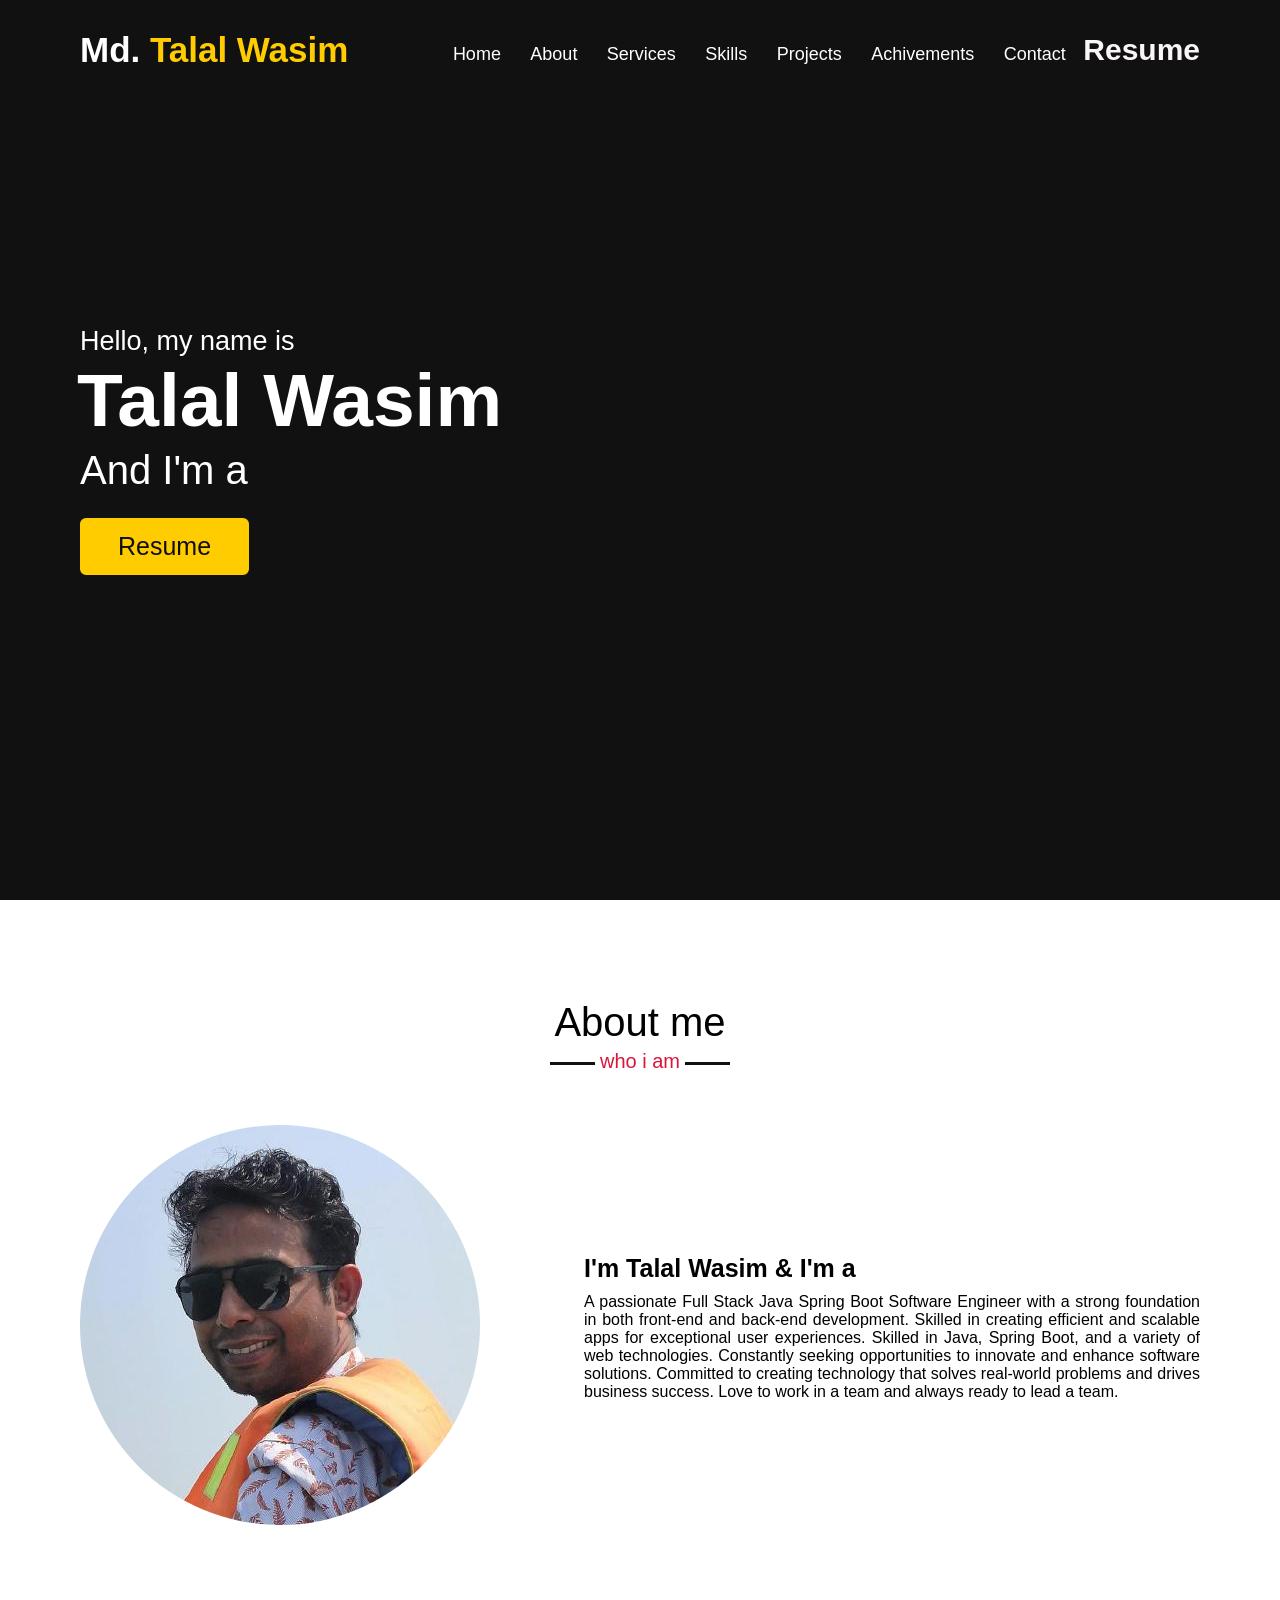
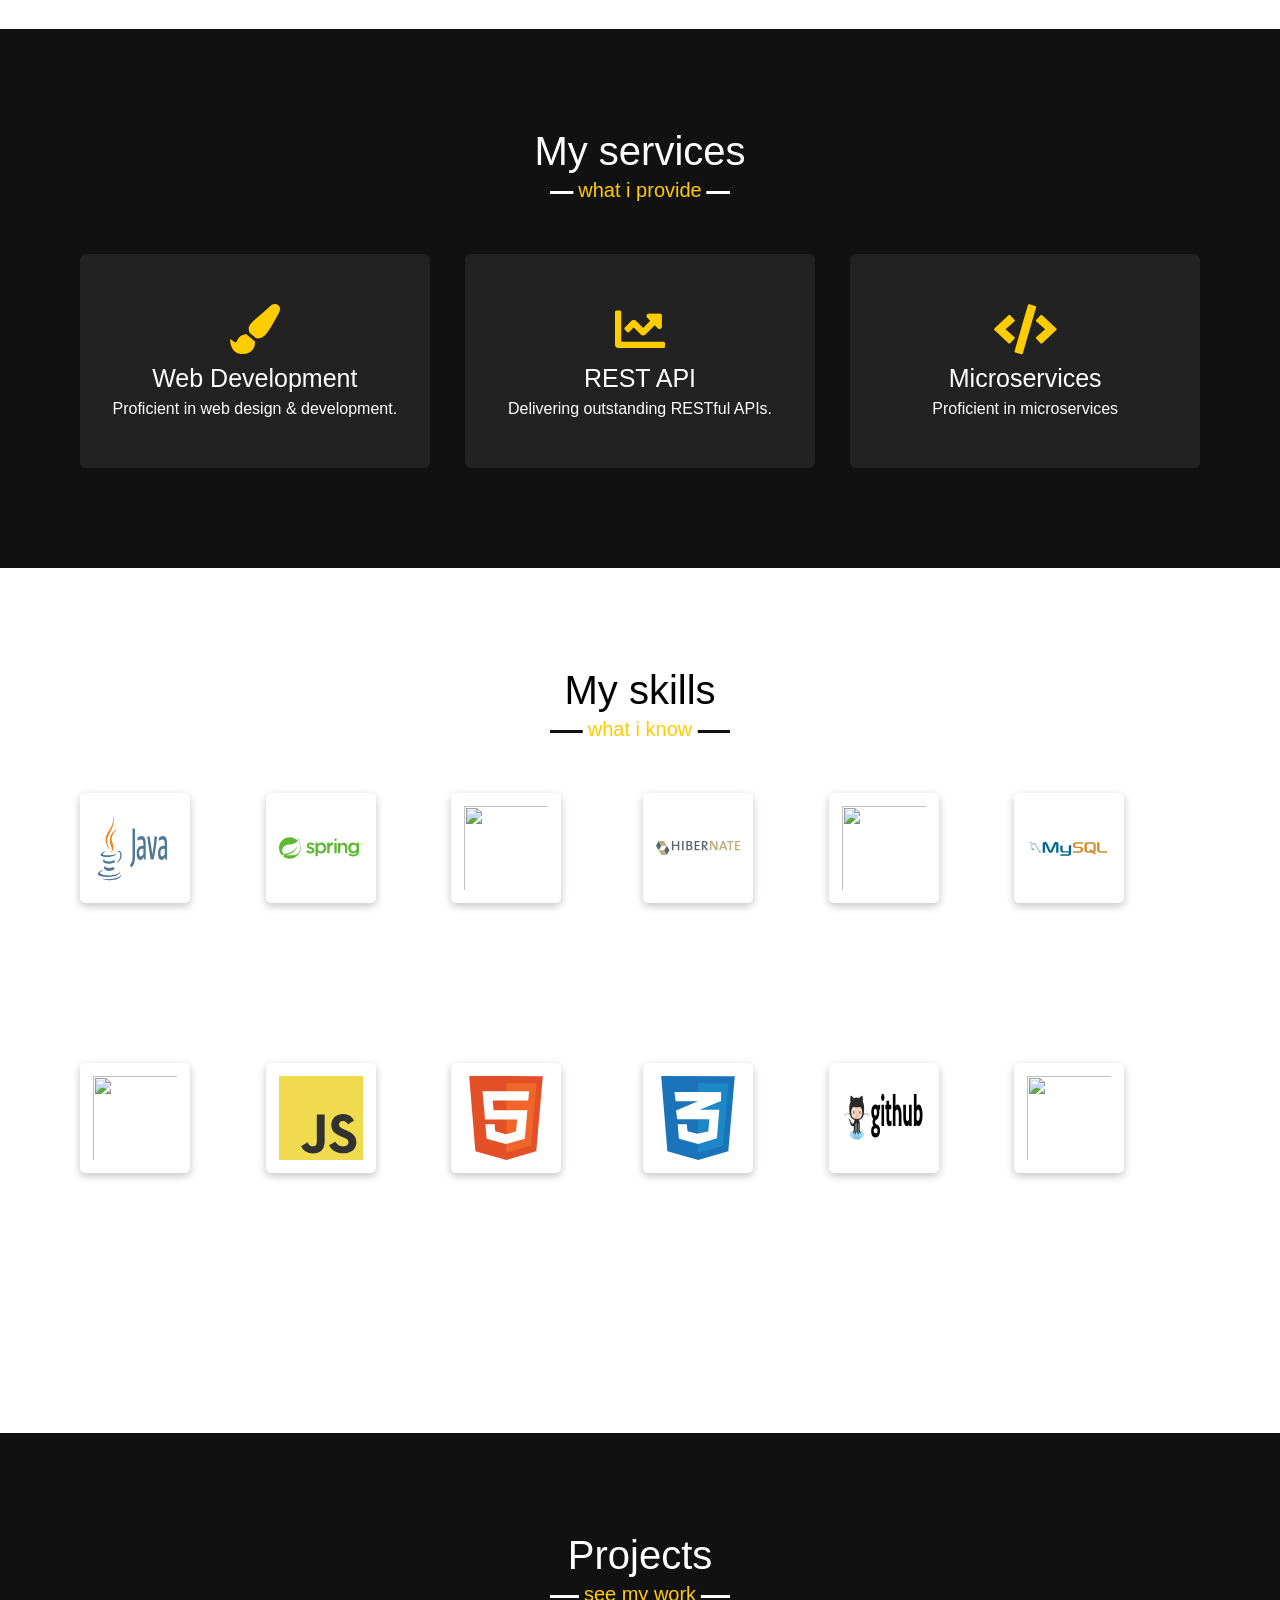
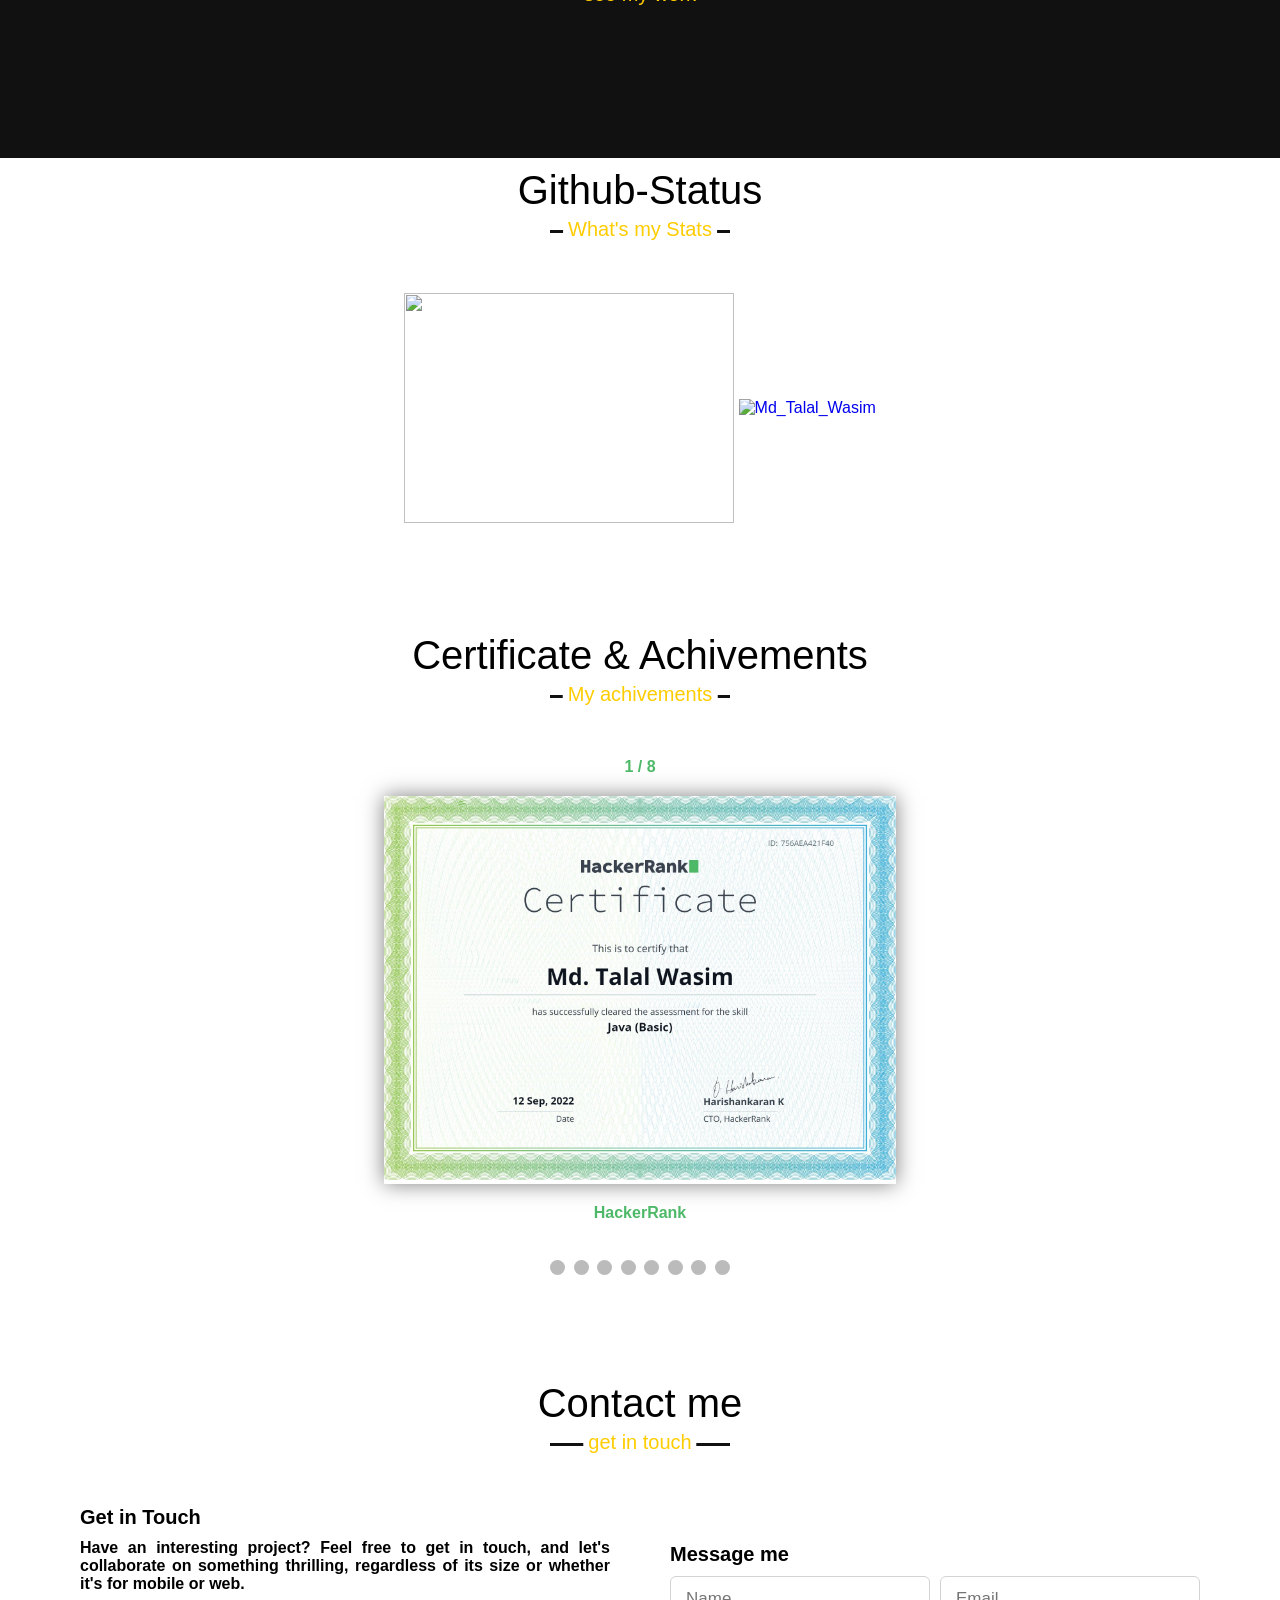
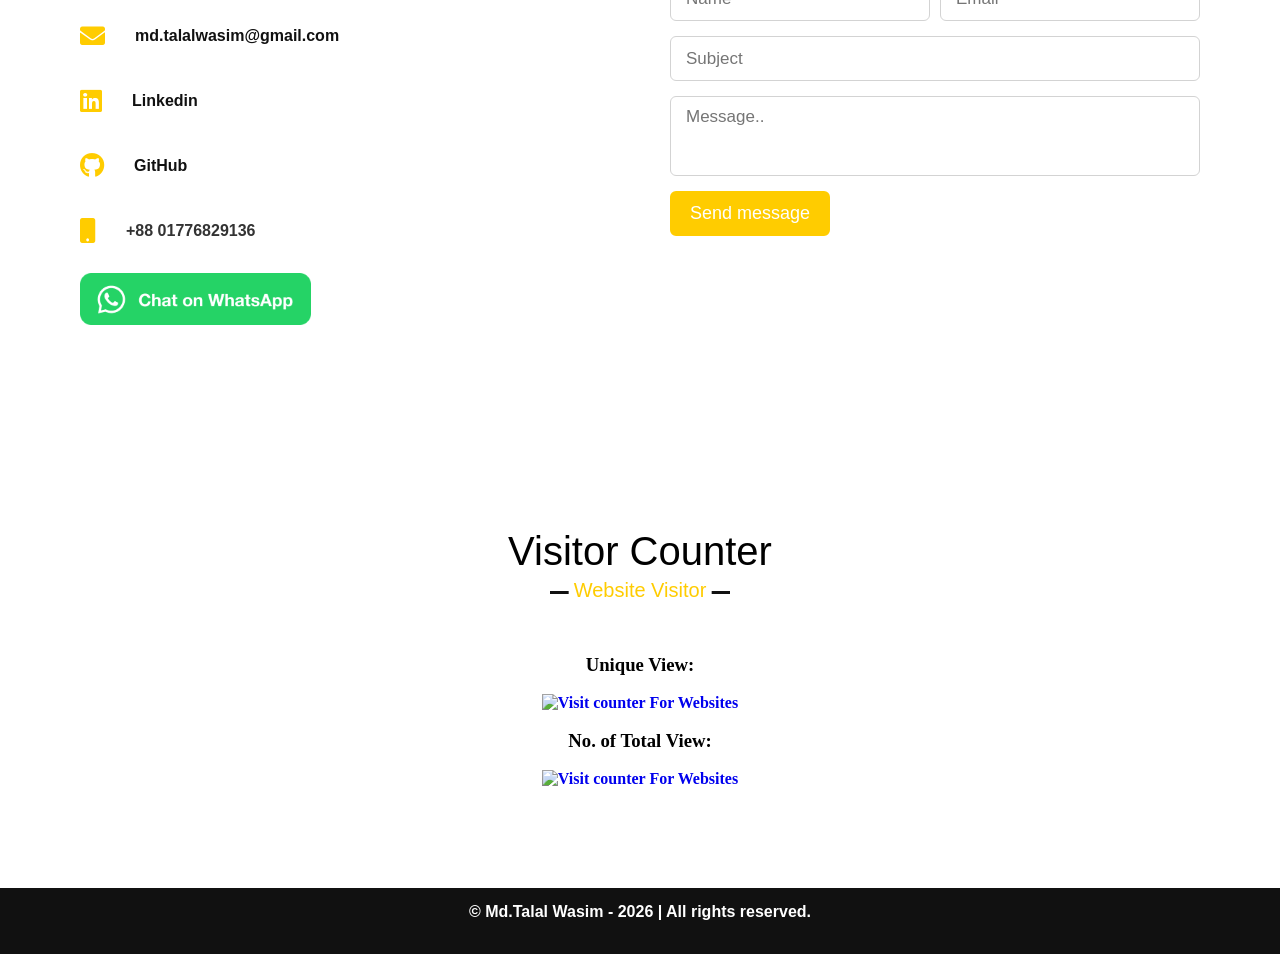
==== index.html @ 7e8e4982 "Update certificate section with new certificate link" ====
<!DOCTYPE html>
<html lang="en">
<head>
    <meta charset="UTF-8">
    <meta name="viewport" content="width=device-width, initial-scale=1.0">
    <title> Md. Talal Wasim | Portfolio </title>
    <link rel="icon" type="image" href="images/favicon.png">
    <link rel="stylesheet" href="style.css">
    

    <link rel="stylesheet" href="https://cdnjs.cloudflare.com/ajax/libs/font-awesome/6.4.2/css/all.min.css" integrity="sha512-z3gLpd7yknf1YoNbCzqRKc4qyor8gaKU1qmn+CShxbuBusANI9QpRohGBreCFkKxLhei6S9CQXFEbbKuqLg0DA==" crossorigin="anonymous" referrerpolicy="no-referrer" />
    <link rel="stylesheet" href="https://cdnjs.cloudflare.com/ajax/libs/font-awesome/5.15.3/css/all.min.css"/>

    <script src="https://code.jquery.com/jquery-3.5.1.min.js"></script>
    <script src="https://cdnjs.cloudflare.com/ajax/libs/typed.js/2.0.11/typed.min.js"></script>
    <script src="https://cdnjs.cloudflare.com/ajax/libs/waypoints/4.0.1/jquery.waypoints.min.js"></script>
    <script src="https://cdnjs.cloudflare.com/ajax/libs/OwlCarousel2/2.3.4/owl.carousel.min.js"></script>
    <link rel="stylesheet" href="https://cdnjs.cloudflare.com/ajax/libs/OwlCarousel2/2.3.4/assets/owl.carousel.min.css"/>


    <script src="https://unpkg.com/github-calendar@latest/dist/github-calendar.min.js"></script>
    <link rel="stylesheet" href="https://unpkg.com/github-calendar@latest/dist/github-calendar-responsive.css"/>


    <script src="https://cdn.jsdelivr.net/github-calendar/1.2.0/github-calendar.min.js"></script>







<style>


/* Next & previous buttons */
.prev, .next {
  cursor: pointer;
  position: absolute;
  top: 50%;
  width: auto;
  padding: 16px;
  margin-top: -22px;
  color: white;
  font-weight: bold;
  font-size: 18px;
  transition: 0.6s ease;
  border-radius: 0 3px 3px 0;
  user-select: none;
}

/* Position the "next button" to the right */
.next {
  right: 0;
  border-radius: 3px 0 0 3px;
}


 /* On hover, add a black background color with a little bit see-through */
.prev:hover, .next:hover {
  background-color: rgba(0,0,0,0.8);
}

 /* The dots/bullets/indicators */
.dot {
  cursor: pointer;
  height: 15px;
  width: 15px;
  margin: 0 2px;
  background-color: #bbb;
  border-radius: 50%;
  display: inline-block;
  transition: background-color 0.6s ease;
}

.dot:hover {
  /*background-color: #717171;*/
  background-color: #F20359;
}

/* Fading animation */
.fade {
  animation-name: fade;
  animation-duration: 1.5s;
}

@keyframes fade {
  from {opacity: .4} 
  to {opacity: 1}
}





/*style for Unique Counter*/
#unique-counter{
    text-align: center;

}
/*style for Unique Counter*/





</style>

   

</head>
<body>
    <div class="scroll-up-btn">
        <i class="fas fa-angle-up"></i>
    </div>
    <nav class="navbar">
        <div class="max-width">
            <div class="logo"><a href="index.html">Md. <span> Talal Wasim</span></a></div>
            <ul class="menu">
                <li><a href="#home" class="menu-btn">Home</a></li>
                <li><a href="#about" class="menu-btn">About</a></li>
                <li><a href="#services" class="menu-btn">Services</a></li>
                <li><a href="#skills" class="menu-btn">Skills</a></li>
                <li><a href="#project" class="menu-btn">Projects</a></li>
                <li><a href="#certificateSection" class="menu-btn">Achivements</a></li>
                <li><a href="#contact" class="menu-btn">Contact</a></li>
                
                <li ></li><a class="resume_navigation"  href="images\Md_Talal_Wasim.pdf" target="_blank">Resume</a> </li>
            </ul>
            <div class="menu-btn">
                <i class="fas fa-bars"></i>
            </div>
        </div>
    </nav>

    <!-- home section start -->
    <section class="home" id="home">
        <div class="max-width">
            <div class="home-content">
                <div class="text-1">Hello, my name is</div>
                <div class="text-2">Talal Wasim</div>
                <div class="text-3">And I'm a <span class="typing"></span></div>
                
                <a download href="images\Md_Talal_Wasim.pdf" target="_blank">Resume</a> 
                
          
            </div>
        </div>
    </section>

    <!-- about section start -->
    <section class="about" id="about">
        <div class="max-width">
            <h2 class="title">About me</h2>
            <div class="about-content">
                <div class="column left">
                    
                    <!--<img src="images/Md_Talal_Wasim.jpg" alt="">-->
                    <img src="images/Md_Talal_Wasim.jpeg" alt="Md_Talal_Wasim">                      
                </div>
                <div class="column right">
                    <div class="text">I'm Talal Wasim &amp; I'm a <span class="typing-2"></span></div>
                    <p>A passionate Full Stack Java Spring Boot Software Engineer with a strong foundation in both front-end and back-end development. Skilled in creating efficient and scalable apps for exceptional user experiences. Skilled in Java, Spring Boot, and a variety of web technologies. Constantly seeking opportunities to innovate and enhance software solutions. Committed to creating technology that solves real-world problems and drives business success. Love to work in a team and always ready to lead a team. </p>
                    <!-- <a href="#">Download CV</a> -->
                </div>
            </div>
        </div>
    </section>

    <!-- services section start -->
   



    <section class="services" id="services">
        <div class="max-width">
            <h2 class="title">My services</h2>
            <div class="serv-content">

                
                <div class="card">
                    <div class="box">
                        <i class="fas fa-paint-brush"></i>
                        <div class="text">Web Development</div>
                        <p>Proficient in web design & development.</p>
                    </div>
                </div>


                <div class="card">
                    <div class="box">
                        <i class="fas fa-chart-line"></i>
                        <div class="text">REST API</div>
                        <p>Delivering outstanding RESTful APIs.</p>
                    </div>
                </div>
                  <div class="card">
                    <div class="box">
                        <i class="fas fa-code"></i>
                        <div class="text">Microservices</div>
                        <p>Proficient in microservices</p>
                    </div>
                </div>
                
                  
                
                

               </div>
            </div>
        </div>
    </section>


    <!-- skills section start -->
    <section class="skills" id="skills">
        <div class="max-width">
            <h2 class="title">My skills</h2>
            <div class="skills-content">
                <div class="column left">

                    <div class="skills-images">
                        <img src="images/java.svg" alt="">
                    </div>

                    <div class="skills-images">
                        <img src="images/spring.svg" alt="">
                    </div>

                    <div class="skills-images">
                        <img src="https://encrypted-tbn0.gstatic.com/images?q=tbn:ANd9GcTXUIpsgnqvv7QBhM_YF8TvyvvY0xilhccB7Q&usqp=CAU" alt="">
                    </div>

                    <div class="skills-images">
                        <img src="https://encrypted-tbn0.gstatic.com/images?q=tbn:ANd9GcR3YAVEhwvLis_BDcbDV0WUOeYAkISG4NETAQ&usqp=CAU" alt="">
                    </div>

                                     
                                     
                    <div class="skills-images">
                        <img src="images/javascript.svg" alt="">
                    </div>

                    <div class="skills-images">
                        <img src="images/html.svg" alt="">
                    </div>

                    
                </div>
                <div class="column right">

                    
                    
                    <div class="skills-images">
                        <img src="images/hibernatesvg.svg" alt="">
                    </div>

                    <div class="skills-images">
                        <img src="https://suraj-996.github.io/images/spring-boot-logo.png" alt="">
                    </div>

                    <div class="skills-images">
                        <img src="images/mysql.svg" alt="">
                    </div>

                    <div class="skills-images">
                        <img  src="images/css.svg" alt="">
                    </div>

                    <div class="skills-images">
                        <img src="images/github.svg" alt="">
                    </div>

                    <div class="skills-images">
                        <img  src="https://www.vectorlogo.zone/logos/getpostman/getpostman-icon.svg" alt="">
                    </div>

                </div>



            </div>


            </div>
        </div>
    </section>

    <!-- project section start -->
    <section class="project" id="project">
        <div class="max-width">
            <h2 class="title">Projects</h2>
            <div class="carousel owl-carousel">
                 
                     <!-- Backend-Projects -->
                
                
                <div class="card">
                        <div class="box">
                            <img src="images\blog-app.png" width="40%" alt="">
                            <div class="text">Blogging Application: Spring Boot</div>
                            <p>This solo project was built in just few days using Spring-Boot, focusing on backend development and covering all fundamental REST API CRUD operations for various entities.</p>
                            <p class="techStack" id="tec">Technologies used: Spring-Boot, MySQL, Spring Data JPA, Maven, Hibernate, JDBC, Swagger UI, Java.</p>
                            <div class="repo-links">
                                <div class="repo-div">
                                    <span>  <a href="https://github.com/mdtalalwasim/blog-application-spring-boot-rest-api" target="_blank"> Git Repo </a></span>
                                </div>
                                <div class="demo-div">
                                    <span> <a href="https://github.com/mdtalalwasim/blog-application-spring-boot-rest-api" target="_blank">  Live Site  </a></span>
                                </div>
                            </div>
                        </div>
                    </div>

                

                     <div class="card">
                        <div class="box">
                            <img src="images\Doctor-Patient-Portal-Project-Java-By-Md_Talal_Wasim.webp" width="40%" alt="">
                            <div class="text">Doctor Patient Portal : Advance Java Web Project</div>
                            <p>The main objective this project is to build a system that will help patients to book an appointment online with available doctor. Three individual panel presents for User/Patient, Doctor, Admin.</p>
                            <p class="techStack" id="tec">Technology used in this project: Advance JAVA concepts like JAVA EE, JSP, JSTL, Servlet, HTML, CSS, Boostrap 5,  and MySQL</p>
                            <div class="repo-links">
                                <div class="repo-div">
                                    <span>  <a href="https://github.com/mdtalalwasim/Doctor-Patient-Portal-AdvanceJavaWebProject" target="_blank"> Git Repo </a></span>
                                </div>
                                <div class="demo-div">
                                    <span> <a href="https://github.com/mdtalalwasim/Doctor-Patient-Portal-AdvanceJavaWebProject" target="_blank">  Live Site  </a></span>
                                </div>
                            </div>
                        </div>
                    </div>


                    


                    <div class="card">
                    <div class="box">
                        <img src="images\TechDiary-Advance-java-project-by-Md_Talal_Wasim.png" alt="">
                        <div class="text">Tech Diary: Advance Java Project</div>
                        <p>TechDiary technology blog which is an Advance Java Project.</p>
                        <p class="techStack" id="tec">Technology Used: Advance JAVA concepts like JSP, Servlet, HTML, CSS, Boostrap 5, sweetalert, Ajax and MySQL</p>
                        <div class="repo-links">
                            <div class="repo-div">
                                <span>  <a href="https://github.com/mdtalalwasim/TechDiary" target="_blank"> Git Repo </a></span>
                            </div>
                            <div class="demo-div">
                                <span> <a href="https://github.com/mdtalalwasim/TechDiary" target="_blank">  Live Site  </a></span>
                            </div>
                        </div>
                    </div>
                </div>





                    <div class="card">
                        <div class="box">
                            <img src="images\Student_Registration_System-Java Spring Boot Project-By-Md_Talal_Wasim.png" width="40%" alt="">
                            <div class="text">Student Registration System</div>
                            <p>I developed this REST API for Student Registration. This API performs all the fundamental CRUD operations.</p>
                            <p class="techStack" id="tec">Technology Used: Java Spring-Boot, Spring Data JPA, Maven, MySQL, DevTools, Hibernate, JDBC, Postman, JQuery, DataTable and Ajax.</p>
                            <div class="repo-links">
                                <div class="repo-div">
                                    <span>  <a href="https://github.com/mdtalalwasim/REST-API-CRUD-JQuery-Ajax" target="_blank"> Git Repo </a></span>
                                </div>
                                <div class="demo-div">
                                    <span> <a href="https://github.com/mdtalalwasim/REST-API-CRUD-JQuery-Ajax" target="_blank">  Live Site  </a></span>
                                </div>
                            </div>
                        </div>
                    </div>



                
                
                
               
                       </div>
        </div>
    </section>

     <!-- projects ends -->

    <!-- coding contribution 
    <h1 id="statistic">STATISTICS</h1> -->
    
<!--
    <section class="stsc" id="sts">
       
            <h2 class="title">Statistics</h2>
            <div class="skills-content">
                <div id="project_contribution">
                    <div class="conthead">
                      <h2>1200 <span>+</span></h2>
                      <p>Hours of Coding</p>
                    </div>
              
                    <div class="conthead">
                      <h2>300 <span>+</span></h2>
                      <p>DSA Problems</p>
                    </div>
              
                    <div class="conthead">
                      <h2>5 <span>+</span></h2>
                      <p>Major Projects</p>
                    </div>
              
                    <div class="conthead">
                      <h2>20 <span>+</span></h2>
                      <p>Mini Projects</p>
                    </div>
              
                    <div class="conthead">
                      <h2>100<span>+</span></h2>
                      <p>Hours of soft-skill</p>
                    </div>
                  
            </div>
        </div>
    </section>
-->

    <!-- git contribution  
    <h1 class="code">DAYS I CODE</h1>  -->
     
    <section class="calc" id="cal">
       
            <h2 class="title">Github-Status </h2>

    <!-- Prepare a container for your calendar. -->

    <center>
     <div>
        <div class="calendarWasim">
        <!-- Loading stuff -->
        
        <!-- <a href="https://github.com/mdtalalwasim" />   -->
        </div>

      

    </div>   
        
    </center>
              
              
<p align="center">
<a href="https://github.com/mdtalalwasim">
  
  <img align="center" height="230em" width="330em" src="https://github-readme-stats-eight-theta.vercel.app/api?username=mdtalalwasim&show_icons=true&theme=merko&include_all_commits=true&count_private=true"/>

    <img align="center" height="230em" width="330em" src="https://github-readme-streak-stats.herokuapp.com/?user=mdtalalwasim&theme=merko" alt="Md_Talal_Wasim" />
  
  
</a>
</p>
   </section>


   <!-- wasim new section implemetation -->
   <section class="certificateSection" id="certificateSection"> 
                <h2 class="title">Certificate & Achivements </h2>
    <center>
        <div class="slideshow-container">

           
          
          <div class="mySlides fade">
              <div class="numbertext" style="color: #4EB969;">1 / 8</div>
              <div class="row certificateShadow">
                  <a href="images/certificates/Md Talal Wasim-HackerRank.png" target="_blank"><img src="images/certificates/Md Talal Wasim-HackerRank.png" style="width:100%; height:100%;"></a>
              </div>
              <div class="text certiProvider" style="margin-bottom: 20px; color: #4EB969;"><b>HackerRank</div>
              
              
          </div>
          
          <div class="mySlides fade">
              <div class="numbertext" style="color:#0074B1;">2 / 8</div>
              <div class="row certificateShadow">
                  <a href="images/certificates/Learning-Java-LinkedIn-1661355714285.png" target="_blank"><img src="images/certificates/Learning-Java-LinkedIn-1661355714285.png" style="width:100%; height:100%;"></a>
              </div>
              <div class="text certiProvider" style="margin-bottom: 20px; color:#0074B1;"><b>LinkedIn</div>
              
              
          </div>

          
         <div class="mySlides fade">
              <div class="numbertext" style="color:#F20359;">3 / 8</div>
              <div class="row certificateShadow">
                  <a href="images/certificates/Java-Sololearn-cert-CT-QDMMUPHA.png" target="_blank"><img src="images/certificates/Java-Sololearn-cert-CT-QDMMUPHA.png" style="width:100%; height:100%;"></a>
                  
              </div>
              <div class="text certiProvider" style="margin-bottom: 20px; color:#F20359;"><b>SoloLearn</div>
              
              
          </div>
          


          
         <div class="mySlides fade">
              <div class="numbertext" style="color:#0074B1;">4 / 8</div>
              <div class="row certificateShadow">
                  <a href="images/certificates/Database-LinkedIn.png" target="_blank"><img src="images/certificates/Database-LinkedIn.png" style="width:100%; height:100%;"></a>
              </div>
              <div class="text certiProvider" style="margin-bottom: 20px; color:#0074B1;"><b>LinkedIn</div>
              
              
          </div>

          <div class="mySlides fade">
              <div class="numbertext" style="color:#0074B1;">5 / 8</div>
              <div class="row certificateShadow">
                  <a href="images/certificates/Cisco Cyber Security.png" target="_blank"><img src="images/certificates/Cisco Cyber Security.png" style="width:100%; height:100%;"></a>
              </div>
              <div class="text certiProvider" style="margin-bottom: 20px; color:#0074B1;"><b>Cisco</div>
              
              
          </div>

          <div class="mySlides fade">
              <div class="numbertext" style="color:#0074B1;">6 / 8</div>
              <div class="row certificateShadow">
                  <a href="images/certificates/Md._Talal_Wasim20230924-73-dtcyai.jpg" target="_blank"><img src="images/certificates/Md._Talal_Wasim20230924-73-dtcyai.jpg" style="width:100%; height:100%;"></a>
              </div>
              <div class="text certiProvider" style="margin-bottom: 20px; color:#0074B1;"><b>Great Learning</div>
              
              
          </div>

          <div class="mySlides fade">
              <div class="numbertext" style="color:#0074B1;">7 / 8</div>
              <div class="row certificateShadow">
                  <a href="images/certificates/11180047130-Md Talal Wasim-Mind Luster Spring Boot apps AWS.jpg" target="_blank"><img src="images/certificates/Mind Luster Java Spring Boot apps with AWS-Md Talal Wasim.jpg" style="width:100%; height:100%;"></a>
              </div>
              <div class="text certiProvider" style="margin-bottom: 20px; color:#0074B1;"><b>Mind Luster</div>
              
              
          </div>

            <div class="mySlides fade">
              <div class="numbertext" style="color:#0074B1;">8 / 8</div>
              <div class="row certificateShadow">
                  <a href="images/certificates/UC-54e1bf12-c18b-4c79-ac54-df3810218a8f.jpg" target="_blank"><img src="images/certificates/UC-54e1bf12-c18b-4c79-ac54-df3810218a8f.jpg" style="width:100%; height:100%;"></a>
              </div>
              <div class="text certiProvider" style="margin-bottom: 20px; color:#0074B1;"><b>Udemy</div>
              
              
          </div>
         

          <!-- <a class="prev" style="color:#64C9E9;" onclick="plusSlides(-1)">❮</a>
          <a class="next" style="color:#64C9E9;" onclick="plusSlides(1)">❯</a> -->

      </div>
      <br>

      <div style="text-align:center">
          <span class="dot" onclick="currentSlide(1)"></span> 
          <span class="dot" onclick="currentSlide(2)"></span> 
          <span class="dot" onclick="currentSlide(3)"></span>
          <span class="dot" onclick="currentSlide(4)"></span>
          <span class="dot" onclick="currentSlide(5)"></span> 
          <span class="dot" onclick="currentSlide(6)"></span> 
          <span class="dot" onclick="currentSlide(7)"></span> 
          <span class="dot" onclick="currentSlide(8)"></span>
      </div>

  </center>


 </section>
   
<!-- new section impl -->

    


    

    <!-- contact section start -->
    <section class="contact" id="contact">
        <div class="max-width">
            <h2 class="title">Contact me</h2>
            <div class="contact-content">
                <div class="column left">
                    <div class="text">Get in Touch</div>
                    <p>Have an interesting project? Feel free to get in touch, and let's collaborate on something thrilling, regardless of its size or whether it's for mobile or web.</p>
                    <div class="icons">
                        <div class="row">
                            <a href="mailto:md.talalwasim@gmail.com">   <i class="fas fa-envelope"></i> </a>
                            <div class="info">
                                <div class="head"></div>
                                <div class="sub-title">  <a href="mailto:md.talalwasim@gmail.com">md.talalwasim@gmail.com</a> </div>
                            </div>
                        </div>
                        <div class="row">
                             <a href="https://www.linkedin.com/in/mdtalalwasim/" target="_blank"> <i class="fab fa-linkedin"></i> </a>
                            <div class="info">
                                <!-- <div class="head">Address</div> -->
                                <div class="sub-title">  <a href="https://www.linkedin.com/in/mdtalalwasim/" target="_blank">Linkedin</a> </div>
                            </div>
                        </div>
                        <div class="row">
                             <a href="https://github.com/mdtalalwasim" target="_blank"> <i class="fab fa-github"></i> </a>
                            <div class="info">
                                <!-- <div class="head">Email</div> -->
                                <div class="sub-title"> <a href="https://github.com/mdtalalwasim" target="_blank" >GitHub</a> </div>
                            </div>
                        </div>
                       <div class="row">
                        <i class="fa fa-mobile" aria-hidden="true"></i>
                            <div class="info">
                                <!-- <div class="head">Email</div> -->
                                <div class="sub-title"> +88 01776829136 </div>
                            </div>
                        </div>

 

                    </div>
                </div>
                <div class="column right">
                    <div class="text">Message me</div>
                    <form action="mailto:md.talalwasim@gmail.com" method="post">
                        <div class="fields">
                            <div class="field name">
                                <input type="text" placeholder="Name" required>
                            </div>
                            <div class="field email">
                                <input type="email" placeholder="Email" required>
                            </div>
                        </div>
                        <div class="field">
                            <input type="text" placeholder="Subject" required>
                        </div>
                        <div class="field textarea">
                            <textarea cols="30" rows="10" placeholder="Message.." required></textarea>
                        </div>
                        <div class="button-area">
                            <button type="submit">Send message</button>
                        </div>
                    </form>
                </div>
            </div>

            <!-- for whats app chat -->
            <div class="row">
                <!-- <i class="fa fa-mobile" aria-hidden="true"></i> -->
                <div class="info">
                    <!-- <div class="head">Email</div> -->
                    <!-- <div class="sub-title"> +88 01776829136 </div> -->
                    <a aria-label="Chat on WhatsApp" href="https://wa.me/+8801776829136" target="_blank">
                        <img alt="Chat on WhatsApp" height="52px" width="231px" src="images/whatsappChattImg.png" />
                        <a />
                    </div>
                </div>
                <!-- for whats app chat -->

                

                


                <!-- <script src="https://static.elfsight.com/platform/platform.js" data-use-service-core defer></script>
                <div class="elfsight-app-3eea323a-a27e-45cb-915b-07fd0758d09e"></div> -->


                


        </div>
    </section>

    <section class="counter" id="counter">
        
        <!-- Counter for Unique Page Visit -->
                <h2 class="title">Visitor Counter</h2>
                
                <div id="unique-counter" class="unique-counter" style="text-align:center;">
                    
                    <!-- new impl -->
                    <!-- hitwebcounter Code START -->
                    <h3>Unique View:</h3><br>
                    <a href="https://www.hitwebcounter.com" target="_blank">
                        <img src="https://hitwebcounter.com/counter/counter.php?page=9291528&style=0019&nbdigits=9&type=ip&initCount=700" title="Counter Widget" Alt="Visit counter For Websites"   border="0" /></a>
                    <!-- new impl -->



                    <!-- hitwebcounter Code START -->        
                    <!-- <h3>Unique View:</h3><br>
                    <img src="https://hitwebcounter.com/counter/counter.php?page=9225106&style=0019&nbdigits=9&type=ip&initCount=700" title="Counter Widget" Alt="Visit counter For Websites"   border="0" /> -->       
                    <!-- Counter for Unique Page Visit -->

                    <!-- for page visit -->
                    <br><br>
                    <div id="page-visit-counter" class="page-visit-counter">
                        <!-- hitwebcounter Code START -->
                        <h3>No. of Total View:</h3><br>
                        <a href="https://www.hitwebcounter.com" target="_blank">
                            <img src="https://hitwebcounter.com/counter/counter.php?page=9225295&style=0039&nbdigits=9&type=page&initCount=7000" title="Counter Widget" Alt="Visit counter For Websites"   border="0" /></a>
                    </div>                                    

                        <!-- for page visit -->


                </div>

    </section>




    <!-- footer section start -->
    <!-- <footer>
        <span class="far fa-copyright"></span> 2023 All rights reserved.</span>
    </footer> -->
    






    <!-- footer-2 -->
    <footer>
        <p>&copy; <span id="copyright-year"></span> | All rights reserved.</p><br>
        
        <!-- <p>
            <script src="https://static.elfsight.com/platform/platform.js" data-use-service-core defer></script>
                <div class="elfsight-app-3eea323a-a27e-45cb-915b-07fd0758d09e"></div>
        </p> -->

    </footer>
    <!-- footer-2 -->
    



    <script src="script.js"></script>


    <!-- script for footer date -->
    <script>
        // Get the current year
        const currentYear = new Date().getFullYear();

        // Update the copyright year in the HTML
        document.getElementById("copyright-year").textContent = `Md.Talal Wasim - ${currentYear}`;
    </script>
    <!-- script for footer date time -->

 
<!-- script for certificate of Achivements -->
<script>
    let slideIndex = 1;
    showSlides(slideIndex);

    function plusSlides(n) {
      showSlides(slideIndex += n);
  }

  function currentSlide(n) {
      showSlides(slideIndex = n);
  }

  function showSlides(n) {
      let i;
      let slides = document.getElementsByClassName("mySlides");
      let dots = document.getElementsByClassName("dot");
      if (n > slides.length) {slideIndex = 1}    
          if (n < 1) {slideIndex = slides.length}
              for (i = 0; i < slides.length; i++) {
                slides[i].style.display = "none";  
            }
            for (i = 0; i < dots.length; i++) {
                dots[i].className = dots[i].className.replace(" active", "");
            }
            slides[slideIndex-1].style.display = "block";  
            dots[slideIndex-1].className += " active";
        }
    </script>
<!-- script for certificate of Achivements -->
</body>
</html>
---- style.css ----
/* my contribution starts */
.stsc .title::after {
  content: "What i achieved";
 
}
#statistic {
  margin: auto;
  text-align: center;
  font-size: 60px;
  margin-top: 10px;
  font-weight: 600;
  color: #0f0f0f;
  letter-spacing: 10px;
  font-family: "Poppins", sans-serif;
}

#project_contribution {
  display: grid;
  grid-template-columns: repeat(5, 1fr);
  grid-template-rows: repeat(1, auto);
  font-family: "Poppins", sans-serif;
  width: 90%;
  margin: auto;
  gap: 50px;
  align-content: center;
  letter-spacing: 1px;
}
.conthead {
  text-align: center;
  color: rgb(14, 13, 13);
  box-shadow: rgba(0, 0, 0, 0.24) 0px 3px 8px;
  padding-top: 30px;
  font-size: 20px;
  padding-bottom: 30px;
  transition: all 1s;
}
.conthead:hover {
  transform: rotateY(360deg);
 
}
.conthead > h2 {
  font-size: 30px;
  font-weight: 700;
}
.conthead > h2 > span {
  color: #f4ad08;
  font-size: 40px;
}
.conthead > h2 + p {
  font-weight: 500;
}
@media all and (min-width: 500px) and (max-width: 940px) {
  #statistic {
    font-size: 40px;
    margin-top: 100px;
    font-weight: 700;
    letter-spacing: 7px;
  }
  #project_contribution {
    display: grid;
    grid-template-columns: repeat(2, 1fr);
    grid-template-rows: repeat(3, auto);
  }
}
@media all and (min-width: 150px) and (max-width: 500px) {
  #statistic {
    font-size: 40px;
    margin-top: 60px;
    font-weight: 700;
    letter-spacing: 5px;
    padding-top: 70px;
  }
  #project_contribution {
    display: grid;
    grid-template-columns: repeat(1, 1fr);
    grid-template-rows: repeat(5, auto);
    padding-top: 50px;
  }
}

/* git calender */



.calc .title::after {
  content: "What's my Stats";
 
}
.calc {
  font-family: "Poppins", sans-serif;
  margin-top: -90px;
 
}


.certificateSection .title::after {
  content: "My achivements";
}



.certificateSection {
  font-family: "Poppins", sans-serif;
  margin-top: -90px;
 
}



span.contrib-number{
  color: rgb(251, 248, 248);
}
.code {
  margin-top: -50px;
  font-family: "Poppins", sans-serif;
  color: #080808;
  font-weight: 600;
  font-size: 60px;
  text-align: center;
  padding-bottom: 50px;
}
.calendar {
  color: rgb(251, 248, 248);
  background-color: black;
  transition: all 0.5s;
  width: 95%;
  
}


/* git stats  */

.stats_git{
  margin-top:60px;
  /* margin-left:380px; */
}


.resume_navigation{
  margin-left:13px ;
  color: rgb(250, 246, 246);
  font-weight: 700;
  font-size: 30px;
  font-family: "Poppins", sans-serif;
} 



/*Certificate Shadow*/

.certificateShadow {
    position: relative;
    width: 40%;
    height: 30%;
    box-shadow: 0px 0px 20px rgba(0, 0, 0, 0.5);
    margin: 20px; /* Add margin as desired */
  }
/*Certificate Shadow*/

/*Certificate numbertext and Name of Provider*/
.numbertext {
  font-weight: bold;
}

.certiProvider{
  font-weight: bold;
}











/*  import google fonts */
@import url("https://fonts.googleapis.com/css2?family=Poppins:wght@400;500;600;700&family=Ubuntu:wght@400;500;700&display=swap");

* {
  margin: 0;
  padding: 0;
  box-sizing: border-box;
  text-decoration: none;
}
html {
  scroll-behavior: smooth;
}

/* custom scroll bar */
::-webkit-scrollbar {
  width: 10px;
}
::-webkit-scrollbar-track {
  background: #f1f1f1;
}
::-webkit-scrollbar-thumb {
  background: #888;
}

::-webkit-scrollbar-thumb:hover {
  background: #555;
}

/* all similar content styling codes */
section {
  padding: 100px 0;
}
.max-width {
  max-width: 1300px;
  padding: 0 80px;
  margin: auto;
}

.calc,
.stsc,
.about,
.services,
.skills,
.project,
.contact,
.certificateSection,
footer {
  font-family: "Poppins", sans-serif;
}
.about .about-content,
.services .serv-content,
.skills .skills-content,
.contact .contact-content {
  display: flex;
  flex-wrap: wrap;
  align-items: center;
  justify-content: space-between;
}
section .title {
  position: relative;
  text-align: center;
  font-size: 40px;
  font-weight: 500;
  margin-bottom: 60px;
  padding-bottom: 20px;
  font-family: "Ubuntu", sans-serif;
}
section .title::before {
  content: "";
  position: absolute;
  bottom: 0px;
  left: 50%;
  width: 180px;
  height: 3px;
  background: #111;
  transform: translateX(-50%);
}
section .title::after {
  position: absolute;
  bottom: -8px;
  left: 50%;
  font-size: 20px;
  color: #ffcc00;              /* rgb(58, 41, 241);*/
  padding: 0 5px;
  background: #fff;
  transform: translateX(-50%);
}

/* navbar styling */
.navbar {
  position: fixed;
  width: 100%;
  z-index: 999;
  padding: 30px 0;
  font-family: "Ubuntu", sans-serif;
  transition: all 0.3s ease;
}
.navbar.sticky {
  padding: 15px 0;
  background: #ffcc00;          /*rgb(58, 41, 241);*/
}
.navbar .max-width {
  display: flex;
  align-items: center;
  justify-content: space-between;
}
.navbar .logo a {
  color: #fff;
  font-size: 35px;
  font-weight: 600;
}
.navbar .logo a span {
 color: #ffcc00;      /*color:rgb(58, 41, 241); */
  transition: all 0.3s ease;
}
.navbar.sticky .logo a span {
  color: #000;
}
.navbar .menu li {
  list-style: none;
  display: inline-block;
}
.navbar .menu li a {
  display: block;
  color: #fff;
  font-size: 18px;
  font-weight: 500;
  margin-left: 25px;
  transition: color 0.3s ease;
}
.navbar .menu li a:hover {
 color: #ffcc00;        /* color:rgb(58, 41, 241); */
}
.navbar.sticky .menu li a:hover {
  color: #fff;
}
.navbar.sticky .menu li a{
  color: #000;
}
/* menu btn styling */
.menu-btn {
  color: #fff;
  font-size: 23px;
  cursor: pointer;
  display: none;
}
.scroll-up-btn {
  position: fixed;
  height: 45px;
  width: 42px;
  background: #000;
  right: 30px;
  bottom: 10px;
  text-align: center;
  line-height: 45px;
  color: #ffcc00;
  z-index: 9999;
  font-size: 30px;
  border-radius: 6px;
  border-bottom-width: 2px;
  cursor: pointer;
  opacity: 0;
  pointer-events: none;
  transition: all 0.3s ease;
}
.scroll-up-btn.show {
  bottom: 30px;
  opacity: 1;
  pointer-events: auto;
}
.scroll-up-btn:hover {
  filter: brightness(90%);
}

/* home section styling */
.home {
  display: flex;
 /* background: url("https://wallpaperaccess.com/full/5651990.jpg") no-repeat center;*/
  
  /*background: url("https://wallpaperaccess.com/full/5651980.jpg") no-repeat center; */
  background: url("https://images.unsplash.com/photo-1531297484001-80022131f5a1?ixlib=rb-1.2.1&ixid=MnwxMjA3fDB8MHxwaG90by1wYWdlfHx8fGVufDB8fHx8&auto=format&fit=crop&w=820&q=80") no-repeat center;
  background-color: #111;
  height: 100vh;
  color: #fff;
  min-height: 500px;
  background-size: cover;
  background-attachment: fixed;
  font-family: "Ubuntu", sans-serif;
}
.home .max-width {
  width: 100%;
  display: flex;
}
.home .max-width .row {
  margin-right: 0;
}
.home .home-content .text-1 {
  font-size: 27px;
}
.home .home-content .text-2 {
  font-size: 75px;
  font-weight: 600;
  margin-left: -3px;
}
.home .home-content .text-3 {
  font-size: 40px;
  margin: 5px 0;
}
.home .home-content .text-3 span {
  color: #ffcc00;
  font-weight: 500;
}
.home .home-content a {
  display: inline-block;
  background: #ffcc00;
  color: rgb(16, 15, 15);
  font-size: 25px;
  padding: 12px 36px;
  margin-top: 20px;
  font-weight: 400;
  border-radius: 6px;
  border: 2px solid #ffcc00;
  transition: all 0.3s ease;
}
.home .home-content a:hover {
  color: #ffcc00;
  background: none;
}

/* about section styling */
.about{

 
 background-image: url("https://images.unsplash.com/photo-1523878288860-7ad281611901?ixlib=rb-1.2.1&ixid=MnwxMjA3fDB8MHxwaG90by1wYWdlfHx8fGVufDB8fHx8&auto=format&fit=crop&w=871&q=80");
 background-size: cover;
  background-attachment: fixed;
}
.about .title::after {
  content: "who i am";
 
}
.about .about-content .left {
  width: 45%;
}
.about .about-content .left img {
  height: 400px;
  width: 400px;
  object-fit: cover;
  border-radius: 200px 200px;
}
.about .about-content .right {
  width: 55%;
}
.about .about-content .right .text {
  font-size: 25px;
  font-weight: 600;
  margin-bottom: 10px;
}
.about .about-content .right .text span {
  color: #DC143C; 
  /*color wasim*/
  
}
.about .about-content .right p {
  text-align: justify;
}
.about .about-content .right a {
  display: inline-block;
  background: #ffcc00;
  color: #fff;
  font-size: 20px;
  font-weight: 500;
  padding: 10px 30px;
  margin-top: 20px;
  border-radius: 6px;
  border: 2px solid #ffcc00;
  transition: all 0.3s ease;
}
.about .about-content .right a:hover {
  color: #ffcc00;
  background: none;
}
.about .title::after {
  background-image: url("https://images.unsplash.com/photo-1523878288860-7ad281611901?ixlib=rb-1.2.1&ixid=MnwxMjA3fDB8MHxwaG90by1wYWdlfHx8fGVufDB8fHx8&auto=format&fit=crop&w=871&q=80");
  color: #DC143C;
  /*color-wasim*/
}

/* services section styling */
.services,
.project {
  color: #fff;
  background: #111;
}
.services .title::before,
.project .title::before {
  
  background: #fff;
}
.services .title::after,
.project .title::after {
  background: #111;
  content: "what i provide";
}
.services .serv-content .card {
  width: calc(33% - 20px);
  background: #222;
  text-align: center;
  border-radius: 6px;
  padding: 50px 25px;
  cursor: pointer;
  transition: all 0.3s ease;
}
.services .serv-content .card:hover {
  background: #ffcc00;
  color: #555;
  /* change*/
}
.services .serv-content .card .box {
  transition: all 0.3s ease;
}
.services .serv-content .card:hover .box {
  transform: scale(1.05);
}
.services .serv-content .card i {
  font-size: 50px;
  color: #ffcc00;
  transition: color 0.3s ease;
}
.services .serv-content .card:hover i {
  color: #000;
}
.services .serv-content .card .text {
  font-size: 25px;
  font-weight: 500;
  margin: 10px 0 7px 0;
}

/* skills section styling */
.skills-images img {
  height: 110px;
  width: 110px;
  /* object-fit: cover; */
  border-radius: 5%;
  /* border: 5px solid crimson; */
  transition: all 0.3s ease;
  box-shadow: rgba(0, 0, 0, 0.24) 0px 3px 8px;
  padding: 13px;
}
.skills-images img:hover{
  height: 130px;
  width: 130px;
  /* box-shadow: rgba(0, 0, 0, 0.25) 0px 54px 55px, rgba(0, 0, 0, 0.12) 0px -12px 30px, rgba(0, 0, 0, 0.12) 0px 4px 6px, rgba(0, 0, 0, 0.17) 0px 12px 13px, rgba(0, 0, 0, 0.09) 0px -3px 5px; */
  cursor: pointer;
  opacity: 0.9;
}
.skills .title::after {
  content: "what i know";
}

/* skills right column */
.skills .skills-content .column {
  width: calc(50% - 3px);
  /*border: 2px solid black;*/
  height: 60vh;
  display: grid;
  grid-template-columns: repeat(3, 1fr);
}
.skills .skills-content .left .text {
  font-size: 20px;
  font-weight: 600;
  margin-bottom: 10px;
}
.skills .skills-content .left p {
  text-align: justify;
}
.skills .skills-content .left a {
  display: inline-block;
  background: #ffcc00;
  color: #fff;
  font-size: 18px;
  font-weight: 500;
  padding: 8px 16px;
  margin-top: 20px;
  border-radius: 6px;
  border: 2px solid #ffcc00;
  transition: all 0.3s ease;
}
.skills .skills-content .left a:hover {
  color: #ffcc00;
  background: none;
}
.skills .skills-content .right .bars {
  margin-bottom: 15px;
}
.skills .skills-content .right .info {
  display: flex;
  margin-bottom: 5px;
  align-items: center;
  justify-content: space-between;
}
.skills .skills-content .right span {
  font-weight: 500;
  font-size: 18px;
}
.skills .skills-content .right .line {
  height: 5px;
  width: 100%;
  background: lightgrey;
  position: relative;
}
.skills .skills-content .right .line::before {
  content: "";
  position: absolute;
  height: 100%;
  left: 0;
  top: 0;
  background: #ffcc00;
}
.skills-content .right .html::before {
  width: 90%;
}
.skills-content .right .css::before {
  width: 60%;
}
.skills-content .right .js::before {
  width: 80%;
}
.skills-content .right .php::before {
  width: 50%;
}
.skills-content .right .mysql::before {
  width: 70%;
}

/* project section styling */
.project .title::after {
  content: "see my work";
}
.project .carousel .card {
  background: #222;
  border-radius: 6px;
  padding: 25px 35px;
  text-align: center;
  overflow: hidden;
  transition: all 0.3s ease;
}
.project .carousel .card:hover {
  background: #ffcc00;
  color: #000;
  /* change */
}
.project .carousel .card .box {
  display: flex;
  flex-direction: column;
  align-items: center;
  justify-content: center;
  transition: all 0.3s ease;
}
.project .carousel .card:hover .box {
  transform: scale(1.05);
}
.project .carousel .card .text {
  font-size: 25px;
  font-weight: 500;
  margin: 10px 0 7px 0;
}

.repo-links {
  display: flex;
  justify-content: space-between;
  width: 100%;
  height: 45px;
  margin-top: 5%;
  /* border: 2px solid wheat; */
}

.repo-div {
  display: flex;
  width: 35%;
  border: 1px solid white;
  justify-content: center;
  align-items: center;
}

.demo-div {
  display: flex;
  width: 35%;
  border: 1px solid white;
  justify-content: center;
  align-items: center;
}
.techStack {
  color: rgb(233, 91, 14);
}

.demo-div a,
.repo-div a,
.repo-div a:link,
.demo-div a:link,
.techStack {
  text-decoration: none;
  color: rgb(233, 243, 238);
}

#tec{
  font-weight: 800;
}
#tec :hover{
  font-weight: 800;
  color: rgb(12, 11, 11);
}

.project .carousel .card img {
  height: 250px;
  width: 250px;
  object-fit: cover;
  border-radius: 5%;
  border: 5px solid #ffcc00;
  transition: all 0.3s ease;
}
.project .carousel .card:hover img {
  border-color: #fff;
  color: white;
}
.owl-dots {
  text-align: center;
  margin-top: 20px;
}
.owl-dot {
  height: 13px;
  width: 13px;
  margin: 0 5px;
  outline: none !important;
  border-radius: 50%;
  border: 2px solid #ffcc00 !important;
  transition: all 0.3s ease;
}
.owl-dot.active {
  width: 35px;
  border-radius: 14px;
}
.owl-dot.active,
.owl-dot:hover {
  background: #ffcc00 !important;
}
.skills-images {
  width: 120px;
  height: 120px;
}

/* contact section styling */
.contact{
  margin-top: -98px;
}
.contact .title::after {
  content: "get in touch";
}
.contact .contact-content .column {
  width: calc(50% - 30px);
}
.contact .contact-content .text {
  font-size: 20px;
  font-weight: 600;
  margin-bottom: 10px;
}
.contact .contact-content .left p {
  text-align: justify;
}
.contact .contact-content .left .icons {
  margin: 10px 0;
}
.contact .contact-content .row {
  display: flex;
  height: 65px;
  align-items: center;
}
.contact .contact-content .row .info {
  margin-left: 30px;
}
.contact .contact-content .row i {
  font-size: 25px;
  color: #ffcc00;
}
.contact .contact-content .info .head {
  font-weight: 500;
}

.contact .contact-content .info a,
.contact .contact-content .info a:hover,
.contact .contact-content .info a:link {
  text-decoration: none;
  color: #111;
}

.contact .contact-content .info .sub-title {
  color: #333;
}
.contact .right form .fields {
  display: flex;
}
.contact .right form .field,
.contact .right form .fields .field {
  height: 45px;
  width: 100%;
  margin-bottom: 15px;
}
.contact .right form .textarea {
  height: 80px;
  width: 100%;
}
.contact .right form .name {
  margin-right: 10px;
}
.contact .right form .field input,
.contact .right form .textarea textarea {
  height: 100%;
  width: 100%;
  border: 1px solid lightgrey;
  border-radius: 6px;
  outline: none;
  padding: 0 15px;
  font-size: 17px;
  font-family: "Poppins", sans-serif;
  transition: all 0.3s ease;
}
.contact .right form .field input:focus,
.contact .right form .textarea textarea:focus {
  border-color: #b3b3b3;
}
.contact .right form .textarea textarea {
  padding-top: 10px;
  resize: none;
}
.contact .right form .button-area {
  display: flex;
  align-items: center;
}
.right form .button-area button {
  color: #fff;
  display: block;
  width: 160px !important;
  height: 45px;
  outline: none;
  font-size: 18px;
  font-weight: 500;
  border-radius: 6px;
  cursor: pointer;
  flex-wrap: nowrap;
  background: #ffcc00;
  border: 2px solid #ffcc00;
  transition: all 0.3s ease;
}
.right form .button-area button:hover {
  color: #ffcc00;
  background: none;
}


/*visitor counter*/
.counter .title::after {
  content: "Website Visitor";
 
}
/*visitor counter*/



/* footer section styling */
footer {
  background: #111;
  padding: 15px 23px;
  color: #fff;
  text-align: center;
}
footer span a {
  color: #ffcc00;
  text-decoration: none;
}
footer span a:hover {
  text-decoration: underline;
}

/* responsive media query start */
@media (max-width: 1104px) {
  .about .about-content .left img {
    height: 350px;
    width: 350px;
  }
}

@media (max-width: 991px) {
  .max-width {
    padding: 0 50px;
  }
}
@media (max-width: 947px) {
  .menu-btn {
    display: block;
    z-index: 999;
  }
  .menu-btn i.active:before {
    content: "\f00d";
  }
  .navbar .menu {
    position: fixed;
    height: 100vh;
    width: 100%;
    left: -100%;
    top: 0;
    background: #ffcc00;
    text-align: center;
    padding-top: 80px;
    transition: all 0.3s ease;
  }
  .navbar .menu.active {
    left: 0;
  }
  .navbar .menu li {
    display: block;
  }
  .navbar .menu li a {
    display: inline-block;
    margin: 20px 0;
    font-size: 25px;
  }
  .home .home-content .text-2 {
    font-size: 70px;
  }
  .home .home-content .text-3 {
    font-size: 35px;
  }
  .home .home-content a {
    font-size: 23px;
    padding: 10px 30px;
  }
  .max-width {
    max-width: 930px;
  }
  .about .about-content .column {
    width: 100%;
  }
  .about .about-content .left {
    display: flex;
    justify-content: center;
    margin: 0 auto 60px;
  }
  .about .about-content .right {
    flex: 100%;
  }
  .services .serv-content .card {
    width: calc(50% - 10px);
    margin-bottom: 20px;
  }
  .skills .skills-content .column,
  .contact .contact-content .column {
    width: 100%;
    margin-bottom: 35px;
  }
}

@media (max-width: 690px) {
  .max-width {
    padding: 0 23px;
  }
  .home .home-content .text-2 {
    font-size: 60px;
  }
  .home .home-content .text-3 {
    font-size: 32px;
  }
  .home .home-content a {
    font-size: 20px;
  }
  .services .serv-content .card {
    width: 100%;
  }
    .skills-images img {
    padding: 33px;
  }
}

@media (max-width: 500px) {
  .home .home-content .text-2 {
    font-size: 50px;
  }
  .home .home-content .text-3 {
    font-size: 27px;
  }
  .about .about-content .right .text,
  .skills .skills-content .left .text {
    font-size: 19px;
  }
  .contact .right form .fields {
    flex-direction: column;
  }
  .contact .right form .name,
  .contact .right form .email {
    margin: 0;
  }
  .right form .error-box {
    width: 150px;
  }
  .scroll-up-btn {
    right: 15px;
    bottom: 15px;
    height: 38px;
    width: 35px;
    font-size: 23px;
    line-height: 38px;
  }
}
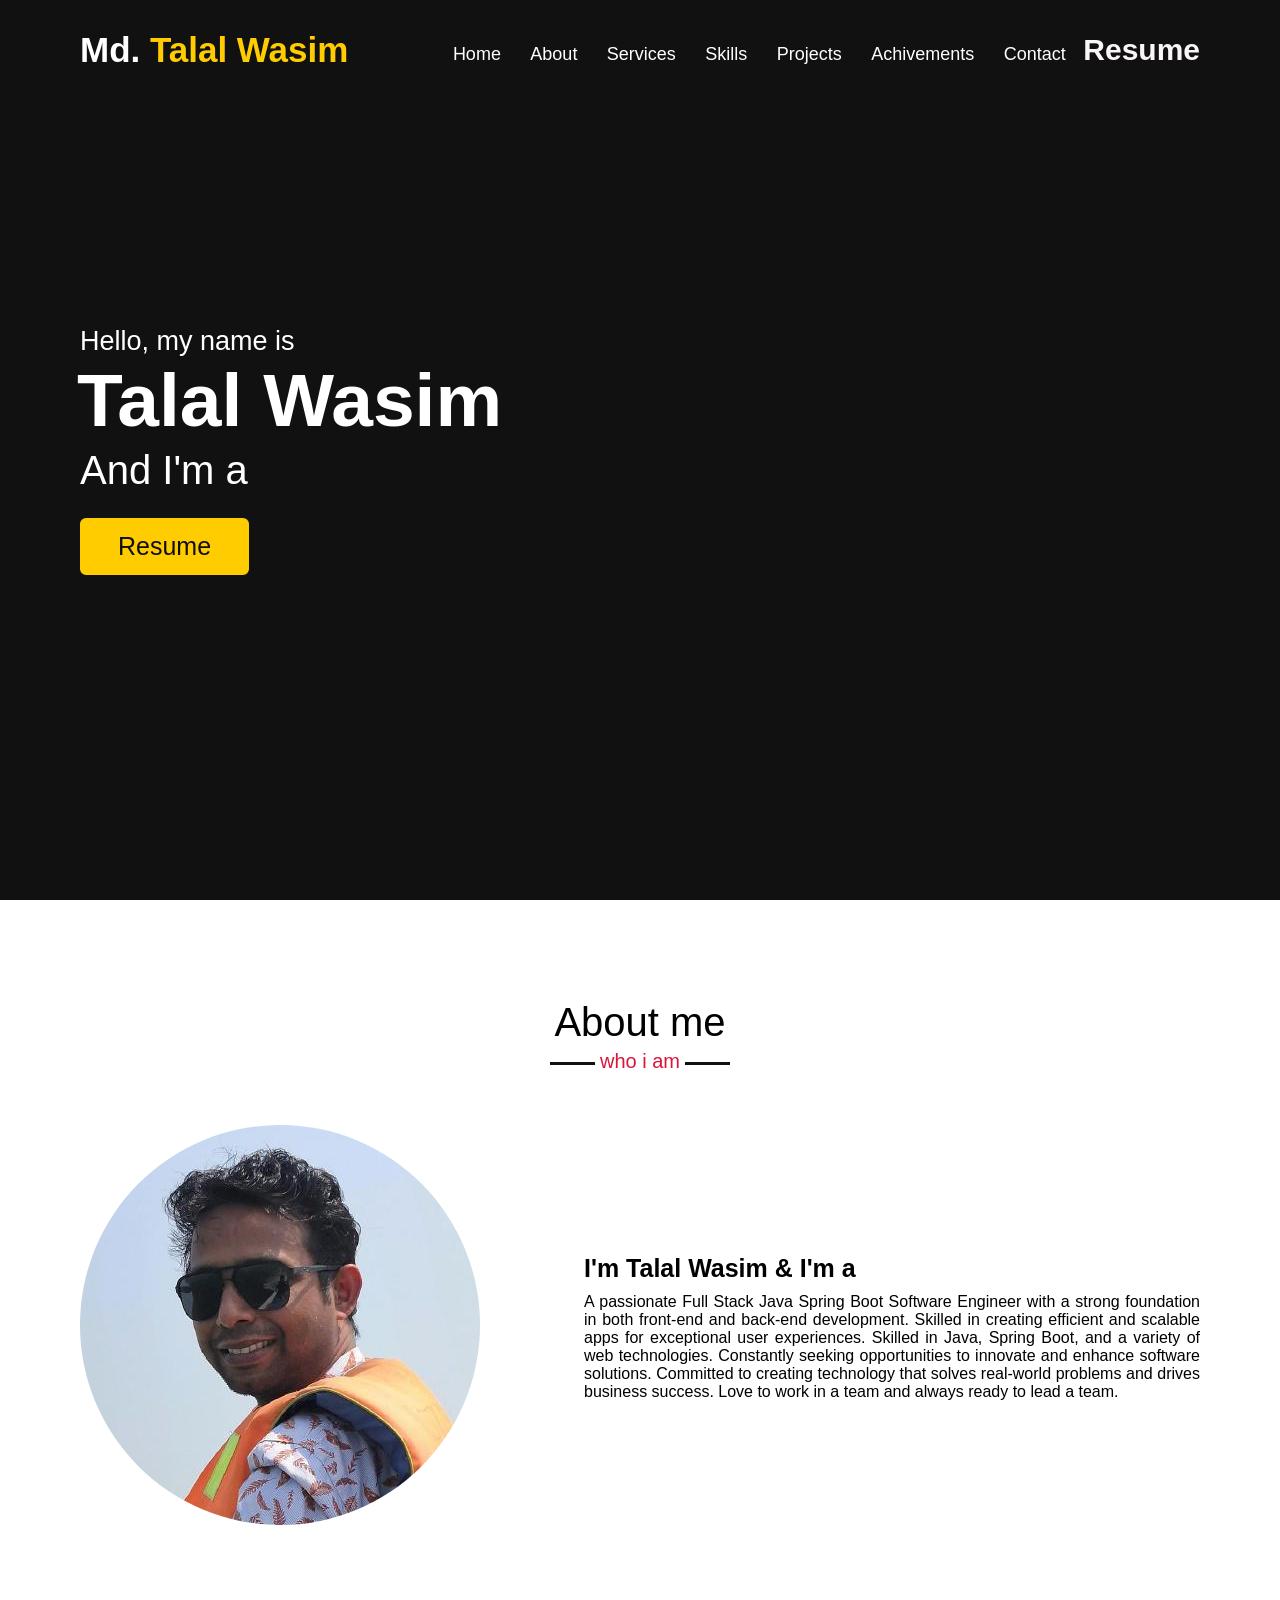
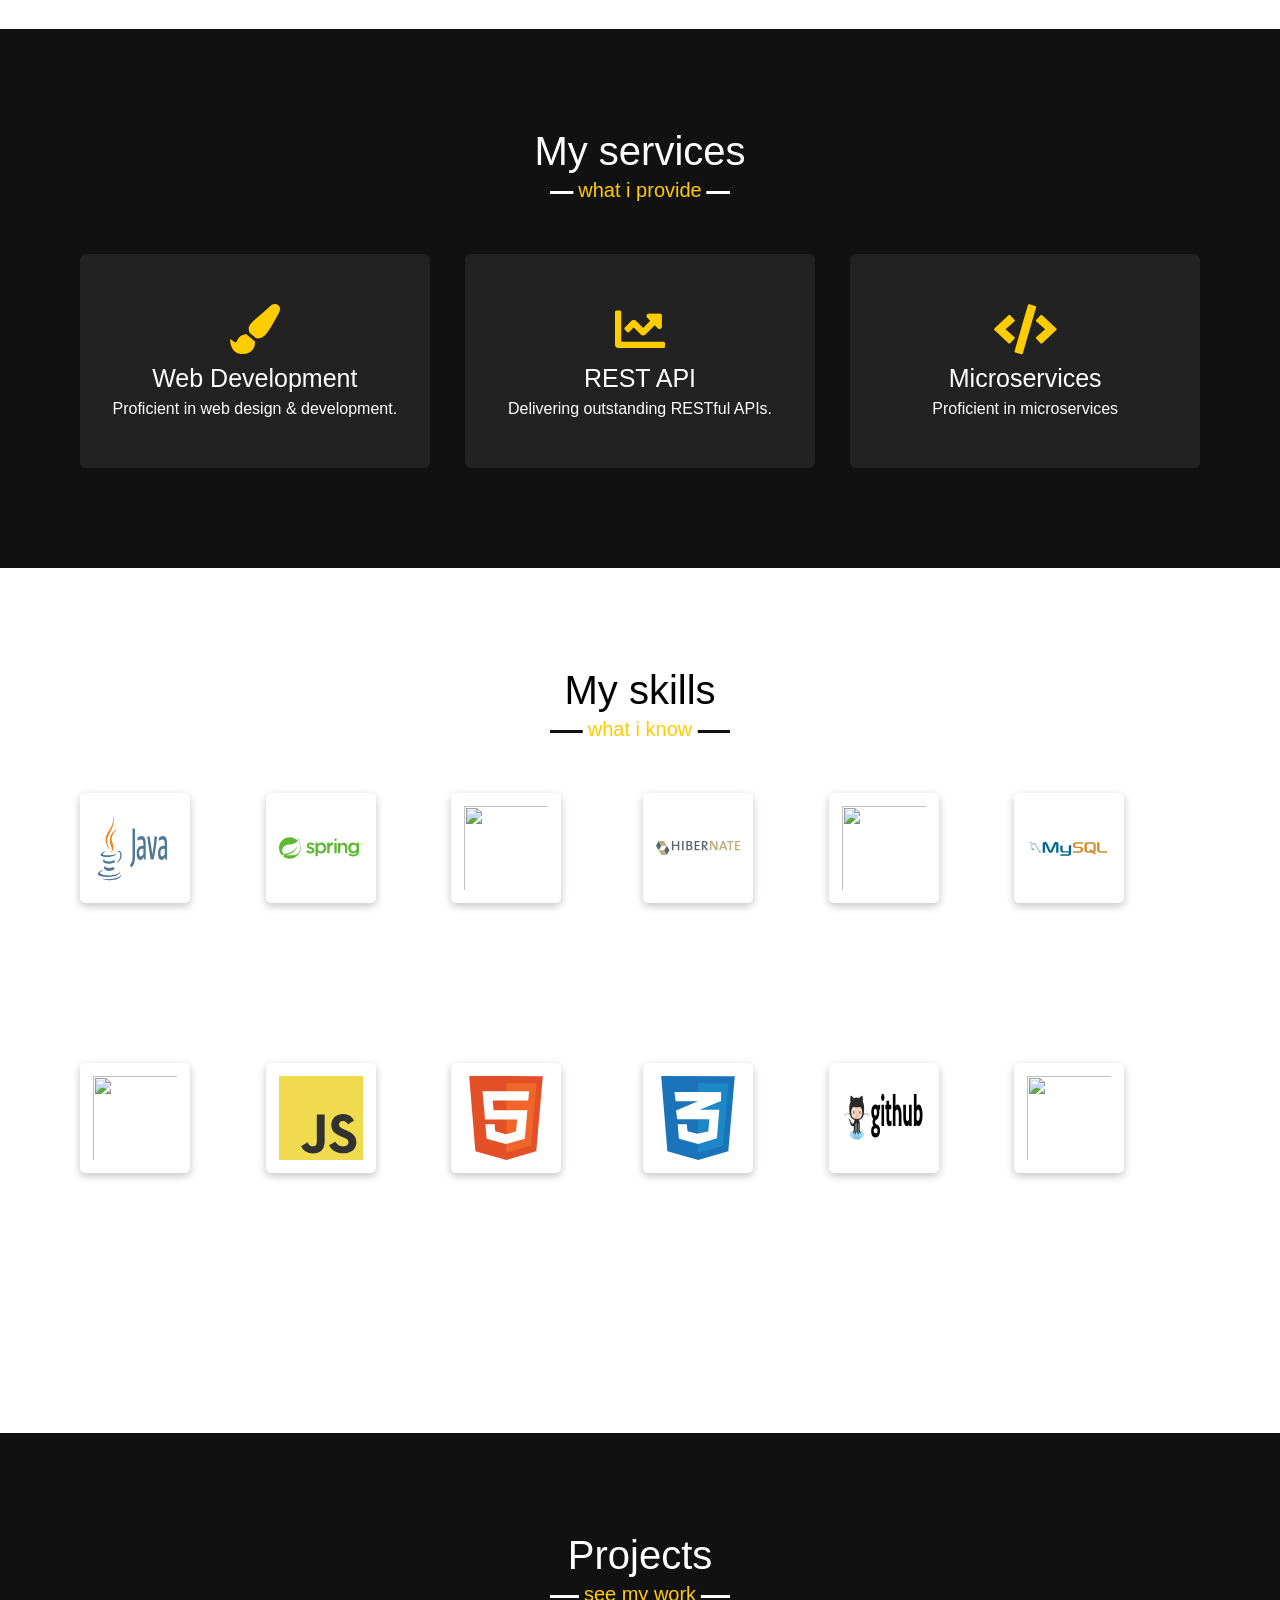
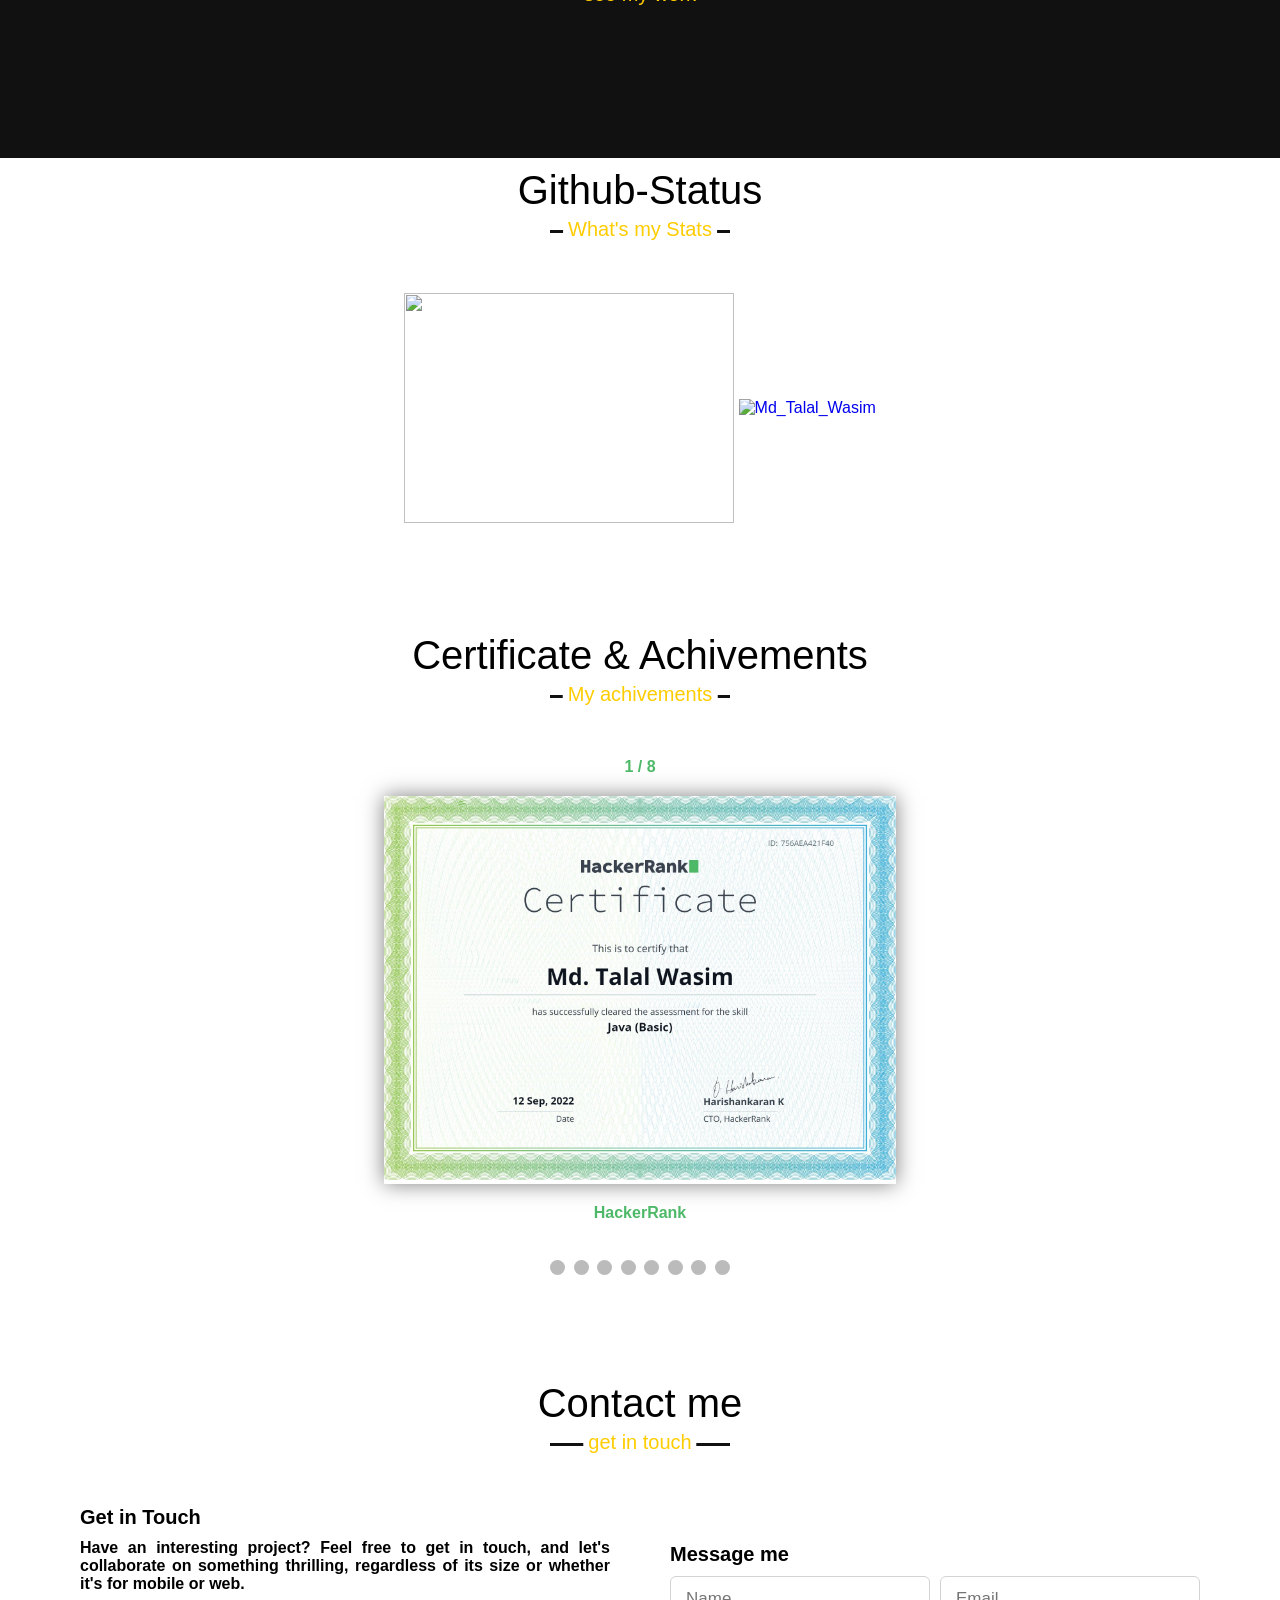
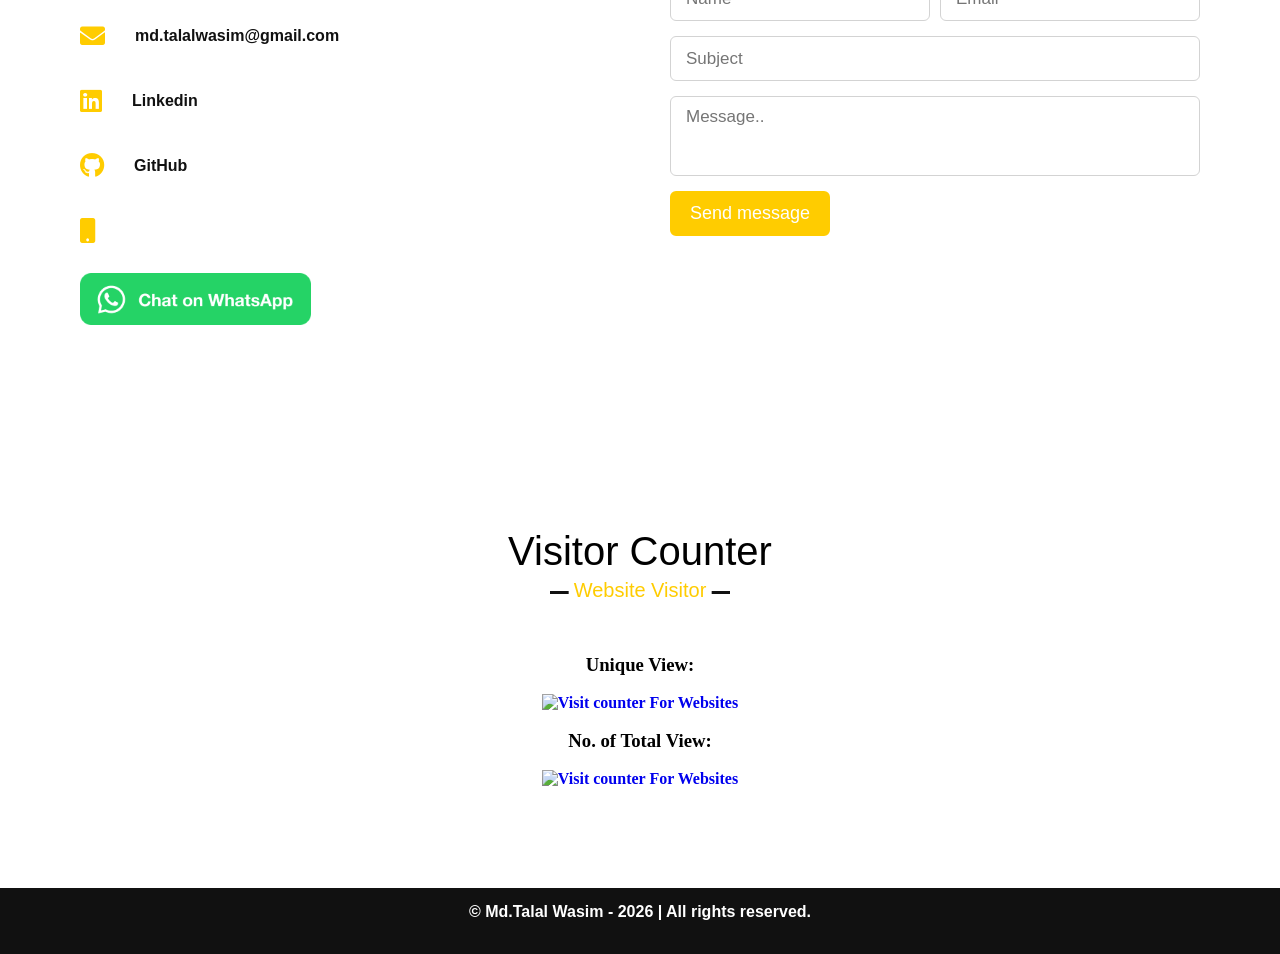
==== commit 62297e35: "Update index.html" ====
--- a/index.html
+++ b/index.html
@@ -534,10 +534,24 @@
               
           </div>
 
-          <div class="mySlides fade">
+            <!--11180047130.jpg-->
+            
+          <!--<div class="mySlides fade">
               <div class="numbertext" style="color:#0074B1;">7 / 8</div>
-              <div class="row certificateShadow">
+              <div class="row certificateShadow"> 
+                 
                   <a href="images/certificates/11180047130-Md Talal Wasim-Mind Luster Spring Boot apps AWS.jpg" target="_blank"><img src="images/certificates/Mind Luster Java Spring Boot apps with AWS-Md Talal Wasim.jpg" style="width:100%; height:100%;"></a>
+              </div>
+              <div class="text certiProvider" style="margin-bottom: 20px; color:#0074B1;"><b>Mind Luster</div>
+              
+              
+          </div>-->
+
+            <div class="mySlides fade">
+              <div class="numbertext" style="color:#0074B1;">7 / 8</div>
+              <div class="row certificateShadow"> 
+                  
+                  <a href="images/certificates/11180047130.jpg" target="_blank"><img src="images/certificates/11180047130.jpg" style="width:100%; height:100%;"></a>
               </div>
               <div class="text certiProvider" style="margin-bottom: 20px; color:#0074B1;"><b>Mind Luster</div>
               
@@ -618,7 +632,7 @@
                         <i class="fa fa-mobile" aria-hidden="true"></i>
                             <div class="info">
                                 <!-- <div class="head">Email</div> -->
-                                <div class="sub-title"> +88 01776829136 </div>
+                                <!--<div class="sub-title"> +88 01776829136 </div>-->
                             </div>
                         </div>
 
@@ -656,7 +670,7 @@
                 <div class="info">
                     <!-- <div class="head">Email</div> -->
                     <!-- <div class="sub-title"> +88 01776829136 </div> -->
-                    <a aria-label="Chat on WhatsApp" href="https://wa.me/+8801776829136" target="_blank">
+                    <!--<a aria-label="Chat on WhatsApp" href="https://wa.me/+8801776829136" target="_blank">-->
                         <img alt="Chat on WhatsApp" height="52px" width="231px" src="images/whatsappChattImg.png" />
                         <a />
                     </div>
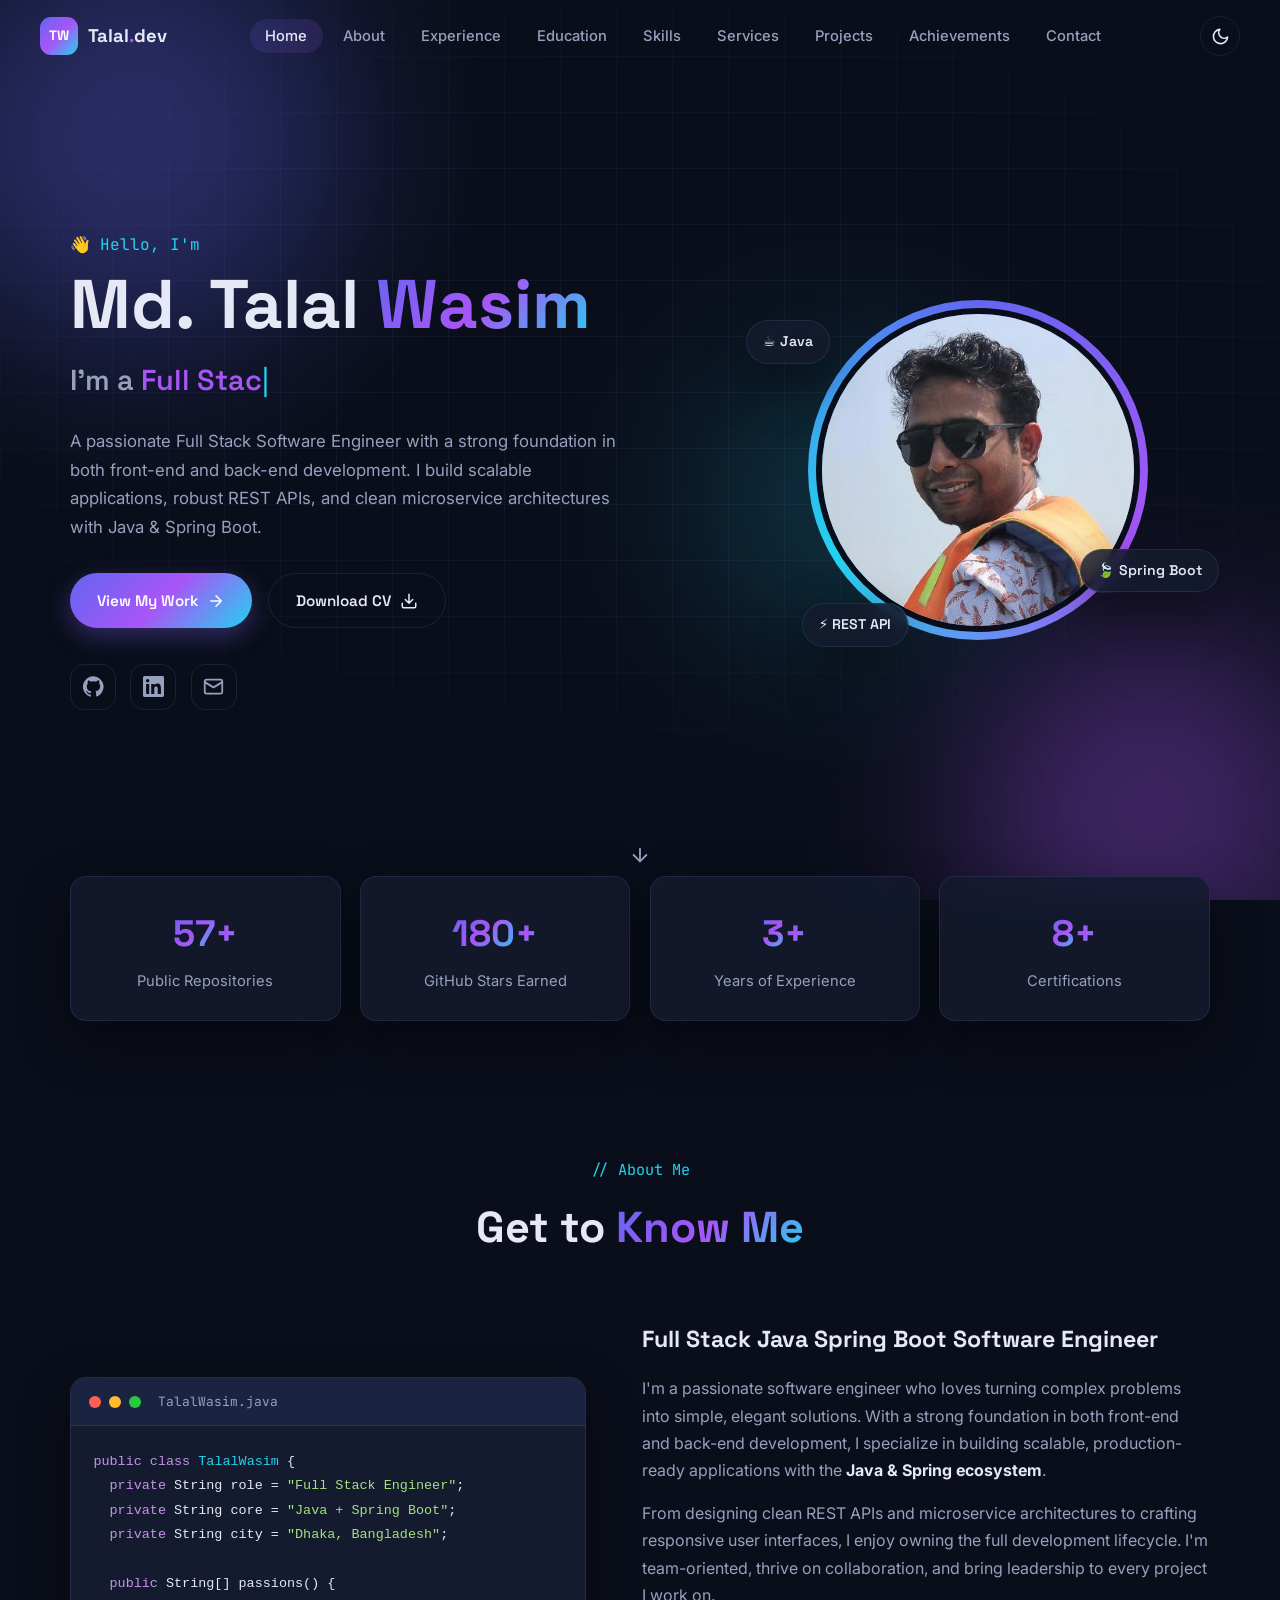
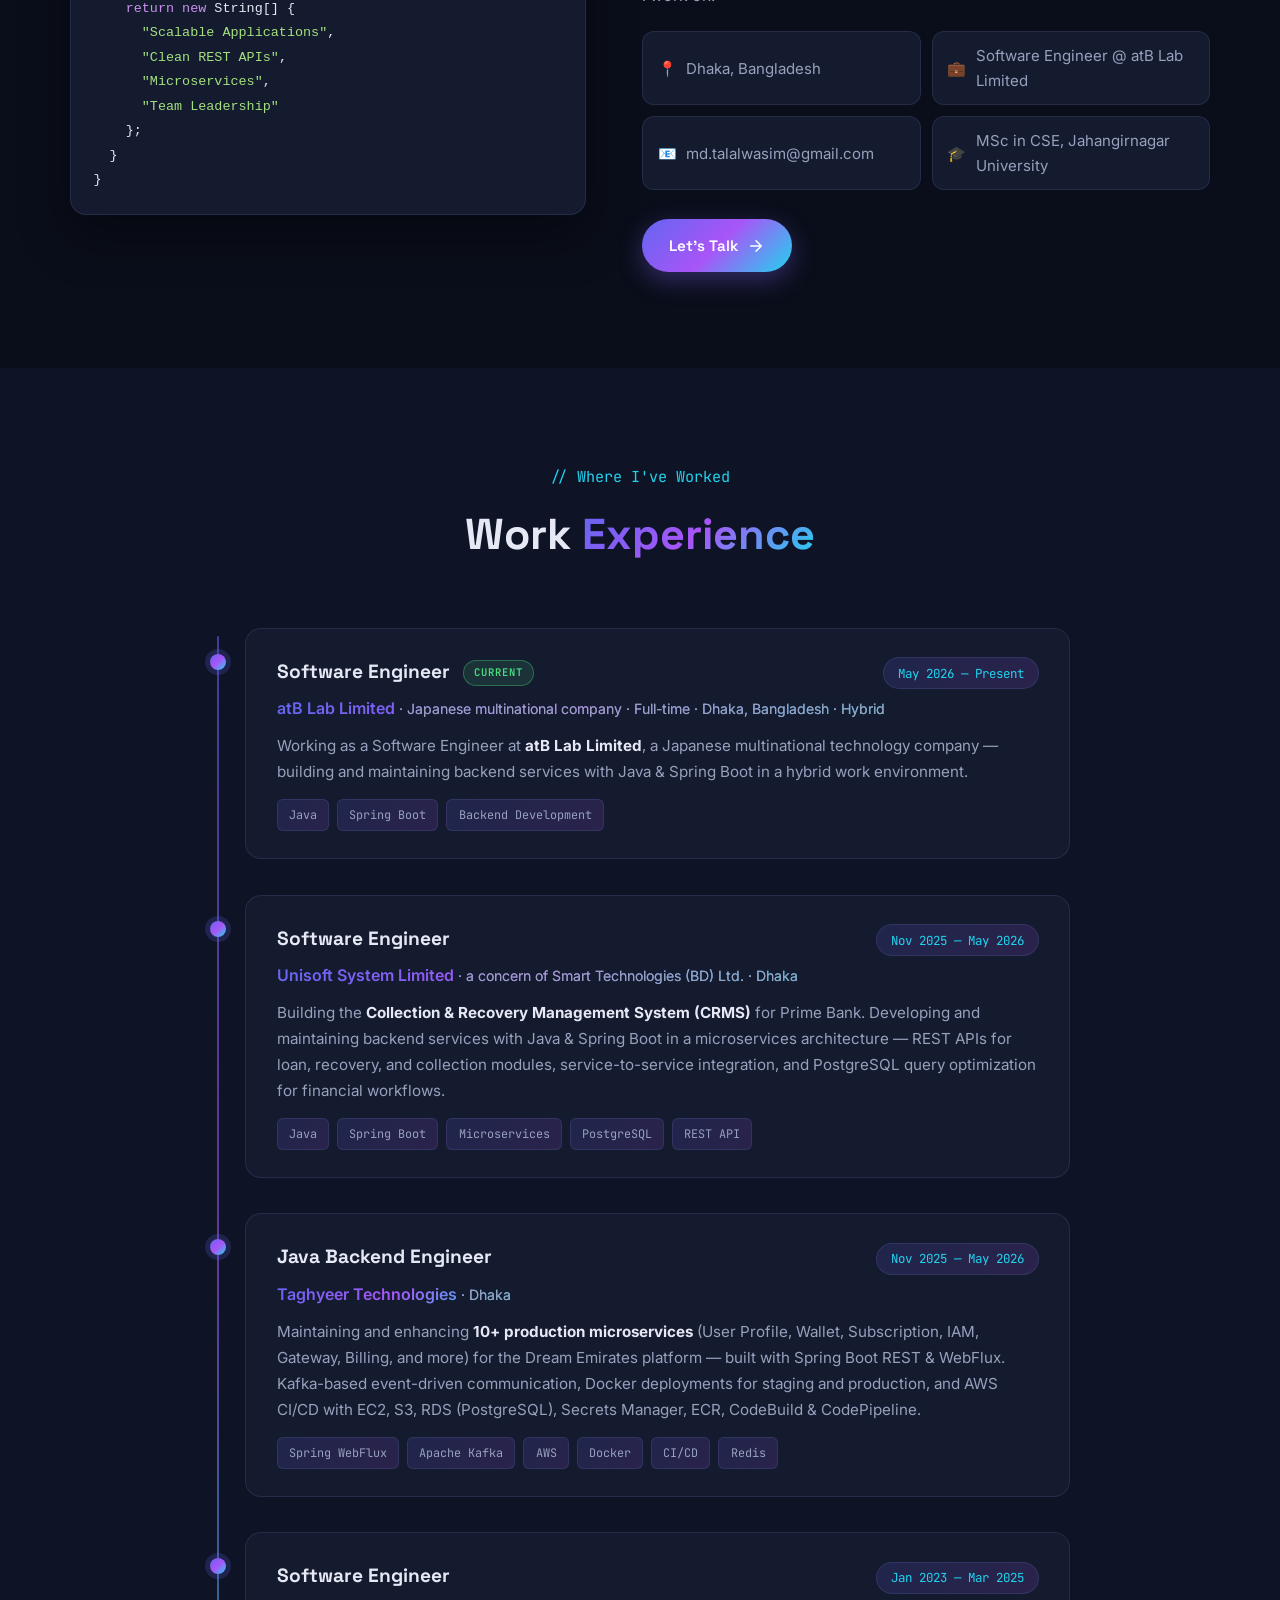
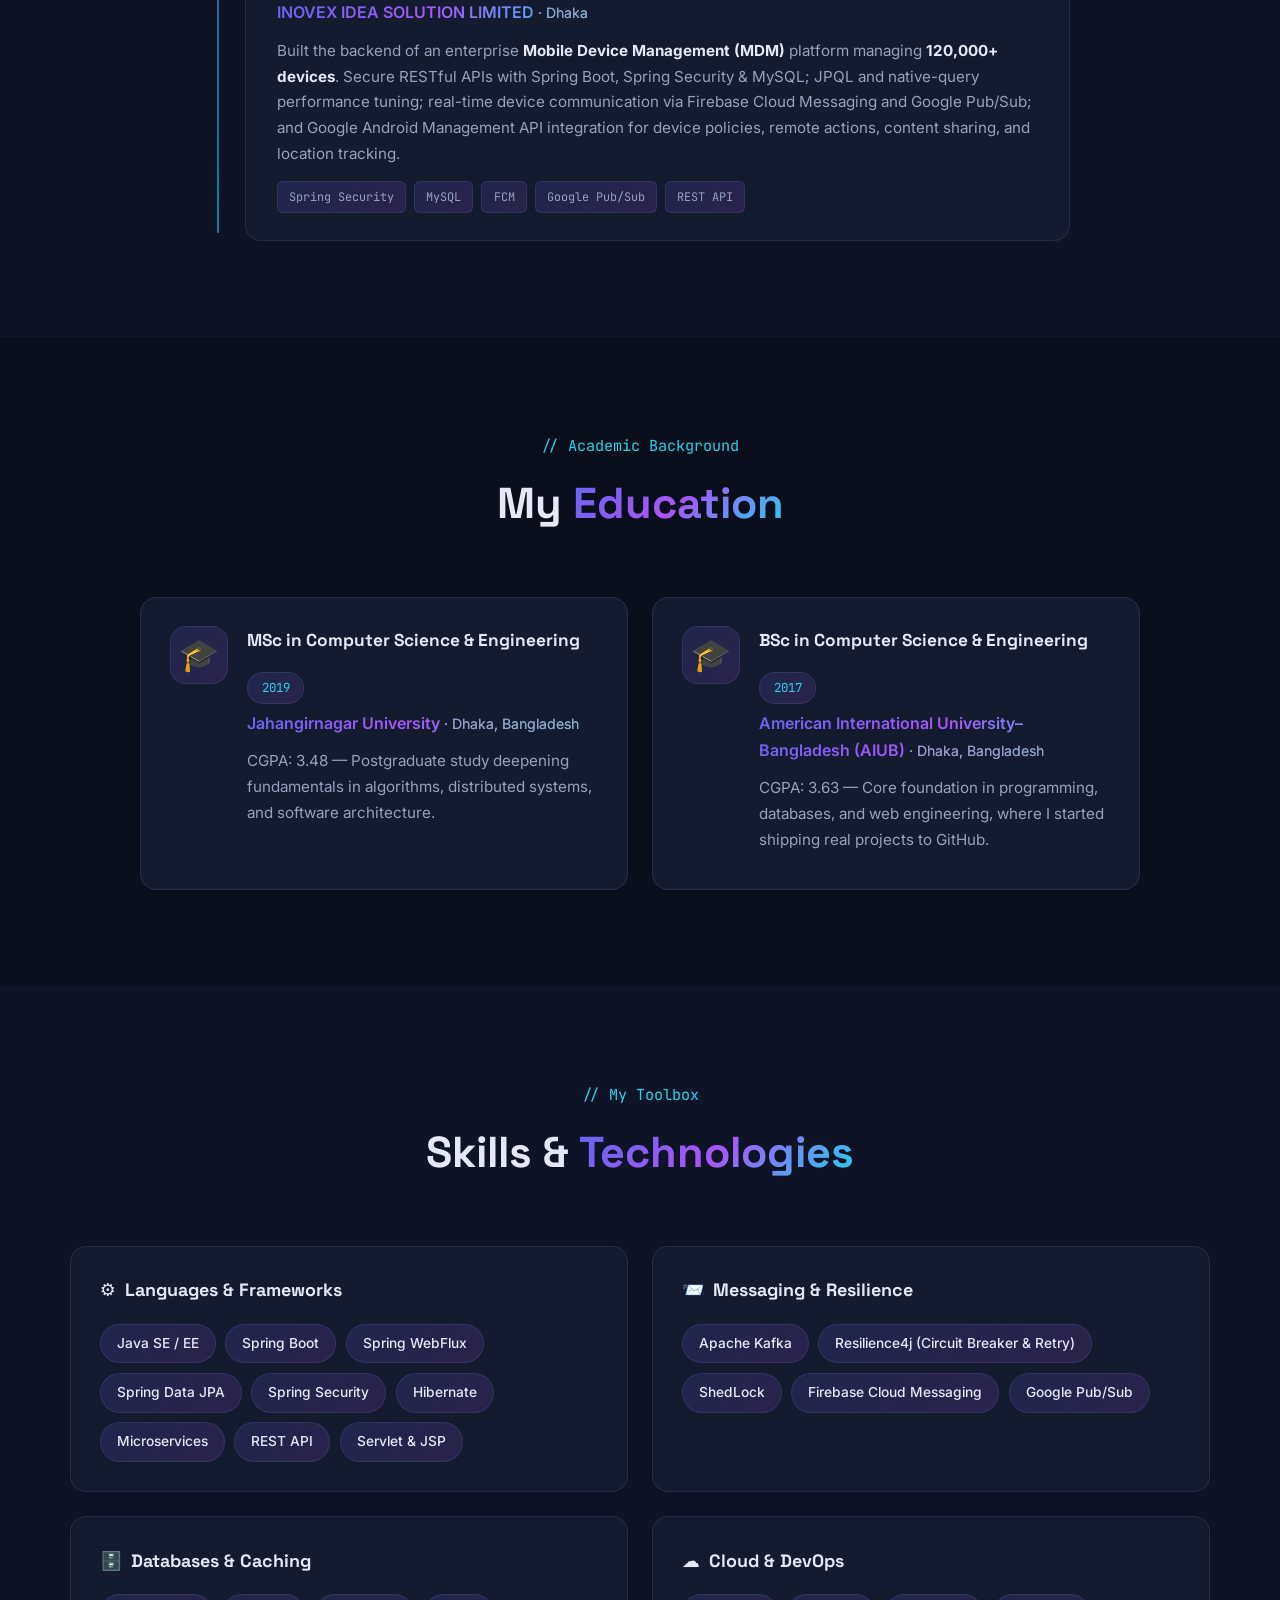
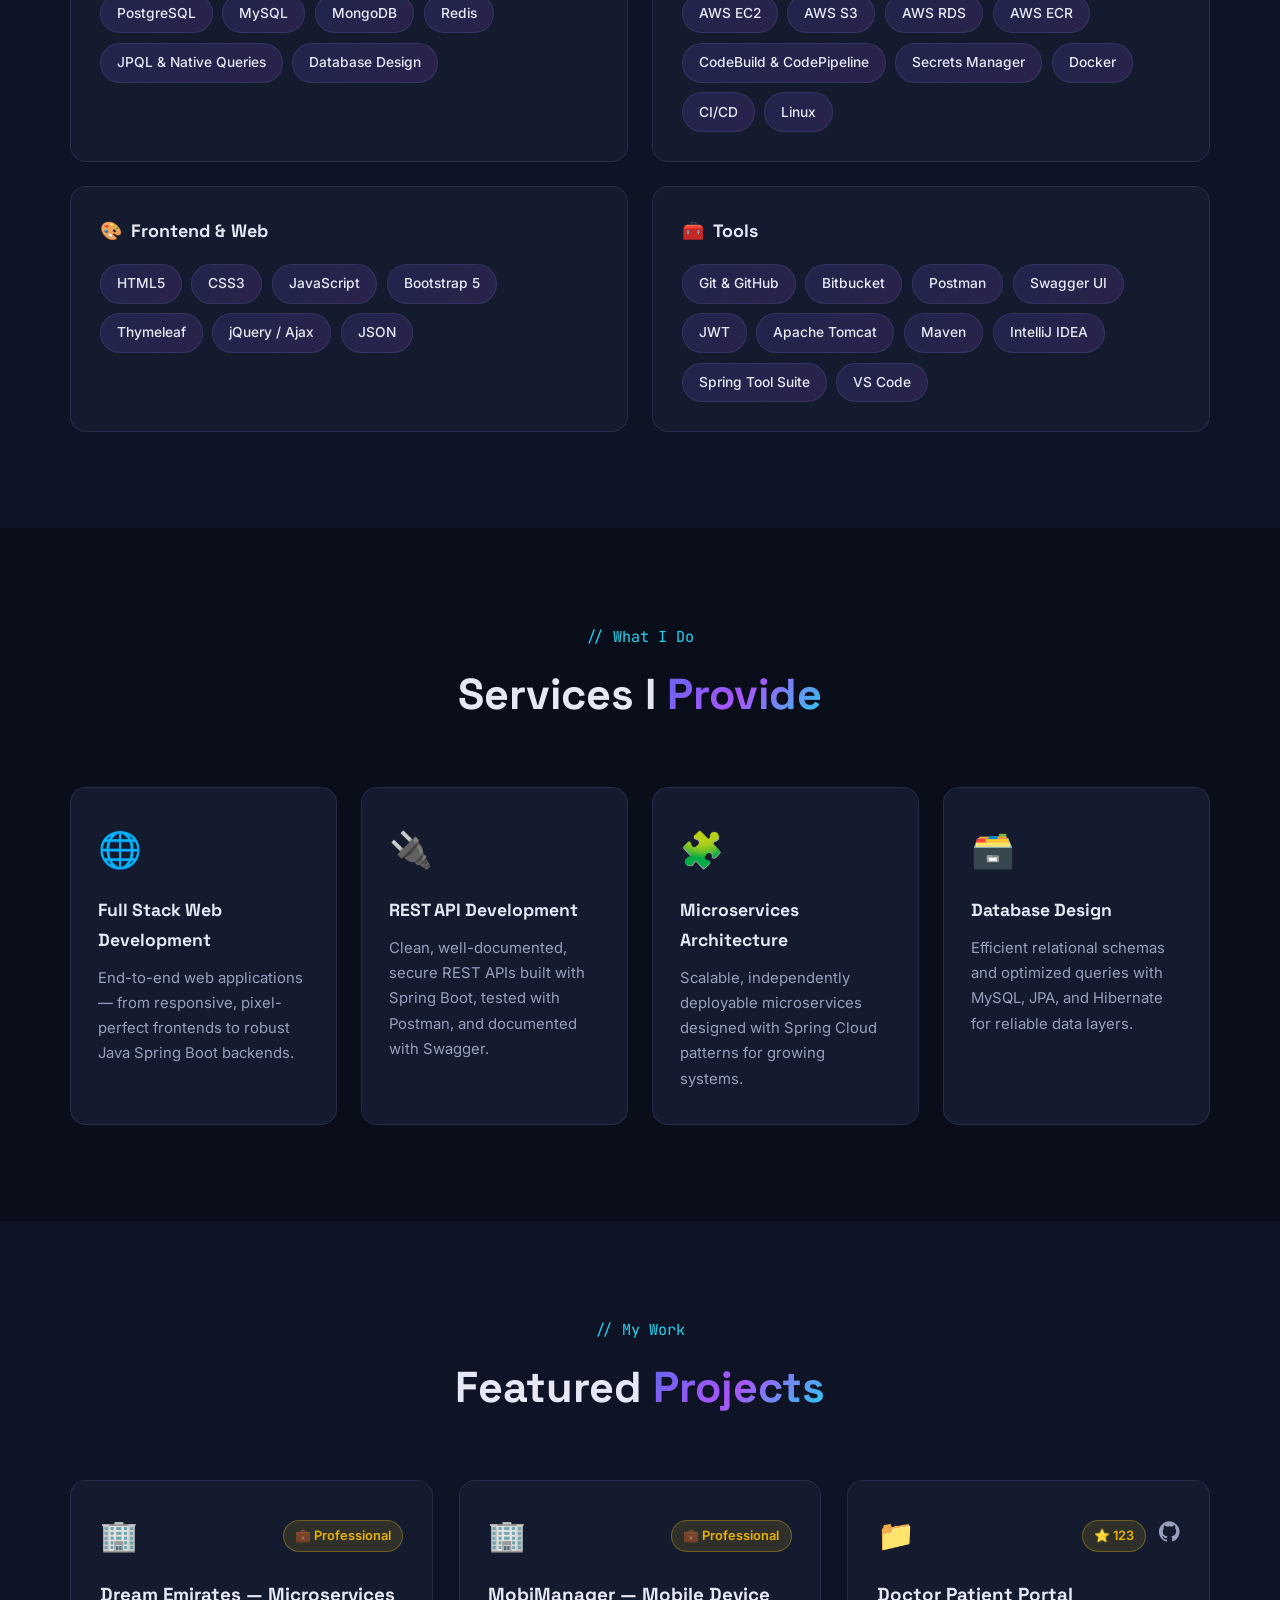
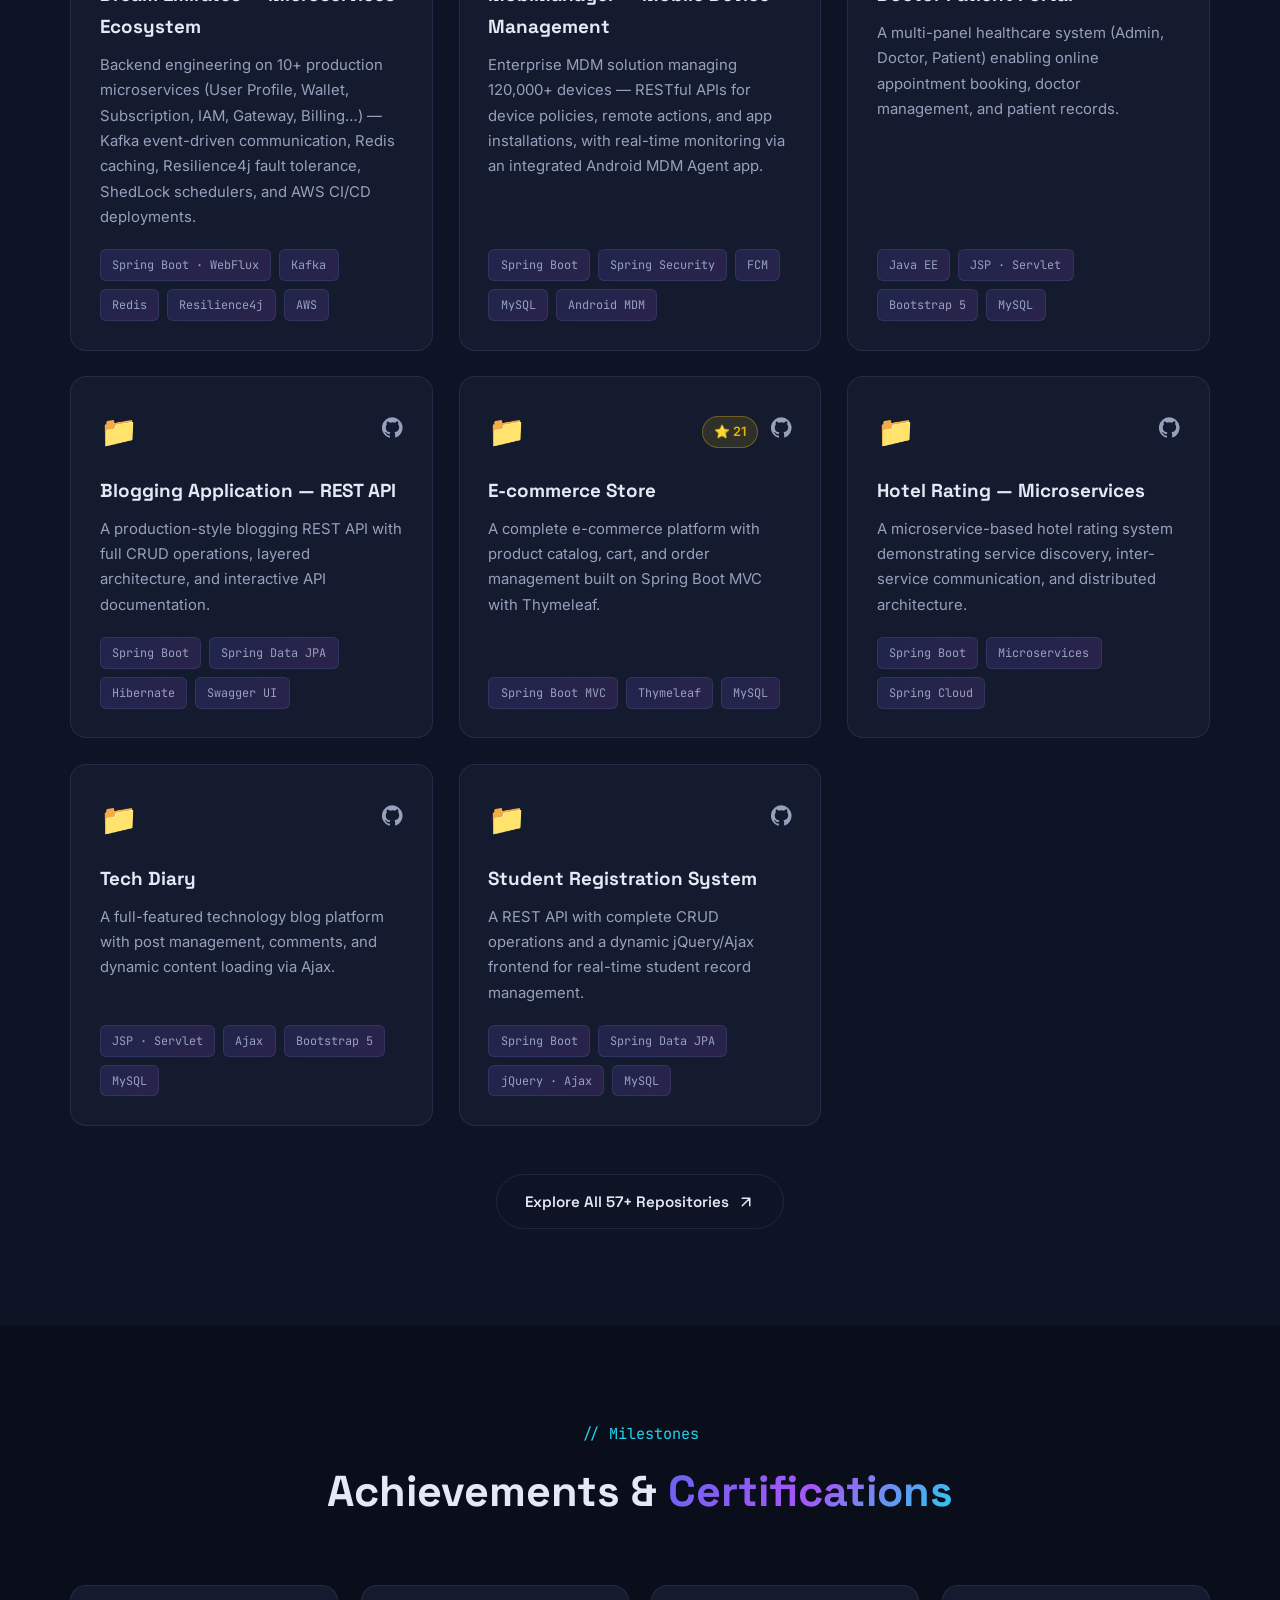
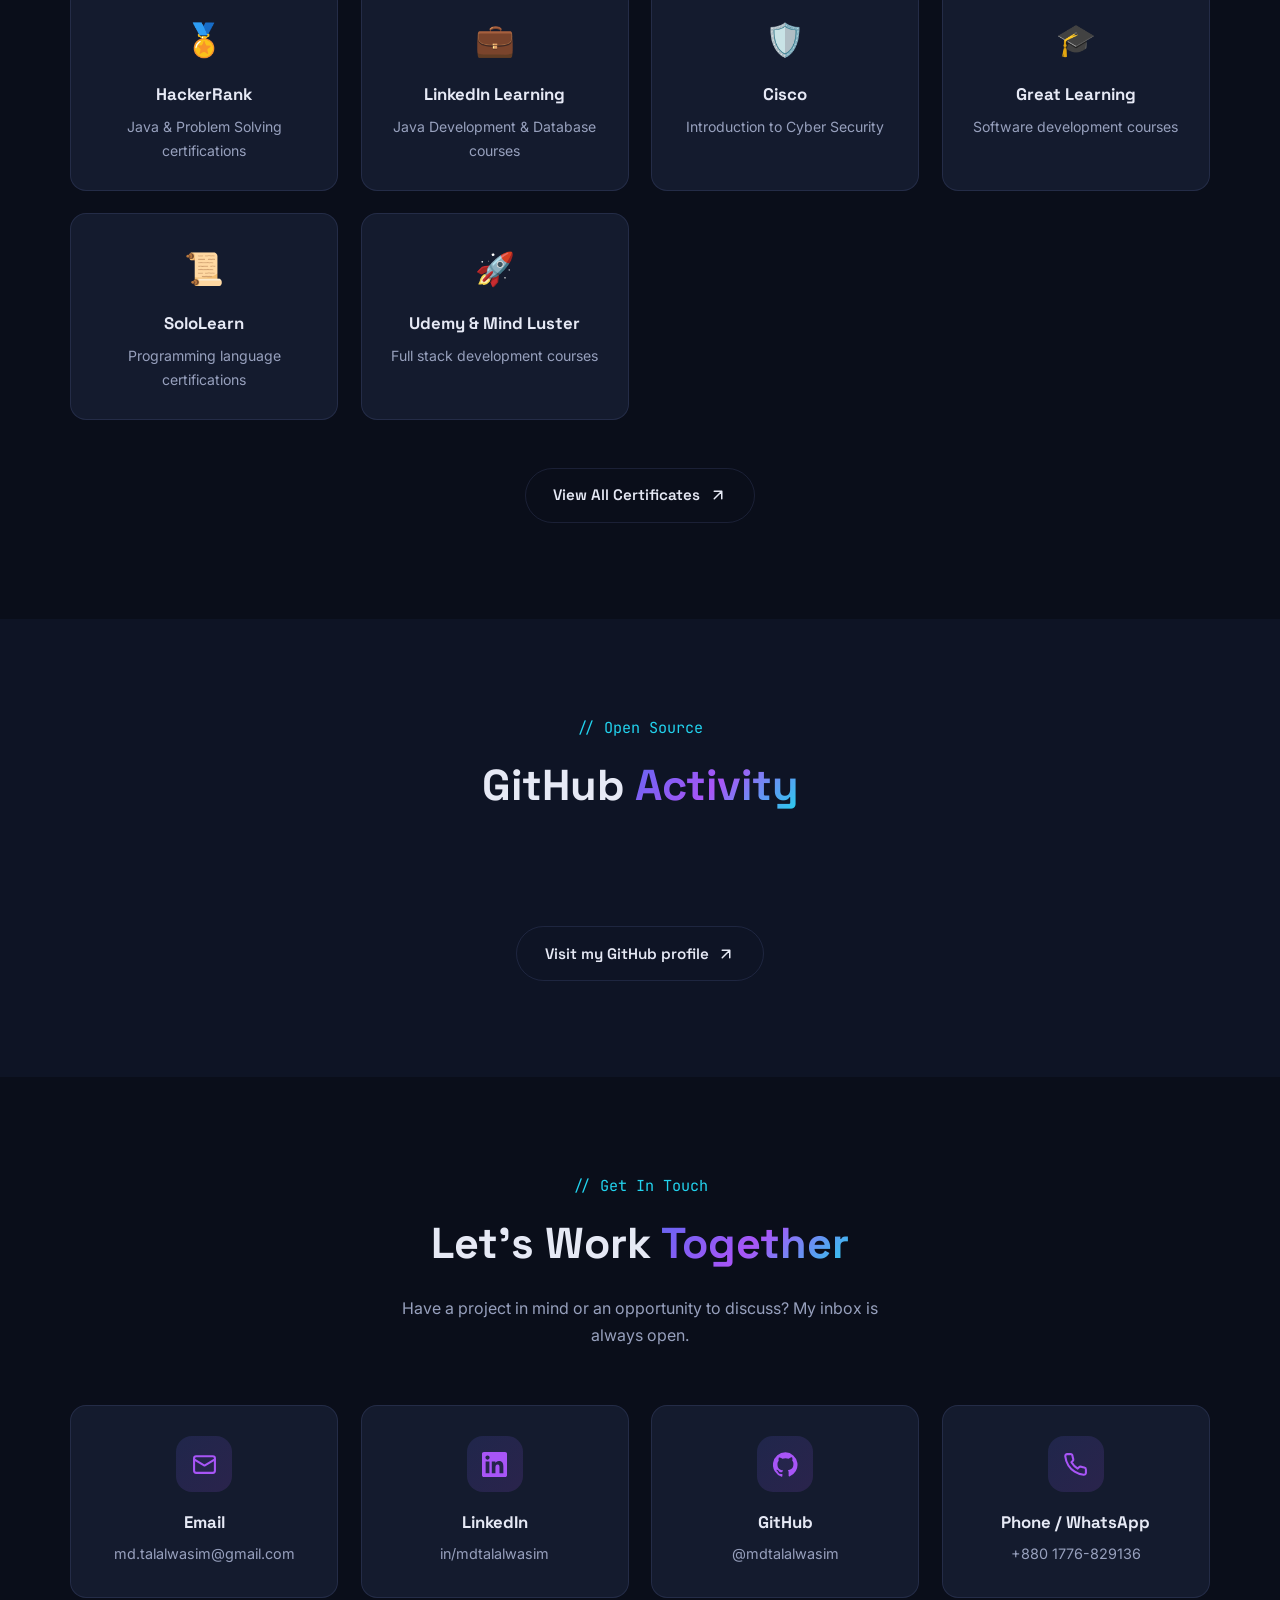
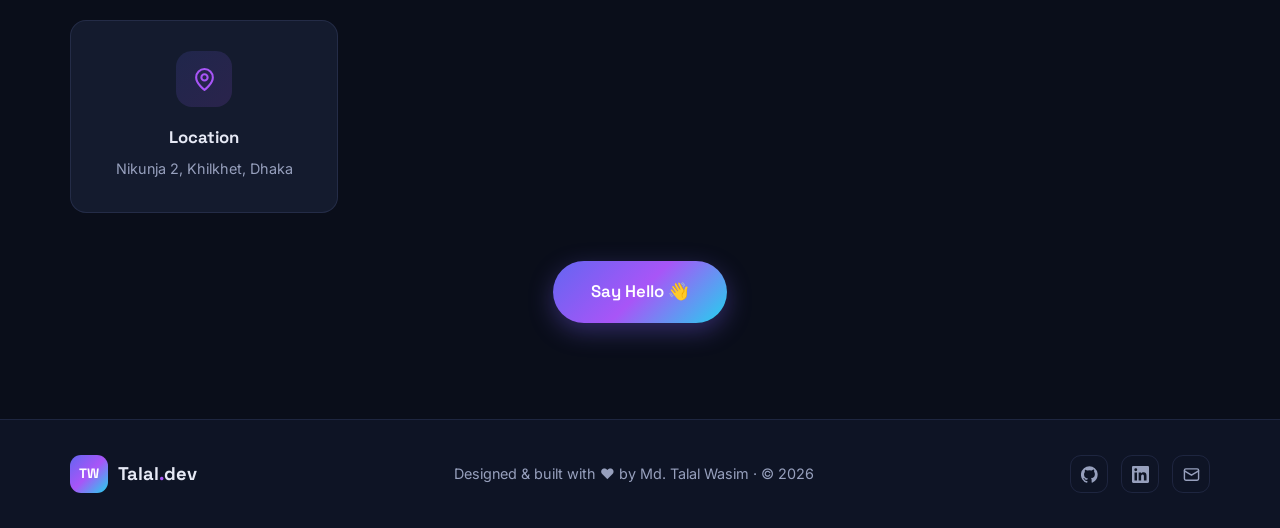
==== commit ae085652: "Redesign portfolio: modern dark theme with real experience, education, and skills Complete rebuild o" ====
--- a/index.html
+++ b/index.html
@@ -1,806 +1,756 @@
 <!DOCTYPE html>
 <html lang="en">
 <head>
-    <meta charset="UTF-8">
-    <meta name="viewport" content="width=device-width, initial-scale=1.0">
-    <title> Md. Talal Wasim | Portfolio </title>
-    <link rel="icon" type="image" href="images/favicon.png">
-    <link rel="stylesheet" href="style.css">
-    
-
-    <link rel="stylesheet" href="https://cdnjs.cloudflare.com/ajax/libs/font-awesome/6.4.2/css/all.min.css" integrity="sha512-z3gLpd7yknf1YoNbCzqRKc4qyor8gaKU1qmn+CShxbuBusANI9QpRohGBreCFkKxLhei6S9CQXFEbbKuqLg0DA==" crossorigin="anonymous" referrerpolicy="no-referrer" />
-    <link rel="stylesheet" href="https://cdnjs.cloudflare.com/ajax/libs/font-awesome/5.15.3/css/all.min.css"/>
-
-    <script src="https://code.jquery.com/jquery-3.5.1.min.js"></script>
-    <script src="https://cdnjs.cloudflare.com/ajax/libs/typed.js/2.0.11/typed.min.js"></script>
-    <script src="https://cdnjs.cloudflare.com/ajax/libs/waypoints/4.0.1/jquery.waypoints.min.js"></script>
-    <script src="https://cdnjs.cloudflare.com/ajax/libs/OwlCarousel2/2.3.4/owl.carousel.min.js"></script>
-    <link rel="stylesheet" href="https://cdnjs.cloudflare.com/ajax/libs/OwlCarousel2/2.3.4/assets/owl.carousel.min.css"/>
-
-
-    <script src="https://unpkg.com/github-calendar@latest/dist/github-calendar.min.js"></script>
-    <link rel="stylesheet" href="https://unpkg.com/github-calendar@latest/dist/github-calendar-responsive.css"/>
-
-
-    <script src="https://cdn.jsdelivr.net/github-calendar/1.2.0/github-calendar.min.js"></script>
-
-
-
-
-
-
-
-<style>
-
-
-/* Next & previous buttons */
-.prev, .next {
-  cursor: pointer;
-  position: absolute;
-  top: 50%;
-  width: auto;
-  padding: 16px;
-  margin-top: -22px;
-  color: white;
-  font-weight: bold;
-  font-size: 18px;
-  transition: 0.6s ease;
-  border-radius: 0 3px 3px 0;
-  user-select: none;
-}
-
-/* Position the "next button" to the right */
-.next {
-  right: 0;
-  border-radius: 3px 0 0 3px;
-}
-
-
- /* On hover, add a black background color with a little bit see-through */
-.prev:hover, .next:hover {
-  background-color: rgba(0,0,0,0.8);
-}
-
- /* The dots/bullets/indicators */
-.dot {
-  cursor: pointer;
-  height: 15px;
-  width: 15px;
-  margin: 0 2px;
-  background-color: #bbb;
-  border-radius: 50%;
-  display: inline-block;
-  transition: background-color 0.6s ease;
-}
-
-.dot:hover {
-  /*background-color: #717171;*/
-  background-color: #F20359;
-}
-
-/* Fading animation */
-.fade {
-  animation-name: fade;
-  animation-duration: 1.5s;
-}
-
-@keyframes fade {
-  from {opacity: .4} 
-  to {opacity: 1}
-}
-
-
-
-
-
-/*style for Unique Counter*/
-#unique-counter{
-    text-align: center;
-
-}
-/*style for Unique Counter*/
-
-
-
-
-
-</style>
-
-   
-
+  <meta charset="UTF-8" />
+  <meta name="viewport" content="width=device-width, initial-scale=1.0" />
+  <title>Md. Talal Wasim | Full Stack Java Spring Boot Engineer</title>
+  <meta name="description" content="Portfolio of Md. Talal Wasim — Full Stack Java Spring Boot Software Engineer. Building scalable web applications, REST APIs, and microservices." />
+  <meta name="author" content="Md. Talal Wasim" />
+  <meta property="og:title" content="Md. Talal Wasim | Full Stack Java Spring Boot Engineer" />
+  <meta property="og:description" content="Full Stack Software Engineer specializing in Java, Spring Boot, REST APIs, and microservices." />
+  <meta property="og:type" content="website" />
+  <meta property="og:url" content="https://mdtalalwasim.github.io/" />
+  <link rel="icon" href="data:image/svg+xml,<svg xmlns='http://www.w3.org/2000/svg' viewBox='0 0 100 100'><text y='.9em' font-size='90'>👨‍💻</text></svg>" />
+  <link rel="preconnect" href="https://fonts.googleapis.com" />
+  <link rel="preconnect" href="https://fonts.gstatic.com" crossorigin />
+  <link href="https://fonts.googleapis.com/css2?family=Inter:wght@400;500;600;700&family=Space+Grotesk:wght@500;600;700&family=JetBrains+Mono:wght@400;600&display=swap" rel="stylesheet" />
+  <link rel="stylesheet" href="css/style.css" />
 </head>
 <body>
-    <div class="scroll-up-btn">
-        <i class="fas fa-angle-up"></i>
-    </div>
-    <nav class="navbar">
-        <div class="max-width">
-            <div class="logo"><a href="index.html">Md. <span> Talal Wasim</span></a></div>
-            <ul class="menu">
-                <li><a href="#home" class="menu-btn">Home</a></li>
-                <li><a href="#about" class="menu-btn">About</a></li>
-                <li><a href="#services" class="menu-btn">Services</a></li>
-                <li><a href="#skills" class="menu-btn">Skills</a></li>
-                <li><a href="#project" class="menu-btn">Projects</a></li>
-                <li><a href="#certificateSection" class="menu-btn">Achivements</a></li>
-                <li><a href="#contact" class="menu-btn">Contact</a></li>
-                
-                <li ></li><a class="resume_navigation"  href="images\Md_Talal_Wasim.pdf" target="_blank">Resume</a> </li>
-            </ul>
-            <div class="menu-btn">
-                <i class="fas fa-bars"></i>
-            </div>
-        </div>
+
+  <!-- ============ NAVBAR ============ -->
+  <header class="navbar" id="navbar">
+    <nav class="nav-container">
+      <a href="#home" class="logo">
+        <span class="logo-mark">TW</span>
+        <span class="logo-text">Talal<span class="accent">.</span>dev</span>
+      </a>
+
+      <ul class="nav-links" id="navLinks">
+        <li><a href="#home" class="nav-link active">Home</a></li>
+        <li><a href="#about" class="nav-link">About</a></li>
+        <li><a href="#experience" class="nav-link">Experience</a></li>
+        <li><a href="#education" class="nav-link">Education</a></li>
+        <li><a href="#skills" class="nav-link">Skills</a></li>
+        <li><a href="#services" class="nav-link">Services</a></li>
+        <li><a href="#projects" class="nav-link">Projects</a></li>
+        <li><a href="#achievements" class="nav-link">Achievements</a></li>
+        <li><a href="#contact" class="nav-link">Contact</a></li>
+      </ul>
+
+      <div class="nav-actions">
+        <button class="theme-toggle" id="themeToggle" aria-label="Toggle theme">
+          <svg class="icon-sun" viewBox="0 0 24 24" fill="none" stroke="currentColor" stroke-width="2" stroke-linecap="round"><circle cx="12" cy="12" r="4"/><path d="M12 2v2M12 20v2M4.9 4.9l1.4 1.4M17.7 17.7l1.4 1.4M2 12h2M20 12h2M4.9 19.1l1.4-1.4M17.7 6.3l1.4-1.4"/></svg>
+          <svg class="icon-moon" viewBox="0 0 24 24" fill="none" stroke="currentColor" stroke-width="2" stroke-linecap="round" stroke-linejoin="round"><path d="M21 12.8A9 9 0 1 1 11.2 3a7 7 0 0 0 9.8 9.8z"/></svg>
+        </button>
+        <button class="hamburger" id="hamburger" aria-label="Open menu">
+          <span></span><span></span><span></span>
+        </button>
+      </div>
     </nav>
-
-    <!-- home section start -->
-    <section class="home" id="home">
-        <div class="max-width">
-            <div class="home-content">
-                <div class="text-1">Hello, my name is</div>
-                <div class="text-2">Talal Wasim</div>
-                <div class="text-3">And I'm a <span class="typing"></span></div>
-                
-                <a download href="images\Md_Talal_Wasim.pdf" target="_blank">Resume</a> 
-                
-          
-            </div>
-        </div>
-    </section>
-
-    <!-- about section start -->
-    <section class="about" id="about">
-        <div class="max-width">
-            <h2 class="title">About me</h2>
-            <div class="about-content">
-                <div class="column left">
-                    
-                    <!--<img src="images/Md_Talal_Wasim.jpg" alt="">-->
-                    <img src="images/Md_Talal_Wasim.jpeg" alt="Md_Talal_Wasim">                      
-                </div>
-                <div class="column right">
-                    <div class="text">I'm Talal Wasim &amp; I'm a <span class="typing-2"></span></div>
-                    <p>A passionate Full Stack Java Spring Boot Software Engineer with a strong foundation in both front-end and back-end development. Skilled in creating efficient and scalable apps for exceptional user experiences. Skilled in Java, Spring Boot, and a variety of web technologies. Constantly seeking opportunities to innovate and enhance software solutions. Committed to creating technology that solves real-world problems and drives business success. Love to work in a team and always ready to lead a team. </p>
-                    <!-- <a href="#">Download CV</a> -->
-                </div>
-            </div>
-        </div>
-    </section>
-
-    <!-- services section start -->
-   
-
-
-
-    <section class="services" id="services">
-        <div class="max-width">
-            <h2 class="title">My services</h2>
-            <div class="serv-content">
-
-                
-                <div class="card">
-                    <div class="box">
-                        <i class="fas fa-paint-brush"></i>
-                        <div class="text">Web Development</div>
-                        <p>Proficient in web design & development.</p>
-                    </div>
-                </div>
-
-
-                <div class="card">
-                    <div class="box">
-                        <i class="fas fa-chart-line"></i>
-                        <div class="text">REST API</div>
-                        <p>Delivering outstanding RESTful APIs.</p>
-                    </div>
-                </div>
-                  <div class="card">
-                    <div class="box">
-                        <i class="fas fa-code"></i>
-                        <div class="text">Microservices</div>
-                        <p>Proficient in microservices</p>
-                    </div>
-                </div>
-                
-                  
-                
-                
-
-               </div>
-            </div>
-        </div>
-    </section>
-
-
-    <!-- skills section start -->
-    <section class="skills" id="skills">
-        <div class="max-width">
-            <h2 class="title">My skills</h2>
-            <div class="skills-content">
-                <div class="column left">
-
-                    <div class="skills-images">
-                        <img src="images/java.svg" alt="">
-                    </div>
-
-                    <div class="skills-images">
-                        <img src="images/spring.svg" alt="">
-                    </div>
-
-                    <div class="skills-images">
-                        <img src="https://encrypted-tbn0.gstatic.com/images?q=tbn:ANd9GcTXUIpsgnqvv7QBhM_YF8TvyvvY0xilhccB7Q&usqp=CAU" alt="">
-                    </div>
-
-                    <div class="skills-images">
-                        <img src="https://encrypted-tbn0.gstatic.com/images?q=tbn:ANd9GcR3YAVEhwvLis_BDcbDV0WUOeYAkISG4NETAQ&usqp=CAU" alt="">
-                    </div>
-
-                                     
-                                     
-                    <div class="skills-images">
-                        <img src="images/javascript.svg" alt="">
-                    </div>
-
-                    <div class="skills-images">
-                        <img src="images/html.svg" alt="">
-                    </div>
-
-                    
-                </div>
-                <div class="column right">
-
-                    
-                    
-                    <div class="skills-images">
-                        <img src="images/hibernatesvg.svg" alt="">
-                    </div>
-
-                    <div class="skills-images">
-                        <img src="https://suraj-996.github.io/images/spring-boot-logo.png" alt="">
-                    </div>
-
-                    <div class="skills-images">
-                        <img src="images/mysql.svg" alt="">
-                    </div>
-
-                    <div class="skills-images">
-                        <img  src="images/css.svg" alt="">
-                    </div>
-
-                    <div class="skills-images">
-                        <img src="images/github.svg" alt="">
-                    </div>
-
-                    <div class="skills-images">
-                        <img  src="https://www.vectorlogo.zone/logos/getpostman/getpostman-icon.svg" alt="">
-                    </div>
-
-                </div>
-
-
-
-            </div>
-
-
-            </div>
-        </div>
-    </section>
-
-    <!-- project section start -->
-    <section class="project" id="project">
-        <div class="max-width">
-            <h2 class="title">Projects</h2>
-            <div class="carousel owl-carousel">
-                 
-                     <!-- Backend-Projects -->
-                
-                
-                <div class="card">
-                        <div class="box">
-                            <img src="images\blog-app.png" width="40%" alt="">
-                            <div class="text">Blogging Application: Spring Boot</div>
-                            <p>This solo project was built in just few days using Spring-Boot, focusing on backend development and covering all fundamental REST API CRUD operations for various entities.</p>
-                            <p class="techStack" id="tec">Technologies used: Spring-Boot, MySQL, Spring Data JPA, Maven, Hibernate, JDBC, Swagger UI, Java.</p>
-                            <div class="repo-links">
-                                <div class="repo-div">
-                                    <span>  <a href="https://github.com/mdtalalwasim/blog-application-spring-boot-rest-api" target="_blank"> Git Repo </a></span>
-                                </div>
-                                <div class="demo-div">
-                                    <span> <a href="https://github.com/mdtalalwasim/blog-application-spring-boot-rest-api" target="_blank">  Live Site  </a></span>
-                                </div>
-                            </div>
-                        </div>
-                    </div>
-
-                
-
-                     <div class="card">
-                        <div class="box">
-                            <img src="images\Doctor-Patient-Portal-Project-Java-By-Md_Talal_Wasim.webp" width="40%" alt="">
-                            <div class="text">Doctor Patient Portal : Advance Java Web Project</div>
-                            <p>The main objective this project is to build a system that will help patients to book an appointment online with available doctor. Three individual panel presents for User/Patient, Doctor, Admin.</p>
-                            <p class="techStack" id="tec">Technology used in this project: Advance JAVA concepts like JAVA EE, JSP, JSTL, Servlet, HTML, CSS, Boostrap 5,  and MySQL</p>
-                            <div class="repo-links">
-                                <div class="repo-div">
-                                    <span>  <a href="https://github.com/mdtalalwasim/Doctor-Patient-Portal-AdvanceJavaWebProject" target="_blank"> Git Repo </a></span>
-                                </div>
-                                <div class="demo-div">
-                                    <span> <a href="https://github.com/mdtalalwasim/Doctor-Patient-Portal-AdvanceJavaWebProject" target="_blank">  Live Site  </a></span>
-                                </div>
-                            </div>
-                        </div>
-                    </div>
-
-
-                    
-
-
-                    <div class="card">
-                    <div class="box">
-                        <img src="images\TechDiary-Advance-java-project-by-Md_Talal_Wasim.png" alt="">
-                        <div class="text">Tech Diary: Advance Java Project</div>
-                        <p>TechDiary technology blog which is an Advance Java Project.</p>
-                        <p class="techStack" id="tec">Technology Used: Advance JAVA concepts like JSP, Servlet, HTML, CSS, Boostrap 5, sweetalert, Ajax and MySQL</p>
-                        <div class="repo-links">
-                            <div class="repo-div">
-                                <span>  <a href="https://github.com/mdtalalwasim/TechDiary" target="_blank"> Git Repo </a></span>
-                            </div>
-                            <div class="demo-div">
-                                <span> <a href="https://github.com/mdtalalwasim/TechDiary" target="_blank">  Live Site  </a></span>
-                            </div>
-                        </div>
-                    </div>
-                </div>
-
-
-
-
-
-                    <div class="card">
-                        <div class="box">
-                            <img src="images\Student_Registration_System-Java Spring Boot Project-By-Md_Talal_Wasim.png" width="40%" alt="">
-                            <div class="text">Student Registration System</div>
-                            <p>I developed this REST API for Student Registration. This API performs all the fundamental CRUD operations.</p>
-                            <p class="techStack" id="tec">Technology Used: Java Spring-Boot, Spring Data JPA, Maven, MySQL, DevTools, Hibernate, JDBC, Postman, JQuery, DataTable and Ajax.</p>
-                            <div class="repo-links">
-                                <div class="repo-div">
-                                    <span>  <a href="https://github.com/mdtalalwasim/REST-API-CRUD-JQuery-Ajax" target="_blank"> Git Repo </a></span>
-                                </div>
-                                <div class="demo-div">
-                                    <span> <a href="https://github.com/mdtalalwasim/REST-API-CRUD-JQuery-Ajax" target="_blank">  Live Site  </a></span>
-                                </div>
-                            </div>
-                        </div>
-                    </div>
-
-
-
-                
-                
-                
-               
-                       </div>
-        </div>
-    </section>
-
-     <!-- projects ends -->
-
-    <!-- coding contribution 
-    <h1 id="statistic">STATISTICS</h1> -->
-    
-<!--
-    <section class="stsc" id="sts">
-       
-            <h2 class="title">Statistics</h2>
-            <div class="skills-content">
-                <div id="project_contribution">
-                    <div class="conthead">
-                      <h2>1200 <span>+</span></h2>
-                      <p>Hours of Coding</p>
-                    </div>
-              
-                    <div class="conthead">
-                      <h2>300 <span>+</span></h2>
-                      <p>DSA Problems</p>
-                    </div>
-              
-                    <div class="conthead">
-                      <h2>5 <span>+</span></h2>
-                      <p>Major Projects</p>
-                    </div>
-              
-                    <div class="conthead">
-                      <h2>20 <span>+</span></h2>
-                      <p>Mini Projects</p>
-                    </div>
-              
-                    <div class="conthead">
-                      <h2>100<span>+</span></h2>
-                      <p>Hours of soft-skill</p>
-                    </div>
-                  
-            </div>
-        </div>
-    </section>
--->
-
-    <!-- git contribution  
-    <h1 class="code">DAYS I CODE</h1>  -->
-     
-    <section class="calc" id="cal">
-       
-            <h2 class="title">Github-Status </h2>
-
-    <!-- Prepare a container for your calendar. -->
-
-    <center>
-     <div>
-        <div class="calendarWasim">
-        <!-- Loading stuff -->
-        
-        <!-- <a href="https://github.com/mdtalalwasim" />   -->
-        </div>
-
-      
-
-    </div>   
-        
-    </center>
-              
-              
-<p align="center">
-<a href="https://github.com/mdtalalwasim">
-  
-  <img align="center" height="230em" width="330em" src="https://github-readme-stats-eight-theta.vercel.app/api?username=mdtalalwasim&show_icons=true&theme=merko&include_all_commits=true&count_private=true"/>
-
-    <img align="center" height="230em" width="330em" src="https://github-readme-streak-stats.herokuapp.com/?user=mdtalalwasim&theme=merko" alt="Md_Talal_Wasim" />
-  
-  
-</a>
-</p>
-   </section>
-
-
-   <!-- wasim new section implemetation -->
-   <section class="certificateSection" id="certificateSection"> 
-                <h2 class="title">Certificate & Achivements </h2>
-    <center>
-        <div class="slideshow-container">
-
-           
-          
-          <div class="mySlides fade">
-              <div class="numbertext" style="color: #4EB969;">1 / 8</div>
-              <div class="row certificateShadow">
-                  <a href="images/certificates/Md Talal Wasim-HackerRank.png" target="_blank"><img src="images/certificates/Md Talal Wasim-HackerRank.png" style="width:100%; height:100%;"></a>
-              </div>
-              <div class="text certiProvider" style="margin-bottom: 20px; color: #4EB969;"><b>HackerRank</div>
-              
-              
-          </div>
-          
-          <div class="mySlides fade">
-              <div class="numbertext" style="color:#0074B1;">2 / 8</div>
-              <div class="row certificateShadow">
-                  <a href="images/certificates/Learning-Java-LinkedIn-1661355714285.png" target="_blank"><img src="images/certificates/Learning-Java-LinkedIn-1661355714285.png" style="width:100%; height:100%;"></a>
-              </div>
-              <div class="text certiProvider" style="margin-bottom: 20px; color:#0074B1;"><b>LinkedIn</div>
-              
-              
-          </div>
-
-          
-         <div class="mySlides fade">
-              <div class="numbertext" style="color:#F20359;">3 / 8</div>
-              <div class="row certificateShadow">
-                  <a href="images/certificates/Java-Sololearn-cert-CT-QDMMUPHA.png" target="_blank"><img src="images/certificates/Java-Sololearn-cert-CT-QDMMUPHA.png" style="width:100%; height:100%;"></a>
-                  
-              </div>
-              <div class="text certiProvider" style="margin-bottom: 20px; color:#F20359;"><b>SoloLearn</div>
-              
-              
-          </div>
-          
-
-
-          
-         <div class="mySlides fade">
-              <div class="numbertext" style="color:#0074B1;">4 / 8</div>
-              <div class="row certificateShadow">
-                  <a href="images/certificates/Database-LinkedIn.png" target="_blank"><img src="images/certificates/Database-LinkedIn.png" style="width:100%; height:100%;"></a>
-              </div>
-              <div class="text certiProvider" style="margin-bottom: 20px; color:#0074B1;"><b>LinkedIn</div>
-              
-              
-          </div>
-
-          <div class="mySlides fade">
-              <div class="numbertext" style="color:#0074B1;">5 / 8</div>
-              <div class="row certificateShadow">
-                  <a href="images/certificates/Cisco Cyber Security.png" target="_blank"><img src="images/certificates/Cisco Cyber Security.png" style="width:100%; height:100%;"></a>
-              </div>
-              <div class="text certiProvider" style="margin-bottom: 20px; color:#0074B1;"><b>Cisco</div>
-              
-              
-          </div>
-
-          <div class="mySlides fade">
-              <div class="numbertext" style="color:#0074B1;">6 / 8</div>
-              <div class="row certificateShadow">
-                  <a href="images/certificates/Md._Talal_Wasim20230924-73-dtcyai.jpg" target="_blank"><img src="images/certificates/Md._Talal_Wasim20230924-73-dtcyai.jpg" style="width:100%; height:100%;"></a>
-              </div>
-              <div class="text certiProvider" style="margin-bottom: 20px; color:#0074B1;"><b>Great Learning</div>
-              
-              
-          </div>
-
-            <!--11180047130.jpg-->
-            
-          <!--<div class="mySlides fade">
-              <div class="numbertext" style="color:#0074B1;">7 / 8</div>
-              <div class="row certificateShadow"> 
-                 
-                  <a href="images/certificates/11180047130-Md Talal Wasim-Mind Luster Spring Boot apps AWS.jpg" target="_blank"><img src="images/certificates/Mind Luster Java Spring Boot apps with AWS-Md Talal Wasim.jpg" style="width:100%; height:100%;"></a>
-              </div>
-              <div class="text certiProvider" style="margin-bottom: 20px; color:#0074B1;"><b>Mind Luster</div>
-              
-              
-          </div>-->
-
-            <div class="mySlides fade">
-              <div class="numbertext" style="color:#0074B1;">7 / 8</div>
-              <div class="row certificateShadow"> 
-                  
-                  <a href="images/certificates/11180047130.jpg" target="_blank"><img src="images/certificates/11180047130.jpg" style="width:100%; height:100%;"></a>
-              </div>
-              <div class="text certiProvider" style="margin-bottom: 20px; color:#0074B1;"><b>Mind Luster</div>
-              
-              
-          </div>
-
-            <div class="mySlides fade">
-              <div class="numbertext" style="color:#0074B1;">8 / 8</div>
-              <div class="row certificateShadow">
-                  <a href="images/certificates/UC-54e1bf12-c18b-4c79-ac54-df3810218a8f.jpg" target="_blank"><img src="images/certificates/UC-54e1bf12-c18b-4c79-ac54-df3810218a8f.jpg" style="width:100%; height:100%;"></a>
-              </div>
-              <div class="text certiProvider" style="margin-bottom: 20px; color:#0074B1;"><b>Udemy</div>
-              
-              
-          </div>
-         
-
-          <!-- <a class="prev" style="color:#64C9E9;" onclick="plusSlides(-1)">❮</a>
-          <a class="next" style="color:#64C9E9;" onclick="plusSlides(1)">❯</a> -->
-
-      </div>
-      <br>
-
-      <div style="text-align:center">
-          <span class="dot" onclick="currentSlide(1)"></span> 
-          <span class="dot" onclick="currentSlide(2)"></span> 
-          <span class="dot" onclick="currentSlide(3)"></span>
-          <span class="dot" onclick="currentSlide(4)"></span>
-          <span class="dot" onclick="currentSlide(5)"></span> 
-          <span class="dot" onclick="currentSlide(6)"></span> 
-          <span class="dot" onclick="currentSlide(7)"></span> 
-          <span class="dot" onclick="currentSlide(8)"></span>
-      </div>
-
-  </center>
-
-
- </section>
-   
-<!-- new section impl -->
-
-    
-
-
-    
-
-    <!-- contact section start -->
-    <section class="contact" id="contact">
-        <div class="max-width">
-            <h2 class="title">Contact me</h2>
-            <div class="contact-content">
-                <div class="column left">
-                    <div class="text">Get in Touch</div>
-                    <p>Have an interesting project? Feel free to get in touch, and let's collaborate on something thrilling, regardless of its size or whether it's for mobile or web.</p>
-                    <div class="icons">
-                        <div class="row">
-                            <a href="mailto:md.talalwasim@gmail.com">   <i class="fas fa-envelope"></i> </a>
-                            <div class="info">
-                                <div class="head"></div>
-                                <div class="sub-title">  <a href="mailto:md.talalwasim@gmail.com">md.talalwasim@gmail.com</a> </div>
-                            </div>
-                        </div>
-                        <div class="row">
-                             <a href="https://www.linkedin.com/in/mdtalalwasim/" target="_blank"> <i class="fab fa-linkedin"></i> </a>
-                            <div class="info">
-                                <!-- <div class="head">Address</div> -->
-                                <div class="sub-title">  <a href="https://www.linkedin.com/in/mdtalalwasim/" target="_blank">Linkedin</a> </div>
-                            </div>
-                        </div>
-                        <div class="row">
-                             <a href="https://github.com/mdtalalwasim" target="_blank"> <i class="fab fa-github"></i> </a>
-                            <div class="info">
-                                <!-- <div class="head">Email</div> -->
-                                <div class="sub-title"> <a href="https://github.com/mdtalalwasim" target="_blank" >GitHub</a> </div>
-                            </div>
-                        </div>
-                       <div class="row">
-                        <i class="fa fa-mobile" aria-hidden="true"></i>
-                            <div class="info">
-                                <!-- <div class="head">Email</div> -->
-                                <!--<div class="sub-title"> +88 01776829136 </div>-->
-                            </div>
-                        </div>
-
- 
-
-                    </div>
-                </div>
-                <div class="column right">
-                    <div class="text">Message me</div>
-                    <form action="mailto:md.talalwasim@gmail.com" method="post">
-                        <div class="fields">
-                            <div class="field name">
-                                <input type="text" placeholder="Name" required>
-                            </div>
-                            <div class="field email">
-                                <input type="email" placeholder="Email" required>
-                            </div>
-                        </div>
-                        <div class="field">
-                            <input type="text" placeholder="Subject" required>
-                        </div>
-                        <div class="field textarea">
-                            <textarea cols="30" rows="10" placeholder="Message.." required></textarea>
-                        </div>
-                        <div class="button-area">
-                            <button type="submit">Send message</button>
-                        </div>
-                    </form>
-                </div>
-            </div>
-
-            <!-- for whats app chat -->
-            <div class="row">
-                <!-- <i class="fa fa-mobile" aria-hidden="true"></i> -->
-                <div class="info">
-                    <!-- <div class="head">Email</div> -->
-                    <!-- <div class="sub-title"> +88 01776829136 </div> -->
-                    <!--<a aria-label="Chat on WhatsApp" href="https://wa.me/+8801776829136" target="_blank">-->
-                        <img alt="Chat on WhatsApp" height="52px" width="231px" src="images/whatsappChattImg.png" />
-                        <a />
-                    </div>
-                </div>
-                <!-- for whats app chat -->
-
-                
-
-                
-
-
-                <!-- <script src="https://static.elfsight.com/platform/platform.js" data-use-service-core defer></script>
-                <div class="elfsight-app-3eea323a-a27e-45cb-915b-07fd0758d09e"></div> -->
-
-
-                
-
-
-        </div>
-    </section>
-
-    <section class="counter" id="counter">
-        
-        <!-- Counter for Unique Page Visit -->
-                <h2 class="title">Visitor Counter</h2>
-                
-                <div id="unique-counter" class="unique-counter" style="text-align:center;">
-                    
-                    <!-- new impl -->
-                    <!-- hitwebcounter Code START -->
-                    <h3>Unique View:</h3><br>
-                    <a href="https://www.hitwebcounter.com" target="_blank">
-                        <img src="https://hitwebcounter.com/counter/counter.php?page=9291528&style=0019&nbdigits=9&type=ip&initCount=700" title="Counter Widget" Alt="Visit counter For Websites"   border="0" /></a>
-                    <!-- new impl -->
-
-
-
-                    <!-- hitwebcounter Code START -->        
-                    <!-- <h3>Unique View:</h3><br>
-                    <img src="https://hitwebcounter.com/counter/counter.php?page=9225106&style=0019&nbdigits=9&type=ip&initCount=700" title="Counter Widget" Alt="Visit counter For Websites"   border="0" /> -->       
-                    <!-- Counter for Unique Page Visit -->
-
-                    <!-- for page visit -->
-                    <br><br>
-                    <div id="page-visit-counter" class="page-visit-counter">
-                        <!-- hitwebcounter Code START -->
-                        <h3>No. of Total View:</h3><br>
-                        <a href="https://www.hitwebcounter.com" target="_blank">
-                            <img src="https://hitwebcounter.com/counter/counter.php?page=9225295&style=0039&nbdigits=9&type=page&initCount=7000" title="Counter Widget" Alt="Visit counter For Websites"   border="0" /></a>
-                    </div>                                    
-
-                        <!-- for page visit -->
-
-
-                </div>
-
-    </section>
-
-
-
-
-    <!-- footer section start -->
-    <!-- <footer>
-        <span class="far fa-copyright"></span> 2023 All rights reserved.</span>
-    </footer> -->
-    
-
-
-
-
-
-
-    <!-- footer-2 -->
-    <footer>
-        <p>&copy; <span id="copyright-year"></span> | All rights reserved.</p><br>
-        
-        <!-- <p>
-            <script src="https://static.elfsight.com/platform/platform.js" data-use-service-core defer></script>
-                <div class="elfsight-app-3eea323a-a27e-45cb-915b-07fd0758d09e"></div>
-        </p> -->
-
-    </footer>
-    <!-- footer-2 -->
-    
-
-
-
-    <script src="script.js"></script>
-
-
-    <!-- script for footer date -->
-    <script>
-        // Get the current year
-        const currentYear = new Date().getFullYear();
-
-        // Update the copyright year in the HTML
-        document.getElementById("copyright-year").textContent = `Md.Talal Wasim - ${currentYear}`;
-    </script>
-    <!-- script for footer date time -->
-
- 
-<!-- script for certificate of Achivements -->
-<script>
-    let slideIndex = 1;
-    showSlides(slideIndex);
-
-    function plusSlides(n) {
-      showSlides(slideIndex += n);
+  </header>
+
+  <!-- ============ HERO ============ -->
+  <section class="hero" id="home">
+    <div class="hero-bg">
+      <div class="orb orb-1"></div>
+      <div class="orb orb-2"></div>
+      <div class="orb orb-3"></div>
+      <div class="grid-overlay"></div>
+    </div>
+
+    <div class="container hero-content">
+      <div class="hero-text">
+        <p class="hero-greeting reveal"><span class="wave">👋</span> Hello, I'm</p>
+        <h1 class="hero-name reveal">Md. Talal <span class="gradient-text">Wasim</span></h1>
+        <h2 class="hero-role reveal">I'm a <span class="typed-text" id="typedText"></span><span class="cursor">|</span></h2>
+        <p class="hero-desc reveal">
+          A passionate Full Stack Software Engineer with a strong foundation in both
+          front-end and back-end development. I build scalable applications,
+          robust REST APIs, and clean microservice architectures with Java &amp; Spring Boot.
+        </p>
+        <div class="hero-cta reveal">
+          <a href="#projects" class="btn btn-primary">View My Work
+            <svg viewBox="0 0 24 24" fill="none" stroke="currentColor" stroke-width="2" stroke-linecap="round" stroke-linejoin="round"><path d="M5 12h14M12 5l7 7-7 7"/></svg>
+          </a>
+          <a href="images/Md_Talal_Wasim.pdf" class="btn btn-outline" target="_blank" rel="noopener">Download CV
+            <svg viewBox="0 0 24 24" fill="none" stroke="currentColor" stroke-width="2" stroke-linecap="round" stroke-linejoin="round"><path d="M21 15v4a2 2 0 0 1-2 2H5a2 2 0 0 1-2-2v-4M7 10l5 5 5-5M12 15V3"/></svg>
+          </a>
+        </div>
+        <div class="hero-socials reveal">
+          <a href="https://github.com/mdtalalwasim" target="_blank" rel="noopener" aria-label="GitHub">
+            <svg viewBox="0 0 24 24" fill="currentColor"><path d="M12 .3a12 12 0 0 0-3.8 23.4c.6.1.8-.3.8-.6v-2c-3.3.7-4-1.6-4-1.6-.6-1.4-1.4-1.8-1.4-1.8-1-.7.1-.7.1-.7 1.2 0 1.9 1.2 1.9 1.2 1 1.8 2.8 1.3 3.4 1 .1-.8.4-1.3.8-1.6-2.7-.3-5.5-1.3-5.5-5.9 0-1.3.5-2.4 1.2-3.2 0-.4-.5-1.6.2-3.2 0 0 1-.3 3.3 1.2a11.5 11.5 0 0 1 6 0C17.3 4.7 18.3 5 18.3 5c.7 1.6.2 2.8.1 3.2.8.8 1.2 1.9 1.2 3.2 0 4.6-2.8 5.6-5.5 5.9.5.4.9 1.1.9 2.3v3.3c0 .3.1.7.8.6A12 12 0 0 0 12 .3"/></svg>
+          </a>
+          <a href="https://www.linkedin.com/in/mdtalalwasim/" target="_blank" rel="noopener" aria-label="LinkedIn">
+            <svg viewBox="0 0 24 24" fill="currentColor"><path d="M20.4 20.5h-3.6v-5.6c0-1.3 0-3-1.8-3s-2.1 1.4-2.1 2.9v5.7H9.4V9h3.4v1.6c.5-.9 1.7-1.9 3.4-1.9 3.6 0 4.3 2.4 4.3 5.5v6.3zM5.3 7.4a2 2 0 1 1 0-4.1 2 2 0 0 1 0 4.1zm1.8 13.1H3.5V9h3.6v11.5zM22.2 0H1.8C.8 0 0 .8 0 1.7v20.6c0 1 .8 1.7 1.8 1.7h20.4c1 0 1.8-.8 1.8-1.7V1.7c0-1-.8-1.7-1.8-1.7z"/></svg>
+          </a>
+          <a href="mailto:md.talalwasim@gmail.com" aria-label="Email">
+            <svg viewBox="0 0 24 24" fill="none" stroke="currentColor" stroke-width="2" stroke-linecap="round" stroke-linejoin="round"><rect x="2" y="4" width="20" height="16" rx="2"/><path d="m22 7-10 6L2 7"/></svg>
+          </a>
+        </div>
+      </div>
+
+      <div class="hero-visual reveal">
+        <div class="avatar-ring">
+          <img src="images/Md_Talal_Wasim.jpeg"
+               onerror="this.onerror=null;this.src='https://avatars.githubusercontent.com/mdtalalwasim';"
+               alt="Md. Talal Wasim" class="avatar" />
+        </div>
+        <div class="floating-badge badge-java">☕ Java</div>
+        <div class="floating-badge badge-spring">🍃 Spring Boot</div>
+        <div class="floating-badge badge-api">⚡ REST API</div>
+      </div>
+    </div>
+
+    <a href="#about" class="scroll-down" aria-label="Scroll down">
+      <svg viewBox="0 0 24 24" fill="none" stroke="currentColor" stroke-width="2" stroke-linecap="round" stroke-linejoin="round"><path d="M12 5v14M19 12l-7 7-7-7"/></svg>
+    </a>
+  </section>
+
+  <!-- ============ STATS ============ -->
+  <section class="stats">
+    <div class="container stats-grid">
+      <div class="stat-card reveal">
+        <span class="stat-number" data-count="57">0</span><span class="stat-plus">+</span>
+        <p>Public Repositories</p>
+      </div>
+      <div class="stat-card reveal">
+        <span class="stat-number" data-count="180">0</span><span class="stat-plus">+</span>
+        <p>GitHub Stars Earned</p>
+      </div>
+      <div class="stat-card reveal">
+        <span class="stat-number" data-count="3">0</span><span class="stat-plus">+</span>
+        <p>Years of Experience</p>
+      </div>
+      <div class="stat-card reveal">
+        <span class="stat-number" data-count="8">0</span><span class="stat-plus">+</span>
+        <p>Certifications</p>
+      </div>
+    </div>
+  </section>
+
+  <!-- ============ ABOUT ============ -->
+  <section class="section" id="about">
+    <div class="container">
+      <div class="section-head reveal">
+        <p class="section-tag">// About Me</p>
+        <h2 class="section-title">Get to <span class="gradient-text">Know Me</span></h2>
+      </div>
+
+      <div class="about-grid">
+        <div class="about-card code-window reveal">
+          <div class="code-bar">
+            <span class="dot red"></span><span class="dot yellow"></span><span class="dot green"></span>
+            <span class="code-filename">TalalWasim.java</span>
+          </div>
+          <pre class="code-body"><code><span class="kw">public class</span> <span class="cls">TalalWasim</span> {
+  <span class="kw">private</span> String role = <span class="str">"Full Stack Engineer"</span>;
+  <span class="kw">private</span> String core = <span class="str">"Java + Spring Boot"</span>;
+  <span class="kw">private</span> String city = <span class="str">"Dhaka, Bangladesh"</span>;
+
+  <span class="kw">public</span> String[] passions() {
+    <span class="kw">return new</span> String[] {
+      <span class="str">"Scalable Applications"</span>,
+      <span class="str">"Clean REST APIs"</span>,
+      <span class="str">"Microservices"</span>,
+      <span class="str">"Team Leadership"</span>
+    };
   }
-
-  function currentSlide(n) {
-      showSlides(slideIndex = n);
-  }
-
-  function showSlides(n) {
-      let i;
-      let slides = document.getElementsByClassName("mySlides");
-      let dots = document.getElementsByClassName("dot");
-      if (n > slides.length) {slideIndex = 1}    
-          if (n < 1) {slideIndex = slides.length}
-              for (i = 0; i < slides.length; i++) {
-                slides[i].style.display = "none";  
-            }
-            for (i = 0; i < dots.length; i++) {
-                dots[i].className = dots[i].className.replace(" active", "");
-            }
-            slides[slideIndex-1].style.display = "block";  
-            dots[slideIndex-1].className += " active";
-        }
-    </script>
-<!-- script for certificate of Achivements -->
+}</code></pre>
+        </div>
+
+        <div class="about-text reveal">
+          <h3>Full Stack Java Spring Boot Software Engineer</h3>
+          <p>
+            I'm a passionate software engineer who loves turning complex problems into
+            simple, elegant solutions. With a strong foundation in both front-end and
+            back-end development, I specialize in building scalable, production-ready
+            applications with the <strong>Java &amp; Spring ecosystem</strong>.
+          </p>
+          <p>
+            From designing clean REST APIs and microservice architectures to crafting
+            responsive user interfaces, I enjoy owning the full development lifecycle.
+            I'm team-oriented, thrive on collaboration, and bring leadership to every
+            project I work on.
+          </p>
+          <ul class="about-facts">
+            <li><span>📍</span> Dhaka, Bangladesh</li>
+            <li><span>💼</span> Software Engineer @ atB Lab Limited</li>
+            <li><span>📧</span> md.talalwasim@gmail.com</li>
+            <li><span>🎓</span> MSc in CSE, Jahangirnagar University</li>
+          </ul>
+          <a href="#contact" class="btn btn-primary">Let's Talk
+            <svg viewBox="0 0 24 24" fill="none" stroke="currentColor" stroke-width="2" stroke-linecap="round" stroke-linejoin="round"><path d="M5 12h14M12 5l7 7-7 7"/></svg>
+          </a>
+        </div>
+      </div>
+    </div>
+  </section>
+
+  <!-- ============ EXPERIENCE ============ -->
+  <section class="section section-alt" id="experience">
+    <div class="container">
+      <div class="section-head reveal">
+        <p class="section-tag">// Where I've Worked</p>
+        <h2 class="section-title">Work <span class="gradient-text">Experience</span></h2>
+      </div>
+
+      <div class="timeline">
+        <article class="timeline-item reveal">
+          <div class="timeline-dot"></div>
+          <div class="timeline-card">
+            <div class="timeline-head">
+              <h3>Software Engineer <span class="current-badge">Current</span></h3>
+              <span class="timeline-date">May 2026 — Present</span>
+            </div>
+            <p class="timeline-company">atB Lab Limited <span class="timeline-note">· Japanese multinational company · Full-time · Dhaka, Bangladesh · Hybrid</span></p>
+            <p class="timeline-desc">
+              Working as a Software Engineer at <strong>atB Lab Limited</strong>, a Japanese
+              multinational technology company — building and maintaining backend services
+              with Java &amp; Spring Boot in a hybrid work environment.
+            </p>
+            <div class="project-tags">
+              <span>Java</span><span>Spring Boot</span><span>Backend Development</span>
+            </div>
+          </div>
+        </article>
+
+        <article class="timeline-item reveal">
+          <div class="timeline-dot"></div>
+          <div class="timeline-card">
+            <div class="timeline-head">
+              <h3>Software Engineer</h3>
+              <span class="timeline-date">Nov 2025 — May 2026</span>
+            </div>
+            <p class="timeline-company">Unisoft System Limited <span class="timeline-note">· a concern of Smart Technologies (BD) Ltd. · Dhaka</span></p>
+            <p class="timeline-desc">
+              Building the <strong>Collection &amp; Recovery Management System (CRMS)</strong> for
+              Prime Bank. Developing and maintaining backend services with Java &amp; Spring Boot in
+              a microservices architecture — REST APIs for loan, recovery, and collection modules,
+              service-to-service integration, and PostgreSQL query optimization for financial workflows.
+            </p>
+            <div class="project-tags">
+              <span>Java</span><span>Spring Boot</span><span>Microservices</span><span>PostgreSQL</span><span>REST API</span>
+            </div>
+          </div>
+        </article>
+
+        <article class="timeline-item reveal">
+          <div class="timeline-dot"></div>
+          <div class="timeline-card">
+            <div class="timeline-head">
+              <h3>Java Backend Engineer</h3>
+              <span class="timeline-date">Nov 2025 — May 2026</span>
+            </div>
+            <p class="timeline-company">Taghyeer Technologies <span class="timeline-note">· Dhaka</span></p>
+            <p class="timeline-desc">
+              Maintaining and enhancing <strong>10+ production microservices</strong> (User Profile,
+              Wallet, Subscription, IAM, Gateway, Billing, and more) for the Dream Emirates platform —
+              built with Spring Boot REST &amp; WebFlux. Kafka-based event-driven communication,
+              Docker deployments for staging and production, and AWS CI/CD with EC2, S3,
+              RDS (PostgreSQL), Secrets Manager, ECR, CodeBuild &amp; CodePipeline.
+            </p>
+            <div class="project-tags">
+              <span>Spring WebFlux</span><span>Apache Kafka</span><span>AWS</span><span>Docker</span><span>CI/CD</span><span>Redis</span>
+            </div>
+          </div>
+        </article>
+
+        <article class="timeline-item reveal">
+          <div class="timeline-dot"></div>
+          <div class="timeline-card">
+            <div class="timeline-head">
+              <h3>Software Engineer</h3>
+              <span class="timeline-date">Jan 2023 — Mar 2025</span>
+            </div>
+            <p class="timeline-company">INOVEX IDEA SOLUTION LIMITED <span class="timeline-note">· Dhaka</span></p>
+            <p class="timeline-desc">
+              Built the backend of an enterprise <strong>Mobile Device Management (MDM)</strong>
+              platform managing <strong>120,000+ devices</strong>. Secure RESTful APIs with Spring Boot,
+              Spring Security &amp; MySQL; JPQL and native-query performance tuning; real-time
+              device communication via Firebase Cloud Messaging and Google Pub/Sub; and Google
+              Android Management API integration for device policies, remote actions, content
+              sharing, and location tracking.
+            </p>
+            <div class="project-tags">
+              <span>Spring Security</span><span>MySQL</span><span>FCM</span><span>Google Pub/Sub</span><span>REST API</span>
+            </div>
+          </div>
+        </article>
+      </div>
+    </div>
+  </section>
+
+  <!-- ============ EDUCATION ============ -->
+  <section class="section" id="education">
+    <div class="container">
+      <div class="section-head reveal">
+        <p class="section-tag">// Academic Background</p>
+        <h2 class="section-title">My <span class="gradient-text">Education</span></h2>
+      </div>
+
+      <div class="edu-grid">
+        <article class="edu-card reveal">
+          <div class="edu-icon">🎓</div>
+          <div class="edu-body">
+            <div class="timeline-head">
+              <h3>MSc in Computer Science &amp; Engineering</h3>
+              <span class="timeline-date">2019</span>
+            </div>
+            <p class="timeline-company">Jahangirnagar University <span class="timeline-note">· Dhaka, Bangladesh</span></p>
+            <p class="timeline-desc">CGPA: 3.48 — Postgraduate study deepening fundamentals in algorithms, distributed systems, and software architecture.</p>
+          </div>
+        </article>
+
+        <article class="edu-card reveal">
+          <div class="edu-icon">🎓</div>
+          <div class="edu-body">
+            <div class="timeline-head">
+              <h3>BSc in Computer Science &amp; Engineering</h3>
+              <span class="timeline-date">2017</span>
+            </div>
+            <p class="timeline-company">American International University–Bangladesh (AIUB) <span class="timeline-note">· Dhaka, Bangladesh</span></p>
+            <p class="timeline-desc">CGPA: 3.63 — Core foundation in programming, databases, and web engineering, where I started shipping real projects to GitHub.</p>
+          </div>
+        </article>
+      </div>
+    </div>
+  </section>
+
+  <!-- ============ SKILLS ============ -->
+  <section class="section section-alt" id="skills">
+    <div class="container">
+      <div class="section-head reveal">
+        <p class="section-tag">// My Toolbox</p>
+        <h2 class="section-title">Skills &amp; <span class="gradient-text">Technologies</span></h2>
+      </div>
+
+      <div class="skills-groups">
+        <div class="skill-group reveal">
+          <h3><span class="group-icon">⚙️</span> Languages &amp; Frameworks</h3>
+          <div class="skill-chips">
+            <span class="chip">Java SE / EE</span>
+            <span class="chip">Spring Boot</span>
+            <span class="chip">Spring WebFlux</span>
+            <span class="chip">Spring Data JPA</span>
+            <span class="chip">Spring Security</span>
+            <span class="chip">Hibernate</span>
+            <span class="chip">Microservices</span>
+            <span class="chip">REST API</span>
+            <span class="chip">Servlet &amp; JSP</span>
+          </div>
+        </div>
+
+        <div class="skill-group reveal">
+          <h3><span class="group-icon">📨</span> Messaging &amp; Resilience</h3>
+          <div class="skill-chips">
+            <span class="chip">Apache Kafka</span>
+            <span class="chip">Resilience4j (Circuit Breaker &amp; Retry)</span>
+            <span class="chip">ShedLock</span>
+            <span class="chip">Firebase Cloud Messaging</span>
+            <span class="chip">Google Pub/Sub</span>
+          </div>
+        </div>
+
+        <div class="skill-group reveal">
+          <h3><span class="group-icon">🗄️</span> Databases &amp; Caching</h3>
+          <div class="skill-chips">
+            <span class="chip">PostgreSQL</span>
+            <span class="chip">MySQL</span>
+            <span class="chip">MongoDB</span>
+            <span class="chip">Redis</span>
+            <span class="chip">JPQL &amp; Native Queries</span>
+            <span class="chip">Database Design</span>
+          </div>
+        </div>
+
+        <div class="skill-group reveal">
+          <h3><span class="group-icon">☁️</span> Cloud &amp; DevOps</h3>
+          <div class="skill-chips">
+            <span class="chip">AWS EC2</span>
+            <span class="chip">AWS S3</span>
+            <span class="chip">AWS RDS</span>
+            <span class="chip">AWS ECR</span>
+            <span class="chip">CodeBuild &amp; CodePipeline</span>
+            <span class="chip">Secrets Manager</span>
+            <span class="chip">Docker</span>
+            <span class="chip">CI/CD</span>
+            <span class="chip">Linux</span>
+          </div>
+        </div>
+
+        <div class="skill-group reveal">
+          <h3><span class="group-icon">🎨</span> Frontend &amp; Web</h3>
+          <div class="skill-chips">
+            <span class="chip">HTML5</span>
+            <span class="chip">CSS3</span>
+            <span class="chip">JavaScript</span>
+            <span class="chip">Bootstrap 5</span>
+            <span class="chip">Thymeleaf</span>
+            <span class="chip">jQuery / Ajax</span>
+            <span class="chip">JSON</span>
+          </div>
+        </div>
+
+        <div class="skill-group reveal">
+          <h3><span class="group-icon">🧰</span> Tools</h3>
+          <div class="skill-chips">
+            <span class="chip">Git &amp; GitHub</span>
+            <span class="chip">Bitbucket</span>
+            <span class="chip">Postman</span>
+            <span class="chip">Swagger UI</span>
+            <span class="chip">JWT</span>
+            <span class="chip">Apache Tomcat</span>
+            <span class="chip">Maven</span>
+            <span class="chip">IntelliJ IDEA</span>
+            <span class="chip">Spring Tool Suite</span>
+            <span class="chip">VS Code</span>
+          </div>
+        </div>
+      </div>
+    </div>
+  </section>
+
+  <!-- ============ SERVICES ============ -->
+  <section class="section" id="services">
+    <div class="container">
+      <div class="section-head reveal">
+        <p class="section-tag">// What I Do</p>
+        <h2 class="section-title">Services I <span class="gradient-text">Provide</span></h2>
+      </div>
+
+      <div class="services-grid">
+        <div class="service-card reveal">
+          <div class="service-icon">🌐</div>
+          <h3>Full Stack Web Development</h3>
+          <p>End-to-end web applications — from responsive, pixel-perfect frontends to robust Java Spring Boot backends.</p>
+        </div>
+        <div class="service-card reveal">
+          <div class="service-icon">🔌</div>
+          <h3>REST API Development</h3>
+          <p>Clean, well-documented, secure REST APIs built with Spring Boot, tested with Postman, and documented with Swagger.</p>
+        </div>
+        <div class="service-card reveal">
+          <div class="service-icon">🧩</div>
+          <h3>Microservices Architecture</h3>
+          <p>Scalable, independently deployable microservices designed with Spring Cloud patterns for growing systems.</p>
+        </div>
+        <div class="service-card reveal">
+          <div class="service-icon">🗃️</div>
+          <h3>Database Design</h3>
+          <p>Efficient relational schemas and optimized queries with MySQL, JPA, and Hibernate for reliable data layers.</p>
+        </div>
+      </div>
+    </div>
+  </section>
+
+  <!-- ============ PROJECTS ============ -->
+  <section class="section section-alt" id="projects">
+    <div class="container">
+      <div class="section-head reveal">
+        <p class="section-tag">// My Work</p>
+        <h2 class="section-title">Featured <span class="gradient-text">Projects</span></h2>
+      </div>
+
+      <div class="projects-grid">
+        <article class="project-card project-pro reveal">
+          <div class="project-top">
+            <div class="folder-icon">🏢</div>
+            <div class="project-links">
+              <span class="star-badge pro-badge">💼 Professional</span>
+            </div>
+          </div>
+          <h3>Dream Emirates — Microservices Ecosystem</h3>
+          <p>Backend engineering on 10+ production microservices (User Profile, Wallet, Subscription, IAM, Gateway, Billing…) — Kafka event-driven communication, Redis caching, Resilience4j fault tolerance, ShedLock schedulers, and AWS CI/CD deployments.</p>
+          <div class="project-tags">
+            <span>Spring Boot · WebFlux</span><span>Kafka</span><span>Redis</span><span>Resilience4j</span><span>AWS</span>
+          </div>
+        </article>
+
+        <article class="project-card project-pro reveal">
+          <div class="project-top">
+            <div class="folder-icon">🏢</div>
+            <div class="project-links">
+              <span class="star-badge pro-badge">💼 Professional</span>
+            </div>
+          </div>
+          <h3>MobiManager — Mobile Device Management</h3>
+          <p>Enterprise MDM solution managing 120,000+ devices — RESTful APIs for device policies, remote actions, and app installations, with real-time monitoring via an integrated Android MDM Agent app.</p>
+          <div class="project-tags">
+            <span>Spring Boot</span><span>Spring Security</span><span>FCM</span><span>MySQL</span><span>Android MDM</span>
+          </div>
+        </article>
+
+        <article class="project-card reveal">
+          <div class="project-top">
+            <div class="folder-icon">📁</div>
+            <div class="project-links">
+              <span class="star-badge">⭐ 123</span>
+              <a href="https://github.com/mdtalalwasim/Doctor-Patient-Portal-AdvanceJavaWebProject" target="_blank" rel="noopener" aria-label="GitHub repo">
+                <svg viewBox="0 0 24 24" fill="currentColor"><path d="M12 .3a12 12 0 0 0-3.8 23.4c.6.1.8-.3.8-.6v-2c-3.3.7-4-1.6-4-1.6-.6-1.4-1.4-1.8-1.4-1.8-1-.7.1-.7.1-.7 1.2 0 1.9 1.2 1.9 1.2 1 1.8 2.8 1.3 3.4 1 .1-.8.4-1.3.8-1.6-2.7-.3-5.5-1.3-5.5-5.9 0-1.3.5-2.4 1.2-3.2 0-.4-.5-1.6.2-3.2 0 0 1-.3 3.3 1.2a11.5 11.5 0 0 1 6 0C17.3 4.7 18.3 5 18.3 5c.7 1.6.2 2.8.1 3.2.8.8 1.2 1.9 1.2 3.2 0 4.6-2.8 5.6-5.5 5.9.5.4.9 1.1.9 2.3v3.3c0 .3.1.7.8.6A12 12 0 0 0 12 .3"/></svg>
+              </a>
+            </div>
+          </div>
+          <h3>Doctor Patient Portal</h3>
+          <p>A multi-panel healthcare system (Admin, Doctor, Patient) enabling online appointment booking, doctor management, and patient records.</p>
+          <div class="project-tags">
+            <span>Java EE</span><span>JSP · Servlet</span><span>Bootstrap 5</span><span>MySQL</span>
+          </div>
+        </article>
+
+        <article class="project-card reveal">
+          <div class="project-top">
+            <div class="folder-icon">📁</div>
+            <div class="project-links">
+              <a href="https://github.com/mdtalalwasim/blog-application-spring-boot-rest-api" target="_blank" rel="noopener" aria-label="GitHub repo">
+                <svg viewBox="0 0 24 24" fill="currentColor"><path d="M12 .3a12 12 0 0 0-3.8 23.4c.6.1.8-.3.8-.6v-2c-3.3.7-4-1.6-4-1.6-.6-1.4-1.4-1.8-1.4-1.8-1-.7.1-.7.1-.7 1.2 0 1.9 1.2 1.9 1.2 1 1.8 2.8 1.3 3.4 1 .1-.8.4-1.3.8-1.6-2.7-.3-5.5-1.3-5.5-5.9 0-1.3.5-2.4 1.2-3.2 0-.4-.5-1.6.2-3.2 0 0 1-.3 3.3 1.2a11.5 11.5 0 0 1 6 0C17.3 4.7 18.3 5 18.3 5c.7 1.6.2 2.8.1 3.2.8.8 1.2 1.9 1.2 3.2 0 4.6-2.8 5.6-5.5 5.9.5.4.9 1.1.9 2.3v3.3c0 .3.1.7.8.6A12 12 0 0 0 12 .3"/></svg>
+              </a>
+            </div>
+          </div>
+          <h3>Blogging Application — REST API</h3>
+          <p>A production-style blogging REST API with full CRUD operations, layered architecture, and interactive API documentation.</p>
+          <div class="project-tags">
+            <span>Spring Boot</span><span>Spring Data JPA</span><span>Hibernate</span><span>Swagger UI</span>
+          </div>
+        </article>
+
+        <article class="project-card reveal">
+          <div class="project-top">
+            <div class="folder-icon">📁</div>
+            <div class="project-links">
+              <span class="star-badge">⭐ 21</span>
+              <a href="https://github.com/mdtalalwasim/Ecommerce_Store" target="_blank" rel="noopener" aria-label="GitHub repo">
+                <svg viewBox="0 0 24 24" fill="currentColor"><path d="M12 .3a12 12 0 0 0-3.8 23.4c.6.1.8-.3.8-.6v-2c-3.3.7-4-1.6-4-1.6-.6-1.4-1.4-1.8-1.4-1.8-1-.7.1-.7.1-.7 1.2 0 1.9 1.2 1.9 1.2 1 1.8 2.8 1.3 3.4 1 .1-.8.4-1.3.8-1.6-2.7-.3-5.5-1.3-5.5-5.9 0-1.3.5-2.4 1.2-3.2 0-.4-.5-1.6.2-3.2 0 0 1-.3 3.3 1.2a11.5 11.5 0 0 1 6 0C17.3 4.7 18.3 5 18.3 5c.7 1.6.2 2.8.1 3.2.8.8 1.2 1.9 1.2 3.2 0 4.6-2.8 5.6-5.5 5.9.5.4.9 1.1.9 2.3v3.3c0 .3.1.7.8.6A12 12 0 0 0 12 .3"/></svg>
+              </a>
+            </div>
+          </div>
+          <h3>E-commerce Store</h3>
+          <p>A complete e-commerce platform with product catalog, cart, and order management built on Spring Boot MVC with Thymeleaf.</p>
+          <div class="project-tags">
+            <span>Spring Boot MVC</span><span>Thymeleaf</span><span>MySQL</span>
+          </div>
+        </article>
+
+        <article class="project-card reveal">
+          <div class="project-top">
+            <div class="folder-icon">📁</div>
+            <div class="project-links">
+              <a href="https://github.com/mdtalalwasim/MicroserviceHotelRatingProject" target="_blank" rel="noopener" aria-label="GitHub repo">
+                <svg viewBox="0 0 24 24" fill="currentColor"><path d="M12 .3a12 12 0 0 0-3.8 23.4c.6.1.8-.3.8-.6v-2c-3.3.7-4-1.6-4-1.6-.6-1.4-1.4-1.8-1.4-1.8-1-.7.1-.7.1-.7 1.2 0 1.9 1.2 1.9 1.2 1 1.8 2.8 1.3 3.4 1 .1-.8.4-1.3.8-1.6-2.7-.3-5.5-1.3-5.5-5.9 0-1.3.5-2.4 1.2-3.2 0-.4-.5-1.6.2-3.2 0 0 1-.3 3.3 1.2a11.5 11.5 0 0 1 6 0C17.3 4.7 18.3 5 18.3 5c.7 1.6.2 2.8.1 3.2.8.8 1.2 1.9 1.2 3.2 0 4.6-2.8 5.6-5.5 5.9.5.4.9 1.1.9 2.3v3.3c0 .3.1.7.8.6A12 12 0 0 0 12 .3"/></svg>
+              </a>
+            </div>
+          </div>
+          <h3>Hotel Rating — Microservices</h3>
+          <p>A microservice-based hotel rating system demonstrating service discovery, inter-service communication, and distributed architecture.</p>
+          <div class="project-tags">
+            <span>Spring Boot</span><span>Microservices</span><span>Spring Cloud</span>
+          </div>
+        </article>
+
+        <article class="project-card reveal">
+          <div class="project-top">
+            <div class="folder-icon">📁</div>
+            <div class="project-links">
+              <a href="https://github.com/mdtalalwasim/TechDiary" target="_blank" rel="noopener" aria-label="GitHub repo">
+                <svg viewBox="0 0 24 24" fill="currentColor"><path d="M12 .3a12 12 0 0 0-3.8 23.4c.6.1.8-.3.8-.6v-2c-3.3.7-4-1.6-4-1.6-.6-1.4-1.4-1.8-1.4-1.8-1-.7.1-.7.1-.7 1.2 0 1.9 1.2 1.9 1.2 1 1.8 2.8 1.3 3.4 1 .1-.8.4-1.3.8-1.6-2.7-.3-5.5-1.3-5.5-5.9 0-1.3.5-2.4 1.2-3.2 0-.4-.5-1.6.2-3.2 0 0 1-.3 3.3 1.2a11.5 11.5 0 0 1 6 0C17.3 4.7 18.3 5 18.3 5c.7 1.6.2 2.8.1 3.2.8.8 1.2 1.9 1.2 3.2 0 4.6-2.8 5.6-5.5 5.9.5.4.9 1.1.9 2.3v3.3c0 .3.1.7.8.6A12 12 0 0 0 12 .3"/></svg>
+              </a>
+            </div>
+          </div>
+          <h3>Tech Diary</h3>
+          <p>A full-featured technology blog platform with post management, comments, and dynamic content loading via Ajax.</p>
+          <div class="project-tags">
+            <span>JSP · Servlet</span><span>Ajax</span><span>Bootstrap 5</span><span>MySQL</span>
+          </div>
+        </article>
+
+        <article class="project-card reveal">
+          <div class="project-top">
+            <div class="folder-icon">📁</div>
+            <div class="project-links">
+              <a href="https://github.com/mdtalalwasim/REST-API-CRUD-JQuery-Ajax" target="_blank" rel="noopener" aria-label="GitHub repo">
+                <svg viewBox="0 0 24 24" fill="currentColor"><path d="M12 .3a12 12 0 0 0-3.8 23.4c.6.1.8-.3.8-.6v-2c-3.3.7-4-1.6-4-1.6-.6-1.4-1.4-1.8-1.4-1.8-1-.7.1-.7.1-.7 1.2 0 1.9 1.2 1.9 1.2 1 1.8 2.8 1.3 3.4 1 .1-.8.4-1.3.8-1.6-2.7-.3-5.5-1.3-5.5-5.9 0-1.3.5-2.4 1.2-3.2 0-.4-.5-1.6.2-3.2 0 0 1-.3 3.3 1.2a11.5 11.5 0 0 1 6 0C17.3 4.7 18.3 5 18.3 5c.7 1.6.2 2.8.1 3.2.8.8 1.2 1.9 1.2 3.2 0 4.6-2.8 5.6-5.5 5.9.5.4.9 1.1.9 2.3v3.3c0 .3.1.7.8.6A12 12 0 0 0 12 .3"/></svg>
+              </a>
+            </div>
+          </div>
+          <h3>Student Registration System</h3>
+          <p>A REST API with complete CRUD operations and a dynamic jQuery/Ajax frontend for real-time student record management.</p>
+          <div class="project-tags">
+            <span>Spring Boot</span><span>Spring Data JPA</span><span>jQuery · Ajax</span><span>MySQL</span>
+          </div>
+        </article>
+      </div>
+
+      <div class="center reveal">
+        <a href="https://github.com/mdtalalwasim?tab=repositories" target="_blank" rel="noopener" class="btn btn-outline">
+          Explore All 57+ Repositories
+          <svg viewBox="0 0 24 24" fill="none" stroke="currentColor" stroke-width="2" stroke-linecap="round" stroke-linejoin="round"><path d="M7 17 17 7M7 7h10v10"/></svg>
+        </a>
+      </div>
+    </div>
+  </section>
+
+  <!-- ============ ACHIEVEMENTS ============ -->
+  <section class="section" id="achievements">
+    <div class="container">
+      <div class="section-head reveal">
+        <p class="section-tag">// Milestones</p>
+        <h2 class="section-title">Achievements &amp; <span class="gradient-text">Certifications</span></h2>
+      </div>
+
+      <div class="cert-grid">
+        <div class="cert-card reveal">
+          <div class="cert-icon">🏅</div>
+          <h3>HackerRank</h3>
+          <p>Java &amp; Problem Solving certifications</p>
+        </div>
+        <div class="cert-card reveal">
+          <div class="cert-icon">💼</div>
+          <h3>LinkedIn Learning</h3>
+          <p>Java Development &amp; Database courses</p>
+        </div>
+        <div class="cert-card reveal">
+          <div class="cert-icon">🛡️</div>
+          <h3>Cisco</h3>
+          <p>Introduction to Cyber Security</p>
+        </div>
+        <div class="cert-card reveal">
+          <div class="cert-icon">🎓</div>
+          <h3>Great Learning</h3>
+          <p>Software development courses</p>
+        </div>
+        <div class="cert-card reveal">
+          <div class="cert-icon">📜</div>
+          <h3>SoloLearn</h3>
+          <p>Programming language certifications</p>
+        </div>
+        <div class="cert-card reveal">
+          <div class="cert-icon">🚀</div>
+          <h3>Udemy &amp; Mind Luster</h3>
+          <p>Full stack development courses</p>
+        </div>
+      </div>
+
+      <div class="center reveal">
+        <a href="https://github.com/mdtalalwasim/My-Certification-and-Achivements" target="_blank" rel="noopener" class="btn btn-outline">
+          View All Certificates
+          <svg viewBox="0 0 24 24" fill="none" stroke="currentColor" stroke-width="2" stroke-linecap="round" stroke-linejoin="round"><path d="M7 17 17 7M7 7h10v10"/></svg>
+        </a>
+      </div>
+    </div>
+  </section>
+
+  <!-- ============ GITHUB ACTIVITY ============ -->
+  <section class="section section-alt" id="github">
+    <div class="container">
+      <div class="section-head reveal">
+        <p class="section-tag">// Open Source</p>
+        <h2 class="section-title">GitHub <span class="gradient-text">Activity</span></h2>
+      </div>
+      <div class="gh-contrib reveal">
+        <p class="gh-contrib-label">A year of contributions</p>
+        <img src="https://ghchart.rshah.org/6366f1/mdtalalwasim" alt="GitHub contribution chart" loading="lazy"
+             onerror="this.parentElement.style.display='none'" />
+      </div>
+      <div class="github-stats reveal">
+        <img src="https://github-readme-stats.vercel.app/api?username=mdtalalwasim&show_icons=true&theme=tokyonight&hide_border=true&bg_color=00000000" alt="GitHub Stats" loading="lazy"
+             onerror="this.style.display='none'" />
+        <img src="https://github-readme-stats.vercel.app/api/top-langs/?username=mdtalalwasim&layout=compact&theme=tokyonight&hide_border=true&bg_color=00000000" alt="Top Languages" loading="lazy"
+             onerror="this.style.display='none'" />
+      </div>
+      <div class="center reveal">
+        <a href="https://github.com/mdtalalwasim" target="_blank" rel="noopener" class="btn btn-outline">
+          Visit my GitHub profile
+          <svg viewBox="0 0 24 24" fill="none" stroke="currentColor" stroke-width="2" stroke-linecap="round" stroke-linejoin="round"><path d="M7 17 17 7M7 7h10v10"/></svg>
+        </a>
+      </div>
+    </div>
+  </section>
+
+  <!-- ============ CONTACT ============ -->
+  <section class="section" id="contact">
+    <div class="container">
+      <div class="section-head reveal">
+        <p class="section-tag">// Get In Touch</p>
+        <h2 class="section-title">Let's Work <span class="gradient-text">Together</span></h2>
+        <p class="section-sub">Have a project in mind or an opportunity to discuss? My inbox is always open.</p>
+      </div>
+
+      <div class="contact-grid">
+        <a href="mailto:md.talalwasim@gmail.com" class="contact-card reveal">
+          <div class="contact-icon">
+            <svg viewBox="0 0 24 24" fill="none" stroke="currentColor" stroke-width="2" stroke-linecap="round" stroke-linejoin="round"><rect x="2" y="4" width="20" height="16" rx="2"/><path d="m22 7-10 6L2 7"/></svg>
+          </div>
+          <h3>Email</h3>
+          <p>md.talalwasim@gmail.com</p>
+        </a>
+
+        <a href="https://www.linkedin.com/in/mdtalalwasim/" target="_blank" rel="noopener" class="contact-card reveal">
+          <div class="contact-icon">
+            <svg viewBox="0 0 24 24" fill="currentColor"><path d="M20.4 20.5h-3.6v-5.6c0-1.3 0-3-1.8-3s-2.1 1.4-2.1 2.9v5.7H9.4V9h3.4v1.6c.5-.9 1.7-1.9 3.4-1.9 3.6 0 4.3 2.4 4.3 5.5v6.3zM5.3 7.4a2 2 0 1 1 0-4.1 2 2 0 0 1 0 4.1zm1.8 13.1H3.5V9h3.6v11.5zM22.2 0H1.8C.8 0 0 .8 0 1.7v20.6c0 1 .8 1.7 1.8 1.7h20.4c1 0 1.8-.8 1.8-1.7V1.7c0-1-.8-1.7-1.8-1.7z"/></svg>
+          </div>
+          <h3>LinkedIn</h3>
+          <p>in/mdtalalwasim</p>
+        </a>
+
+        <a href="https://github.com/mdtalalwasim" target="_blank" rel="noopener" class="contact-card reveal">
+          <div class="contact-icon">
+            <svg viewBox="0 0 24 24" fill="currentColor"><path d="M12 .3a12 12 0 0 0-3.8 23.4c.6.1.8-.3.8-.6v-2c-3.3.7-4-1.6-4-1.6-.6-1.4-1.4-1.8-1.4-1.8-1-.7.1-.7.1-.7 1.2 0 1.9 1.2 1.9 1.2 1 1.8 2.8 1.3 3.4 1 .1-.8.4-1.3.8-1.6-2.7-.3-5.5-1.3-5.5-5.9 0-1.3.5-2.4 1.2-3.2 0-.4-.5-1.6.2-3.2 0 0 1-.3 3.3 1.2a11.5 11.5 0 0 1 6 0C17.3 4.7 18.3 5 18.3 5c.7 1.6.2 2.8.1 3.2.8.8 1.2 1.9 1.2 3.2 0 4.6-2.8 5.6-5.5 5.9.5.4.9 1.1.9 2.3v3.3c0 .3.1.7.8.6A12 12 0 0 0 12 .3"/></svg>
+          </div>
+          <h3>GitHub</h3>
+          <p>@mdtalalwasim</p>
+        </a>
+
+        <a href="tel:+8801776829136" class="contact-card reveal">
+          <div class="contact-icon">
+            <svg viewBox="0 0 24 24" fill="none" stroke="currentColor" stroke-width="2" stroke-linecap="round" stroke-linejoin="round"><path d="M22 16.9v3a2 2 0 0 1-2.2 2 19.8 19.8 0 0 1-8.6-3 19.5 19.5 0 0 1-6-6 19.8 19.8 0 0 1-3-8.7A2 2 0 0 1 4.1 2h3a2 2 0 0 1 2 1.7c.1 1 .4 2 .7 2.8a2 2 0 0 1-.5 2.1L8.1 9.9a16 16 0 0 0 6 6l1.3-1.2a2 2 0 0 1 2.1-.5c.9.3 1.9.6 2.9.7a2 2 0 0 1 1.6 2z"/></svg>
+          </div>
+          <h3>Phone / WhatsApp</h3>
+          <p>+880 1776-829136</p>
+        </a>
+
+        <div class="contact-card reveal">
+          <div class="contact-icon">
+            <svg viewBox="0 0 24 24" fill="none" stroke="currentColor" stroke-width="2" stroke-linecap="round" stroke-linejoin="round"><path d="M20 10c0 6-8 12-8 12s-8-6-8-12a8 8 0 0 1 16 0z"/><circle cx="12" cy="10" r="3"/></svg>
+          </div>
+          <h3>Location</h3>
+          <p>Nikunja 2, Khilkhet, Dhaka</p>
+        </div>
+      </div>
+
+      <div class="center reveal">
+        <a href="mailto:md.talalwasim@gmail.com" class="btn btn-primary btn-lg">
+          Say Hello 👋
+        </a>
+      </div>
+    </div>
+  </section>
+
+  <!-- ============ FOOTER ============ -->
+  <footer class="footer">
+    <div class="container footer-inner">
+      <a href="#home" class="logo">
+        <span class="logo-mark">TW</span>
+        <span class="logo-text">Talal<span class="accent">.</span>dev</span>
+      </a>
+      <p>Designed &amp; built with ❤️ by Md. Talal Wasim · © <span id="year"></span></p>
+      <div class="footer-socials">
+        <a href="https://github.com/mdtalalwasim" target="_blank" rel="noopener" aria-label="GitHub">
+          <svg viewBox="0 0 24 24" fill="currentColor"><path d="M12 .3a12 12 0 0 0-3.8 23.4c.6.1.8-.3.8-.6v-2c-3.3.7-4-1.6-4-1.6-.6-1.4-1.4-1.8-1.4-1.8-1-.7.1-.7.1-.7 1.2 0 1.9 1.2 1.9 1.2 1 1.8 2.8 1.3 3.4 1 .1-.8.4-1.3.8-1.6-2.7-.3-5.5-1.3-5.5-5.9 0-1.3.5-2.4 1.2-3.2 0-.4-.5-1.6.2-3.2 0 0 1-.3 3.3 1.2a11.5 11.5 0 0 1 6 0C17.3 4.7 18.3 5 18.3 5c.7 1.6.2 2.8.1 3.2.8.8 1.2 1.9 1.2 3.2 0 4.6-2.8 5.6-5.5 5.9.5.4.9 1.1.9 2.3v3.3c0 .3.1.7.8.6A12 12 0 0 0 12 .3"/></svg>
+        </a>
+        <a href="https://www.linkedin.com/in/mdtalalwasim/" target="_blank" rel="noopener" aria-label="LinkedIn">
+          <svg viewBox="0 0 24 24" fill="currentColor"><path d="M20.4 20.5h-3.6v-5.6c0-1.3 0-3-1.8-3s-2.1 1.4-2.1 2.9v5.7H9.4V9h3.4v1.6c.5-.9 1.7-1.9 3.4-1.9 3.6 0 4.3 2.4 4.3 5.5v6.3zM5.3 7.4a2 2 0 1 1 0-4.1 2 2 0 0 1 0 4.1zm1.8 13.1H3.5V9h3.6v11.5zM22.2 0H1.8C.8 0 0 .8 0 1.7v20.6c0 1 .8 1.7 1.8 1.7h20.4c1 0 1.8-.8 1.8-1.7V1.7c0-1-.8-1.7-1.8-1.7z"/></svg>
+        </a>
+        <a href="mailto:md.talalwasim@gmail.com" aria-label="Email">
+          <svg viewBox="0 0 24 24" fill="none" stroke="currentColor" stroke-width="2" stroke-linecap="round" stroke-linejoin="round"><rect x="2" y="4" width="20" height="16" rx="2"/><path d="m22 7-10 6L2 7"/></svg>
+        </a>
+      </div>
+    </div>
+  </footer>
+
+  <button class="back-to-top" id="backToTop" aria-label="Back to top">
+    <svg viewBox="0 0 24 24" fill="none" stroke="currentColor" stroke-width="2" stroke-linecap="round" stroke-linejoin="round"><path d="M12 19V5M5 12l7-7 7 7"/></svg>
+  </button>
+
+  <script src="js/script.js"></script>
 </body>
 </html>
--- a/css/style.css
+++ b/css/style.css
@@ -0,0 +1,1027 @@
+/* ============================================================
+   Md. Talal Wasim — Portfolio
+   Modern dark theme with gradient accents + light mode
+   ============================================================ */
+
+:root {
+  --bg: #0a0e1a;
+  --bg-alt: #0e1425;
+  --surface: #141b2e;
+  --surface-2: #1a2340;
+  --border: rgba(148, 163, 255, 0.12);
+  --text: #e6e9f5;
+  --text-muted: #97a0bd;
+  --primary: #6366f1;
+  --primary-2: #a855f7;
+  --cyan: #22d3ee;
+  --gradient: linear-gradient(135deg, #6366f1 0%, #a855f7 50%, #22d3ee 100%);
+  --gradient-soft: linear-gradient(135deg, rgba(99,102,241,.15), rgba(168,85,247,.15));
+  --shadow: 0 20px 50px rgba(0, 0, 0, 0.4);
+  --radius: 16px;
+  --nav-h: 72px;
+  --font-head: "Space Grotesk", system-ui, sans-serif;
+  --font-body: "Inter", system-ui, sans-serif;
+  --font-mono: "JetBrains Mono", ui-monospace, monospace;
+}
+
+html[data-theme="light"] {
+  --bg: #f7f8fd;
+  --bg-alt: #eef1fa;
+  --surface: #ffffff;
+  --surface-2: #f2f4fc;
+  --border: rgba(70, 80, 160, 0.14);
+  --text: #171c30;
+  --text-muted: #5a6382;
+  --shadow: 0 20px 50px rgba(80, 90, 180, 0.12);
+}
+
+* { margin: 0; padding: 0; box-sizing: border-box; }
+
+html { scroll-behavior: smooth; }
+
+body {
+  font-family: var(--font-body);
+  background: var(--bg);
+  color: var(--text);
+  line-height: 1.7;
+  overflow-x: hidden;
+  transition: background 0.4s ease, color 0.4s ease;
+}
+
+img { max-width: 100%; display: block; }
+a { color: inherit; text-decoration: none; }
+ul { list-style: none; }
+
+.container {
+  width: min(1140px, 92%);
+  margin-inline: auto;
+}
+
+.center { text-align: center; margin-top: 3rem; }
+
+.gradient-text {
+  background: var(--gradient);
+  -webkit-background-clip: text;
+  background-clip: text;
+  -webkit-text-fill-color: transparent;
+  color: transparent;
+}
+
+.accent { color: var(--primary-2); }
+
+/* ---------- Reveal animations ---------- */
+.reveal {
+  opacity: 0;
+  transform: translateY(28px);
+  transition: opacity 0.7s ease, transform 0.7s ease;
+}
+.reveal.visible {
+  opacity: 1;
+  transform: translateY(0);
+}
+
+/* ---------- Buttons ---------- */
+.btn {
+  display: inline-flex;
+  align-items: center;
+  gap: 0.55rem;
+  padding: 0.85rem 1.7rem;
+  border-radius: 999px;
+  font-weight: 600;
+  font-size: 0.95rem;
+  font-family: var(--font-head);
+  cursor: pointer;
+  transition: transform 0.25s ease, box-shadow 0.25s ease, background 0.25s ease;
+  border: none;
+}
+.btn svg { width: 18px; height: 18px; }
+.btn-primary {
+  background: var(--gradient);
+  color: #fff;
+  box-shadow: 0 8px 24px rgba(124, 96, 245, 0.35);
+}
+.btn-primary:hover {
+  transform: translateY(-3px);
+  box-shadow: 0 12px 32px rgba(124, 96, 245, 0.5);
+}
+.btn-outline {
+  background: transparent;
+  color: var(--text);
+  border: 1.5px solid var(--border);
+  box-shadow: none;
+}
+.btn-outline:hover {
+  border-color: var(--primary);
+  color: var(--primary);
+  transform: translateY(-3px);
+}
+.btn-lg { padding: 1.05rem 2.4rem; font-size: 1.05rem; }
+
+/* ============================================================
+   NAVBAR
+   ============================================================ */
+.navbar {
+  position: fixed;
+  inset: 0 0 auto 0;
+  height: var(--nav-h);
+  z-index: 1000;
+  transition: background 0.3s ease, box-shadow 0.3s ease, backdrop-filter 0.3s ease;
+}
+.navbar.scrolled {
+  background: color-mix(in srgb, var(--bg) 75%, transparent);
+  backdrop-filter: blur(16px);
+  -webkit-backdrop-filter: blur(16px);
+  box-shadow: 0 4px 30px rgba(0, 0, 0, 0.25);
+  border-bottom: 1px solid var(--border);
+}
+
+.nav-container {
+  width: min(1200px, 94%);
+  margin-inline: auto;
+  height: 100%;
+  display: flex;
+  align-items: center;
+  justify-content: space-between;
+  gap: 1rem;
+}
+
+.logo {
+  display: flex;
+  align-items: center;
+  gap: 0.6rem;
+  font-family: var(--font-head);
+  font-weight: 700;
+  font-size: 1.15rem;
+}
+.logo-mark {
+  display: grid;
+  place-items: center;
+  width: 38px;
+  height: 38px;
+  border-radius: 11px;
+  background: var(--gradient);
+  color: #fff;
+  font-size: 0.85rem;
+  letter-spacing: 0.5px;
+}
+
+.nav-links {
+  display: flex;
+  gap: 0.35rem;
+}
+.nav-link {
+  padding: 0.5rem 0.95rem;
+  border-radius: 999px;
+  font-size: 0.92rem;
+  font-weight: 500;
+  color: var(--text-muted);
+  transition: color 0.25s, background 0.25s;
+}
+.nav-link:hover { color: var(--text); }
+.nav-link.active {
+  color: var(--text);
+  background: var(--gradient-soft);
+}
+
+.nav-actions { display: flex; align-items: center; gap: 0.6rem; }
+
+.theme-toggle {
+  width: 40px;
+  height: 40px;
+  border-radius: 50%;
+  border: 1.5px solid var(--border);
+  background: transparent;
+  color: var(--text);
+  cursor: pointer;
+  display: grid;
+  place-items: center;
+  transition: border-color 0.25s, transform 0.25s;
+}
+.theme-toggle:hover { border-color: var(--primary); transform: rotate(15deg); }
+.theme-toggle svg { width: 19px; height: 19px; }
+.icon-sun { display: none; }
+html[data-theme="light"] .icon-sun { display: block; }
+html[data-theme="light"] .icon-moon { display: none; }
+html:not([data-theme="light"]) .icon-sun { display: none; }
+html:not([data-theme="light"]) .icon-moon { display: block; }
+
+.hamburger {
+  display: none;
+  flex-direction: column;
+  gap: 5px;
+  background: none;
+  border: none;
+  cursor: pointer;
+  padding: 8px;
+}
+.hamburger span {
+  width: 24px;
+  height: 2.5px;
+  border-radius: 2px;
+  background: var(--text);
+  transition: transform 0.3s, opacity 0.3s;
+}
+.hamburger.open span:nth-child(1) { transform: translateY(7.5px) rotate(45deg); }
+.hamburger.open span:nth-child(2) { opacity: 0; }
+.hamburger.open span:nth-child(3) { transform: translateY(-7.5px) rotate(-45deg); }
+
+/* ============================================================
+   HERO
+   ============================================================ */
+.hero {
+  position: relative;
+  min-height: 100svh;
+  display: flex;
+  align-items: center;
+  padding: calc(var(--nav-h) + 2rem) 0 4rem;
+  overflow: hidden;
+}
+
+.hero-bg { position: absolute; inset: 0; z-index: -1; }
+.orb {
+  position: absolute;
+  border-radius: 50%;
+  filter: blur(90px);
+  opacity: 0.35;
+  animation: drift 14s ease-in-out infinite alternate;
+}
+.orb-1 { width: 420px; height: 420px; background: #6366f1; top: -8%; left: -6%; }
+.orb-2 { width: 360px; height: 360px; background: #a855f7; bottom: -10%; right: -4%; animation-delay: -5s; }
+.orb-3 { width: 280px; height: 280px; background: #22d3ee; top: 40%; left: 55%; opacity: 0.2; animation-delay: -9s; }
+
+@keyframes drift {
+  from { transform: translate(0, 0) scale(1); }
+  to   { transform: translate(50px, 40px) scale(1.12); }
+}
+
+.grid-overlay {
+  position: absolute;
+  inset: 0;
+  background-image:
+    linear-gradient(var(--border) 1px, transparent 1px),
+    linear-gradient(90deg, var(--border) 1px, transparent 1px);
+  background-size: 56px 56px;
+  mask-image: radial-gradient(ellipse 90% 70% at 50% 40%, black 30%, transparent 75%);
+  -webkit-mask-image: radial-gradient(ellipse 90% 70% at 50% 40%, black 30%, transparent 75%);
+  opacity: 0.5;
+}
+
+.hero-content {
+  display: grid;
+  grid-template-columns: 1.15fr 0.85fr;
+  align-items: center;
+  gap: 3rem;
+}
+
+.hero-greeting {
+  font-family: var(--font-mono);
+  color: var(--cyan);
+  font-size: 1rem;
+  margin-bottom: 0.6rem;
+}
+.wave { display: inline-block; animation: wave 2.2s ease-in-out infinite; transform-origin: 70% 70%; }
+@keyframes wave {
+  0%, 55%, 100% { transform: rotate(0); }
+  10% { transform: rotate(16deg); }
+  20% { transform: rotate(-8deg); }
+  30% { transform: rotate(14deg); }
+  40% { transform: rotate(-4deg); }
+  50% { transform: rotate(8deg); }
+}
+
+.hero-name {
+  font-family: var(--font-head);
+  font-size: clamp(2.6rem, 6vw, 4.3rem);
+  font-weight: 700;
+  line-height: 1.1;
+  margin-bottom: 0.8rem;
+}
+
+.hero-role {
+  font-family: var(--font-head);
+  font-size: clamp(1.25rem, 2.8vw, 1.8rem);
+  font-weight: 600;
+  color: var(--text-muted);
+  margin-bottom: 1.4rem;
+  min-height: 2.4rem;
+}
+.typed-text { color: var(--primary-2); }
+.cursor {
+  color: var(--cyan);
+  font-weight: 400;
+  animation: blink 0.9s step-end infinite;
+}
+@keyframes blink { 50% { opacity: 0; } }
+
+.hero-desc {
+  max-width: 560px;
+  color: var(--text-muted);
+  font-size: 1.05rem;
+  margin-bottom: 2rem;
+}
+
+.hero-cta { display: flex; flex-wrap: wrap; gap: 1rem; margin-bottom: 2.2rem; }
+
+.hero-socials { display: flex; gap: 0.9rem; }
+.hero-socials a {
+  display: grid;
+  place-items: center;
+  width: 46px;
+  height: 46px;
+  border-radius: 14px;
+  border: 1.5px solid var(--border);
+  color: var(--text-muted);
+  transition: all 0.25s ease;
+}
+.hero-socials a:hover {
+  color: #fff;
+  background: var(--gradient);
+  border-color: transparent;
+  transform: translateY(-4px);
+}
+.hero-socials svg { width: 21px; height: 21px; }
+
+/* Hero visual */
+.hero-visual {
+  position: relative;
+  display: grid;
+  place-items: center;
+}
+.avatar-ring {
+  position: relative;
+  width: min(340px, 75vw);
+  aspect-ratio: 1;
+  border-radius: 50%;
+  padding: 8px;
+  background: conic-gradient(from 0deg, #6366f1, #a855f7, #22d3ee, #6366f1);
+  animation: spin 9s linear infinite;
+}
+@keyframes spin { to { transform: rotate(360deg); } }
+.avatar {
+  width: 100%;
+  height: 100%;
+  object-fit: cover;
+  border-radius: 50%;
+  border: 6px solid var(--bg);
+  animation: spin 9s linear infinite reverse; /* counter-rotate so the photo stays upright */
+}
+
+.floating-badge {
+  position: absolute;
+  padding: 0.55rem 1rem;
+  border-radius: 999px;
+  background: color-mix(in srgb, var(--surface) 82%, transparent);
+  backdrop-filter: blur(10px);
+  border: 1px solid var(--border);
+  font-family: var(--font-head);
+  font-weight: 600;
+  font-size: 0.88rem;
+  box-shadow: var(--shadow);
+  animation: floaty 5s ease-in-out infinite;
+}
+.badge-java   { top: 6%; left: 0; animation-delay: 0s; }
+.badge-spring { bottom: 14%; right: -2%; animation-delay: -1.6s; }
+.badge-api    { bottom: -2%; left: 12%; animation-delay: -3.2s; }
+@keyframes floaty {
+  0%, 100% { transform: translateY(0); }
+  50% { transform: translateY(-12px); }
+}
+
+.scroll-down {
+  position: absolute;
+  bottom: 26px;
+  left: 50%;
+  transform: translateX(-50%);
+  color: var(--text-muted);
+  animation: bounce 2s infinite;
+}
+.scroll-down svg { width: 22px; height: 22px; }
+@keyframes bounce {
+  0%, 100% { transform: translate(-50%, 0); }
+  50% { transform: translate(-50%, 9px); }
+}
+
+/* ============================================================
+   STATS
+   ============================================================ */
+.stats { padding: 1rem 0 0; }
+.stats-grid {
+  display: grid;
+  grid-template-columns: repeat(4, 1fr);
+  gap: 1.2rem;
+  transform: translateY(-40px);
+}
+.stat-card {
+  background: color-mix(in srgb, var(--surface) 85%, transparent);
+  backdrop-filter: blur(12px);
+  border: 1px solid var(--border);
+  border-radius: var(--radius);
+  padding: 1.6rem 1rem;
+  text-align: center;
+  box-shadow: var(--shadow);
+}
+.stat-number, .stat-plus {
+  font-family: var(--font-head);
+  font-size: 2.3rem;
+  font-weight: 700;
+  background: var(--gradient);
+  -webkit-background-clip: text;
+  background-clip: text;
+  -webkit-text-fill-color: transparent;
+}
+.stat-card p { color: var(--text-muted); font-size: 0.92rem; margin-top: 0.25rem; }
+
+/* ============================================================
+   SECTIONS (shared)
+   ============================================================ */
+.section { padding: 6rem 0; }
+.section-alt { background: var(--bg-alt); }
+
+.section-head { text-align: center; margin-bottom: 3.5rem; }
+.section-tag {
+  font-family: var(--font-mono);
+  color: var(--cyan);
+  font-size: 0.95rem;
+  margin-bottom: 0.5rem;
+}
+.section-title {
+  font-family: var(--font-head);
+  font-size: clamp(1.9rem, 4.5vw, 2.7rem);
+  font-weight: 700;
+}
+.section-sub {
+  color: var(--text-muted);
+  max-width: 520px;
+  margin: 0.9rem auto 0;
+}
+
+/* ============================================================
+   ABOUT
+   ============================================================ */
+.about-grid {
+  display: grid;
+  grid-template-columns: 1fr 1.1fr;
+  gap: 3.5rem;
+  align-items: center;
+}
+
+.code-window {
+  border-radius: var(--radius);
+  overflow: hidden;
+  border: 1px solid var(--border);
+  background: var(--surface);
+  box-shadow: var(--shadow);
+}
+.code-bar {
+  display: flex;
+  align-items: center;
+  gap: 8px;
+  padding: 0.8rem 1.1rem;
+  background: var(--surface-2);
+  border-bottom: 1px solid var(--border);
+}
+.dot { width: 12px; height: 12px; border-radius: 50%; }
+.dot.red { background: #ff5f57; }
+.dot.yellow { background: #febc2e; }
+.dot.green { background: #28c840; }
+.code-filename {
+  margin-left: 0.6rem;
+  font-family: var(--font-mono);
+  font-size: 0.8rem;
+  color: var(--text-muted);
+}
+.code-body {
+  padding: 1.4rem;
+  font-family: var(--font-mono);
+  font-size: 0.84rem;
+  line-height: 1.75;
+  overflow-x: auto;
+  color: var(--text);
+}
+.code-body .kw  { color: #c792ea; }
+.code-body .cls { color: #22d3ee; }
+.code-body .str { color: #a5e07f; }
+html[data-theme="light"] .code-body .kw  { color: #9333ea; }
+html[data-theme="light"] .code-body .cls { color: #0891b2; }
+html[data-theme="light"] .code-body .str { color: #16a34a; }
+
+.about-text h3 {
+  font-family: var(--font-head);
+  font-size: 1.45rem;
+  margin-bottom: 1rem;
+}
+.about-text p { color: var(--text-muted); margin-bottom: 1rem; }
+.about-text strong { color: var(--text); }
+
+.about-facts {
+  display: grid;
+  grid-template-columns: repeat(2, 1fr);
+  gap: 0.7rem;
+  margin: 1.4rem 0 1.8rem;
+}
+.about-facts li {
+  display: flex;
+  align-items: center;
+  gap: 0.6rem;
+  font-size: 0.94rem;
+  color: var(--text-muted);
+  background: var(--surface);
+  border: 1px solid var(--border);
+  border-radius: 12px;
+  padding: 0.65rem 0.9rem;
+}
+
+/* ============================================================
+   EXPERIENCE TIMELINE
+   ============================================================ */
+.timeline {
+  position: relative;
+  max-width: 860px;
+  margin-inline: auto;
+  padding-left: 2.2rem;
+}
+.timeline::before {
+  content: "";
+  position: absolute;
+  left: 7px;
+  top: 8px;
+  bottom: 8px;
+  width: 2px;
+  background: linear-gradient(180deg, #6366f1, #a855f7, #22d3ee);
+  border-radius: 2px;
+  opacity: 0.55;
+}
+.timeline-item { position: relative; padding-bottom: 2.2rem; }
+.timeline-item:last-child { padding-bottom: 0; }
+.timeline-dot {
+  position: absolute;
+  left: -2.2rem;
+  top: 26px;
+  width: 16px;
+  height: 16px;
+  border-radius: 50%;
+  background: var(--gradient);
+  box-shadow: 0 0 0 5px color-mix(in srgb, var(--primary) 20%, transparent);
+}
+.timeline-card {
+  background: var(--surface);
+  border: 1px solid var(--border);
+  border-radius: var(--radius);
+  padding: 1.7rem 1.9rem;
+  transition: transform 0.3s ease, border-color 0.3s ease, box-shadow 0.3s ease;
+}
+.timeline-card:hover {
+  transform: translateX(6px);
+  border-color: rgba(124, 96, 245, 0.5);
+  box-shadow: var(--shadow);
+}
+.timeline-head {
+  display: flex;
+  justify-content: space-between;
+  align-items: baseline;
+  gap: 1rem;
+  flex-wrap: wrap;
+}
+.timeline-head h3 {
+  font-family: var(--font-head);
+  font-size: 1.2rem;
+}
+.timeline-date {
+  font-family: var(--font-mono);
+  font-size: 0.78rem;
+  color: var(--cyan);
+  background: var(--gradient-soft);
+  border: 1px solid var(--border);
+  border-radius: 999px;
+  padding: 0.28rem 0.85rem;
+  white-space: nowrap;
+}
+.timeline-company {
+  font-weight: 600;
+  margin-top: 0.35rem;
+  background: var(--gradient);
+  -webkit-background-clip: text;
+  background-clip: text;
+  -webkit-text-fill-color: transparent;
+  width: fit-content;
+}
+.timeline-note {
+  -webkit-text-fill-color: var(--text-muted);
+  font-weight: 400;
+  font-size: 0.88rem;
+}
+.timeline-desc {
+  color: var(--text-muted);
+  font-size: 0.95rem;
+  margin-top: 0.7rem;
+  margin-bottom: 0.5rem;
+}
+.timeline-desc strong { color: var(--text); }
+.timeline-card .project-tags { margin-top: 0.9rem; }
+.current-badge {
+  display: inline-block;
+  vertical-align: middle;
+  margin-left: 0.5rem;
+  font-family: var(--font-mono);
+  font-size: 0.66rem;
+  font-weight: 600;
+  letter-spacing: 1px;
+  text-transform: uppercase;
+  color: #4ade80;
+  background: rgba(74, 222, 128, 0.12);
+  border: 1px solid rgba(74, 222, 128, 0.35);
+  border-radius: 999px;
+  padding: 0.18rem 0.65rem;
+}
+
+/* ============================================================
+   EDUCATION
+   ============================================================ */
+.edu-grid {
+  display: grid;
+  grid-template-columns: repeat(2, 1fr);
+  gap: 1.5rem;
+  max-width: 1000px;
+  margin-inline: auto;
+}
+.edu-card {
+  display: flex;
+  gap: 1.2rem;
+  background: var(--surface);
+  border: 1px solid var(--border);
+  border-radius: var(--radius);
+  padding: 1.8rem;
+  transition: transform 0.3s ease, border-color 0.3s ease, box-shadow 0.3s ease;
+}
+.edu-card:hover {
+  transform: translateY(-6px);
+  border-color: rgba(34, 211, 238, 0.45);
+  box-shadow: var(--shadow);
+}
+.edu-icon {
+  font-size: 2rem;
+  width: 58px;
+  height: 58px;
+  flex-shrink: 0;
+  display: grid;
+  place-items: center;
+  border-radius: 16px;
+  background: var(--gradient-soft);
+  border: 1px solid var(--border);
+}
+.edu-body { min-width: 0; }
+.edu-body .timeline-head h3 { font-size: 1.08rem; }
+
+/* Professional project badge */
+.pro-badge {
+  background: var(--gradient-soft);
+  border-color: rgba(124, 96, 245, 0.45);
+  color: var(--primary-2);
+}
+.project-pro { border-color: rgba(124, 96, 245, 0.35); }
+
+/* GitHub contribution chart */
+.gh-contrib {
+  background: var(--surface);
+  border: 1px solid var(--border);
+  border-radius: var(--radius);
+  padding: 1.4rem 1.6rem;
+  margin-bottom: 1.5rem;
+  overflow-x: auto;
+}
+.gh-contrib-label {
+  font-family: var(--font-mono);
+  font-size: 0.8rem;
+  color: var(--text-muted);
+  margin-bottom: 0.9rem;
+}
+.gh-contrib img { width: 100%; min-width: 640px; }
+
+/* ============================================================
+   SKILLS
+   ============================================================ */
+.skills-groups {
+  display: grid;
+  grid-template-columns: repeat(2, 1fr);
+  gap: 1.5rem;
+}
+.skill-group {
+  background: var(--surface);
+  border: 1px solid var(--border);
+  border-radius: var(--radius);
+  padding: 1.8rem;
+  transition: transform 0.3s ease, border-color 0.3s ease;
+}
+.skill-group:hover { transform: translateY(-5px); border-color: rgba(124, 96, 245, 0.45); }
+.skill-group h3 {
+  font-family: var(--font-head);
+  font-size: 1.12rem;
+  margin-bottom: 1.1rem;
+  display: flex;
+  align-items: center;
+  gap: 0.55rem;
+}
+.skill-chips { display: flex; flex-wrap: wrap; gap: 0.6rem; }
+.chip {
+  padding: 0.45rem 1rem;
+  border-radius: 999px;
+  font-size: 0.86rem;
+  font-weight: 500;
+  background: var(--gradient-soft);
+  border: 1px solid var(--border);
+  transition: all 0.25s ease;
+  cursor: default;
+}
+.chip:hover {
+  background: var(--gradient);
+  color: #fff;
+  transform: translateY(-2px);
+  border-color: transparent;
+}
+
+/* ============================================================
+   SERVICES
+   ============================================================ */
+.services-grid {
+  display: grid;
+  grid-template-columns: repeat(auto-fit, minmax(240px, 1fr));
+  gap: 1.5rem;
+}
+.service-card {
+  position: relative;
+  background: var(--surface);
+  border: 1px solid var(--border);
+  border-radius: var(--radius);
+  padding: 2rem 1.7rem;
+  transition: transform 0.3s ease, box-shadow 0.3s ease;
+  overflow: hidden;
+}
+.service-card::before {
+  content: "";
+  position: absolute;
+  inset: 0 0 auto 0;
+  height: 3px;
+  background: var(--gradient);
+  transform: scaleX(0);
+  transform-origin: left;
+  transition: transform 0.4s ease;
+}
+.service-card:hover { transform: translateY(-7px); box-shadow: var(--shadow); }
+.service-card:hover::before { transform: scaleX(1); }
+.service-icon { font-size: 2.2rem; margin-bottom: 1rem; }
+.service-card h3 {
+  font-family: var(--font-head);
+  font-size: 1.1rem;
+  margin-bottom: 0.6rem;
+}
+.service-card p { color: var(--text-muted); font-size: 0.93rem; }
+
+/* ============================================================
+   PROJECTS
+   ============================================================ */
+.projects-grid {
+  display: grid;
+  grid-template-columns: repeat(auto-fill, minmax(320px, 1fr));
+  gap: 1.6rem;
+}
+.project-card {
+  display: flex;
+  flex-direction: column;
+  background: var(--surface);
+  border: 1px solid var(--border);
+  border-radius: var(--radius);
+  padding: 1.8rem;
+  transition: transform 0.3s ease, box-shadow 0.3s ease, border-color 0.3s ease;
+}
+.project-card:hover {
+  transform: translateY(-8px);
+  box-shadow: var(--shadow);
+  border-color: rgba(124, 96, 245, 0.5);
+}
+.project-top {
+  display: flex;
+  justify-content: space-between;
+  align-items: center;
+  margin-bottom: 1.1rem;
+}
+.folder-icon { font-size: 1.9rem; }
+.project-links { display: flex; align-items: center; gap: 0.8rem; }
+.project-links a { color: var(--text-muted); transition: color 0.25s, transform 0.25s; }
+.project-links a:hover { color: var(--primary-2); transform: scale(1.15); }
+.project-links svg { width: 21px; height: 21px; }
+.star-badge {
+  font-size: 0.8rem;
+  font-weight: 600;
+  padding: 0.25rem 0.7rem;
+  border-radius: 999px;
+  background: rgba(250, 204, 21, 0.12);
+  border: 1px solid rgba(250, 204, 21, 0.3);
+  color: #eab308;
+}
+.project-card h3 {
+  font-family: var(--font-head);
+  font-size: 1.18rem;
+  margin-bottom: 0.6rem;
+}
+.project-card > p {
+  color: var(--text-muted);
+  font-size: 0.93rem;
+  flex-grow: 1;
+  margin-bottom: 1.2rem;
+}
+.project-tags { display: flex; flex-wrap: wrap; gap: 0.5rem; }
+.project-tags span {
+  font-family: var(--font-mono);
+  font-size: 0.74rem;
+  padding: 0.3rem 0.7rem;
+  border-radius: 6px;
+  background: var(--gradient-soft);
+  border: 1px solid var(--border);
+  color: var(--text-muted);
+}
+
+/* ============================================================
+   ACHIEVEMENTS
+   ============================================================ */
+.cert-grid {
+  display: grid;
+  grid-template-columns: repeat(auto-fit, minmax(230px, 1fr));
+  gap: 1.4rem;
+}
+.cert-card {
+  background: var(--surface);
+  border: 1px solid var(--border);
+  border-radius: var(--radius);
+  padding: 1.7rem;
+  text-align: center;
+  transition: transform 0.3s ease, border-color 0.3s ease;
+}
+.cert-card:hover { transform: translateY(-6px); border-color: rgba(34, 211, 238, 0.45); }
+.cert-icon { font-size: 2rem; margin-bottom: 0.8rem; }
+.cert-card h3 { font-family: var(--font-head); font-size: 1.05rem; margin-bottom: 0.4rem; }
+.cert-card p { color: var(--text-muted); font-size: 0.88rem; }
+
+/* ============================================================
+   GITHUB
+   ============================================================ */
+.github-stats {
+  display: flex;
+  flex-wrap: wrap;
+  justify-content: center;
+  gap: 1.5rem;
+}
+.github-stats img {
+  border-radius: var(--radius);
+  border: 1px solid var(--border);
+  background: var(--surface);
+  padding: 0.6rem;
+  max-width: 100%;
+}
+
+/* ============================================================
+   CONTACT
+   ============================================================ */
+.contact-grid {
+  display: grid;
+  grid-template-columns: repeat(auto-fit, minmax(230px, 1fr));
+  gap: 1.4rem;
+}
+.contact-card {
+  background: var(--surface);
+  border: 1px solid var(--border);
+  border-radius: var(--radius);
+  padding: 1.9rem 1.5rem;
+  text-align: center;
+  transition: transform 0.3s ease, border-color 0.3s ease, box-shadow 0.3s ease;
+}
+.contact-card:hover {
+  transform: translateY(-6px);
+  border-color: rgba(124, 96, 245, 0.5);
+  box-shadow: var(--shadow);
+}
+.contact-icon {
+  display: grid;
+  place-items: center;
+  width: 56px;
+  height: 56px;
+  margin: 0 auto 1rem;
+  border-radius: 16px;
+  background: var(--gradient-soft);
+  color: var(--primary-2);
+}
+.contact-icon svg { width: 25px; height: 25px; }
+.contact-card h3 { font-family: var(--font-head); font-size: 1.05rem; margin-bottom: 0.3rem; }
+.contact-card p { color: var(--text-muted); font-size: 0.9rem; word-break: break-word; }
+
+/* ============================================================
+   FOOTER
+   ============================================================ */
+.footer {
+  border-top: 1px solid var(--border);
+  padding: 2.2rem 0;
+  background: var(--bg-alt);
+}
+.footer-inner {
+  display: flex;
+  align-items: center;
+  justify-content: space-between;
+  gap: 1.2rem;
+  flex-wrap: wrap;
+}
+.footer p { color: var(--text-muted); font-size: 0.9rem; }
+.footer-socials { display: flex; gap: 0.8rem; }
+.footer-socials a {
+  display: grid;
+  place-items: center;
+  width: 38px;
+  height: 38px;
+  border-radius: 11px;
+  border: 1px solid var(--border);
+  color: var(--text-muted);
+  transition: all 0.25s;
+}
+.footer-socials a:hover { color: #fff; background: var(--gradient); border-color: transparent; }
+.footer-socials svg { width: 17px; height: 17px; }
+
+/* ---------- Back to top ---------- */
+.back-to-top {
+  position: fixed;
+  bottom: 26px;
+  right: 26px;
+  width: 48px;
+  height: 48px;
+  border-radius: 14px;
+  border: none;
+  background: var(--gradient);
+  color: #fff;
+  display: grid;
+  place-items: center;
+  cursor: pointer;
+  opacity: 0;
+  pointer-events: none;
+  transform: translateY(12px);
+  transition: opacity 0.3s, transform 0.3s;
+  box-shadow: 0 10px 26px rgba(124, 96, 245, 0.4);
+  z-index: 900;
+}
+.back-to-top.show { opacity: 1; pointer-events: auto; transform: translateY(0); }
+.back-to-top svg { width: 20px; height: 20px; }
+
+/* ============================================================
+   RESPONSIVE
+   ============================================================ */
+@media (max-width: 960px) {
+  .edu-grid { grid-template-columns: 1fr; }
+  .hero-content { grid-template-columns: 1fr; text-align: center; gap: 3.5rem; }
+  .hero-text { order: 2; }
+  .hero-visual { order: 1; }
+  .hero-desc { margin-inline: auto; }
+  .hero-cta, .hero-socials { justify-content: center; }
+  .about-grid { grid-template-columns: 1fr; gap: 2.5rem; }
+  .skills-groups { grid-template-columns: 1fr; }
+  .stats-grid { grid-template-columns: repeat(2, 1fr); }
+}
+
+@media (max-width: 760px) {
+  .nav-links {
+    position: fixed;
+    top: var(--nav-h);
+    left: 0;
+    right: 0;
+    flex-direction: column;
+    align-items: center;
+    gap: 0.4rem;
+    background: color-mix(in srgb, var(--bg) 92%, transparent);
+    backdrop-filter: blur(20px);
+    -webkit-backdrop-filter: blur(20px);
+    border-bottom: 1px solid var(--border);
+    padding: 1.2rem 0 1.6rem;
+    transform: translateY(-130%);
+    transition: transform 0.35s ease;
+  }
+  .nav-links.open { transform: translateY(0); }
+  .hamburger { display: flex; }
+  .section { padding: 4.5rem 0; }
+  .timeline { padding-left: 1.7rem; }
+  .timeline-dot { left: -1.7rem; }
+  .timeline-card { padding: 1.4rem; }
+  .floating-badge { font-size: 0.78rem; padding: 0.45rem 0.8rem; }
+  .about-facts { grid-template-columns: 1fr; }
+  .footer-inner { justify-content: center; text-align: center; }
+}
+
+@media (max-width: 480px) {
+  .stats-grid { grid-template-columns: 1fr 1fr; gap: 0.8rem; }
+  .stat-number, .stat-plus { font-size: 1.7rem; }
+  .btn { padding: 0.75rem 1.3rem; font-size: 0.88rem; }
+}
+
+/* ---------- Reduced motion ---------- */
+@media (prefers-reduced-motion: reduce) {
+  *, *::before, *::after {
+    animation-duration: 0.01ms !important;
+    animation-iteration-count: 1 !important;
+    transition-duration: 0.01ms !important;
+  }
+  html { scroll-behavior: auto; }
+}
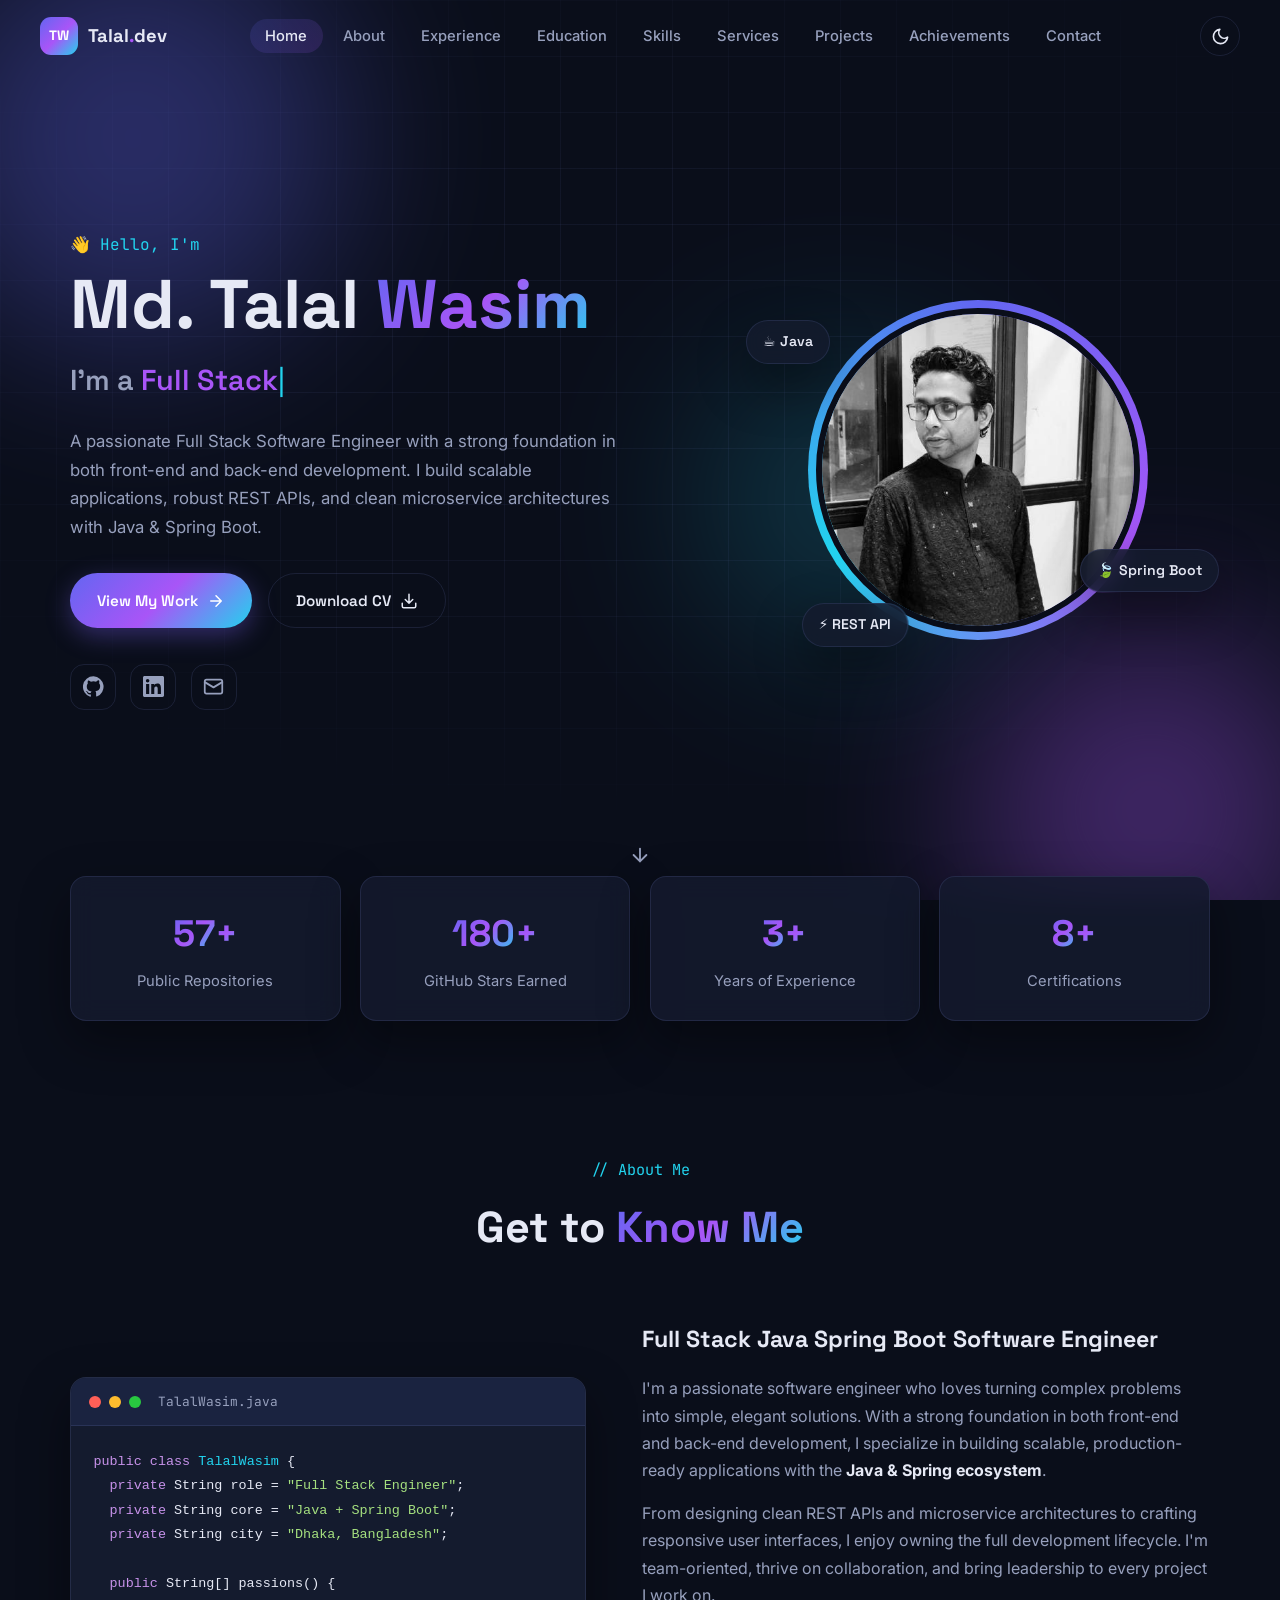
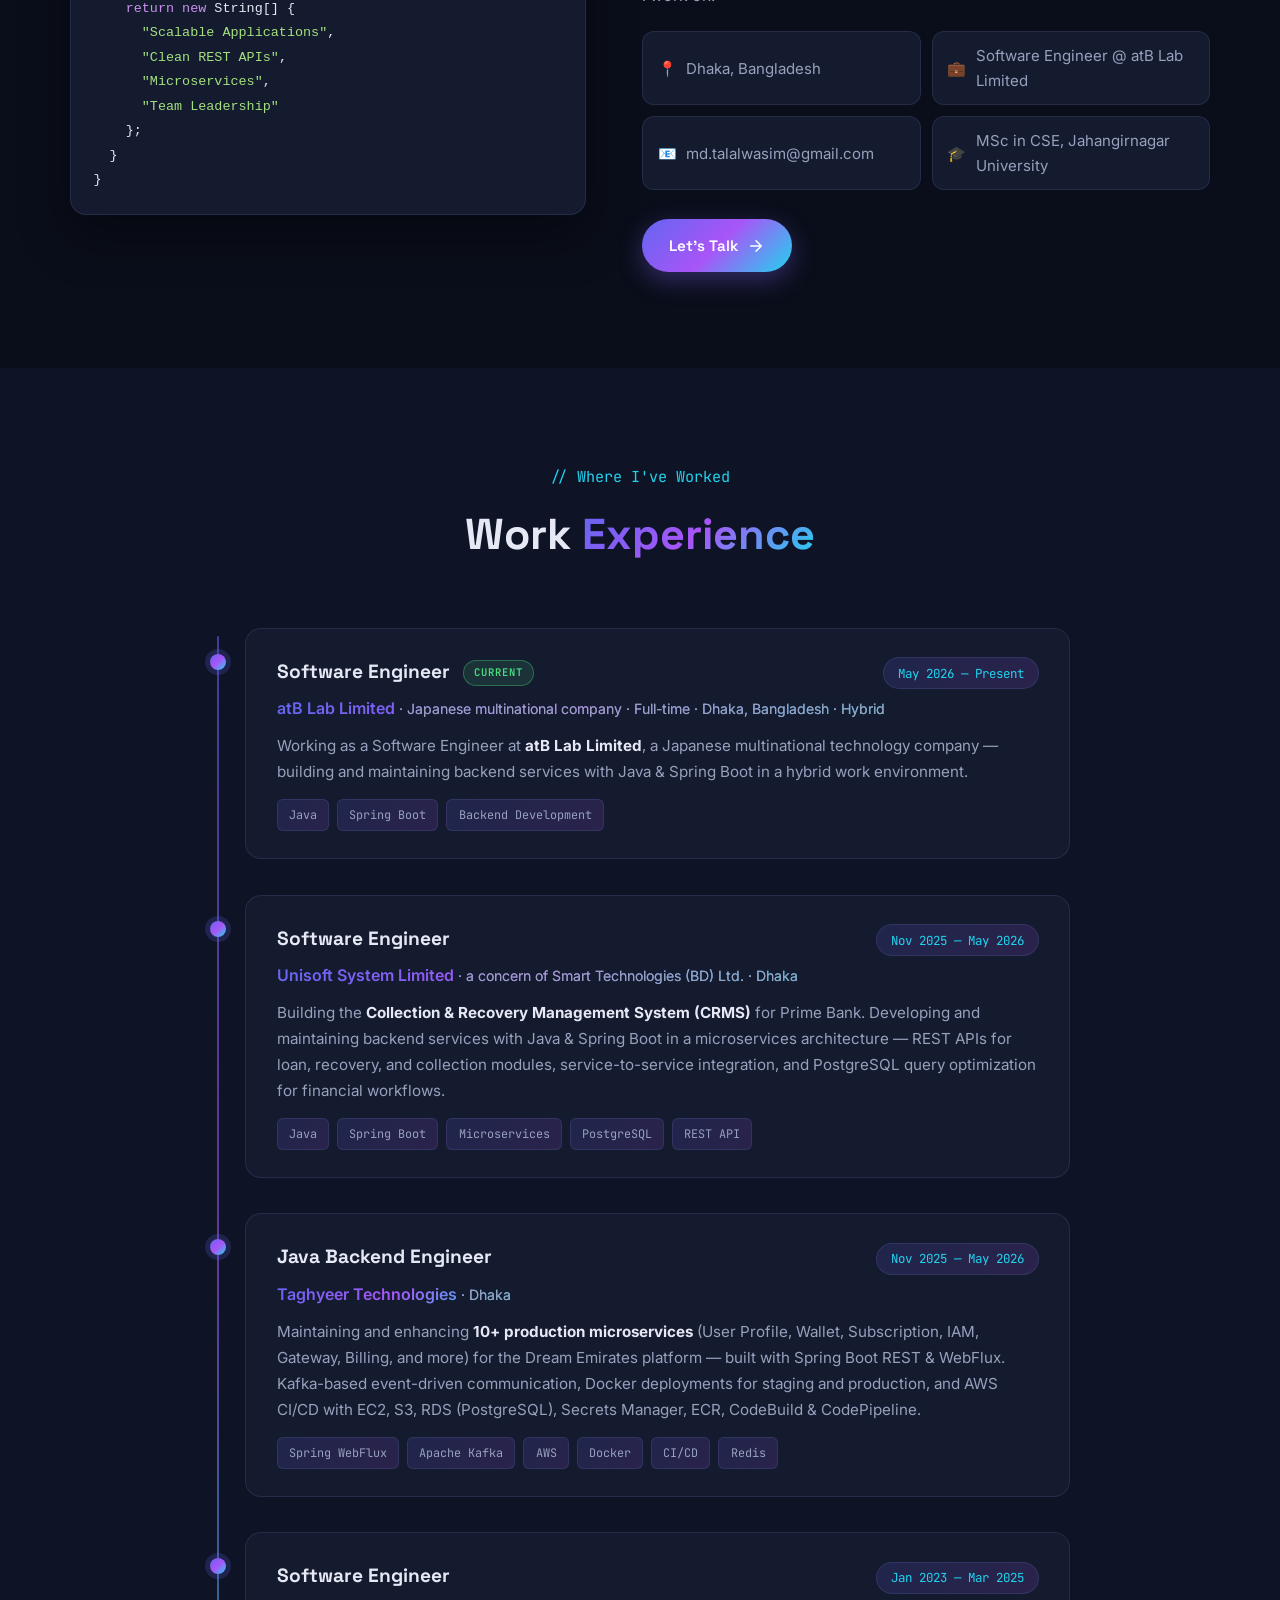
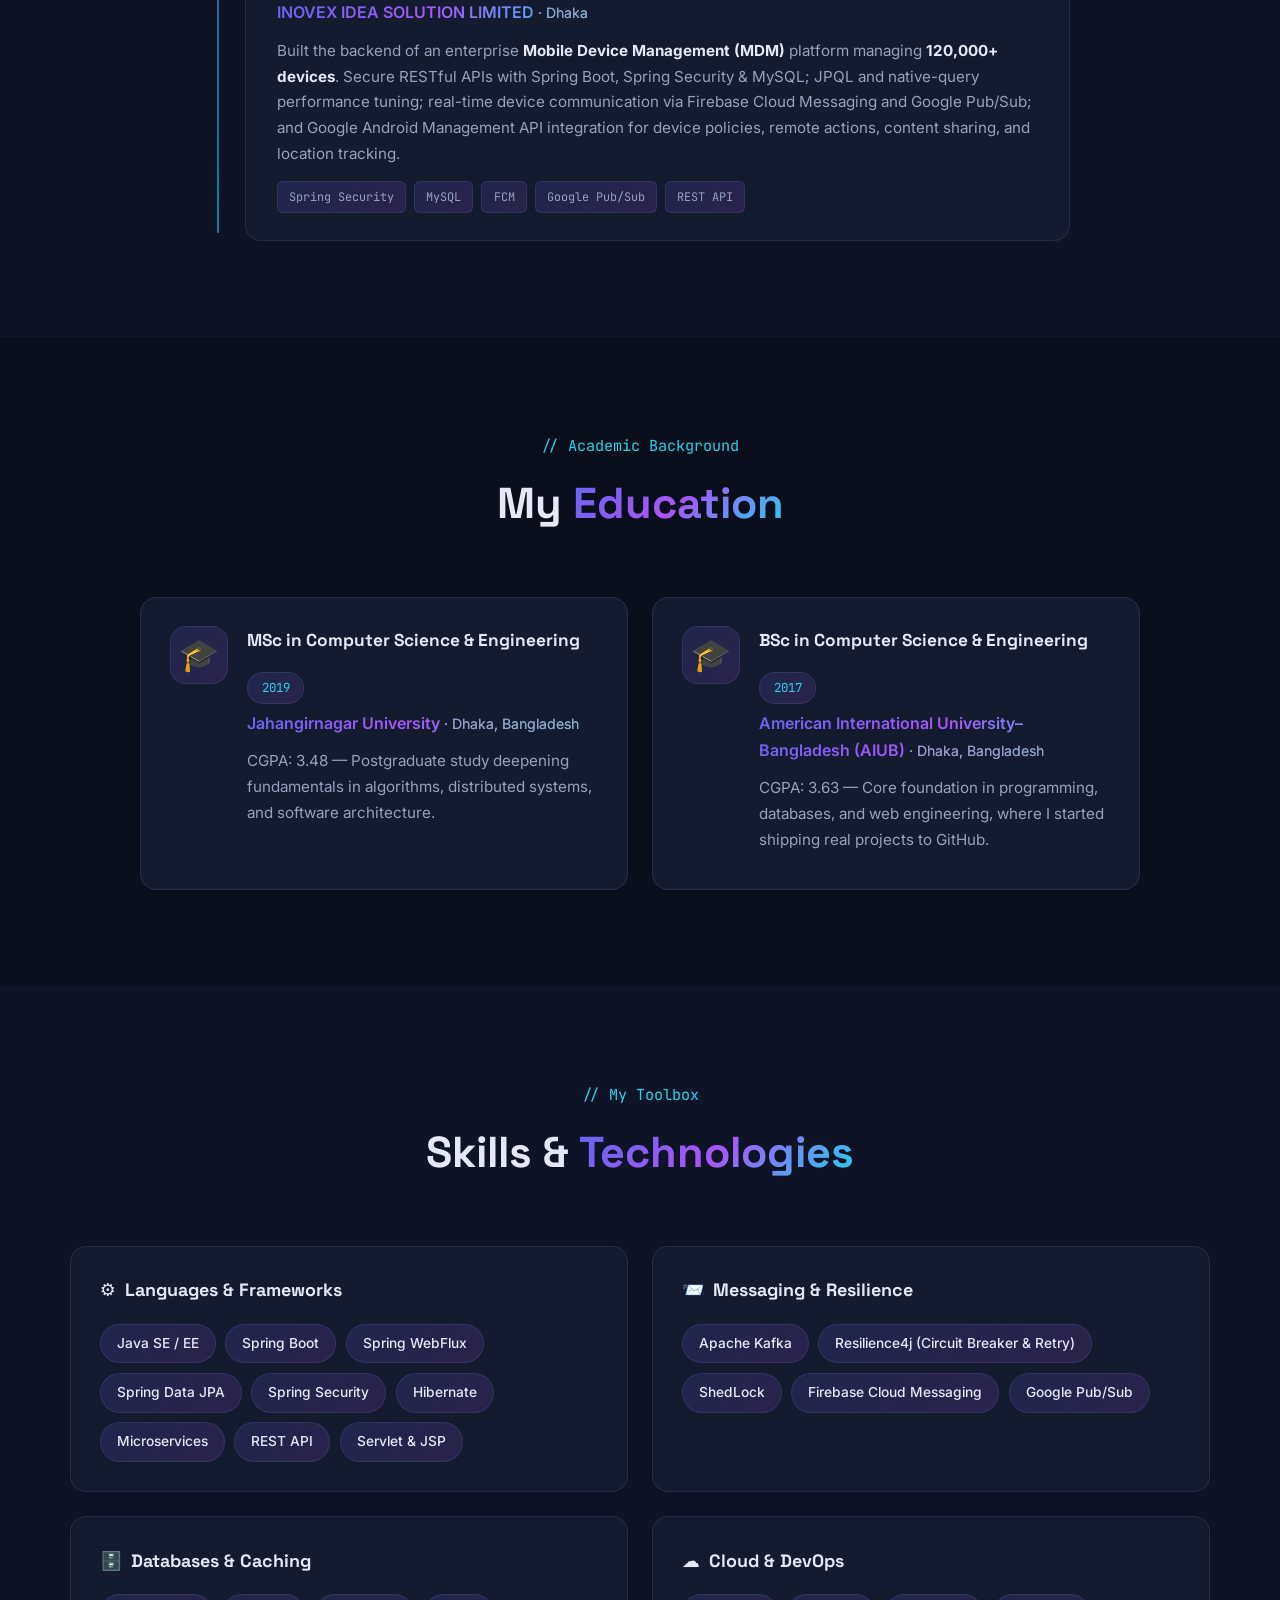
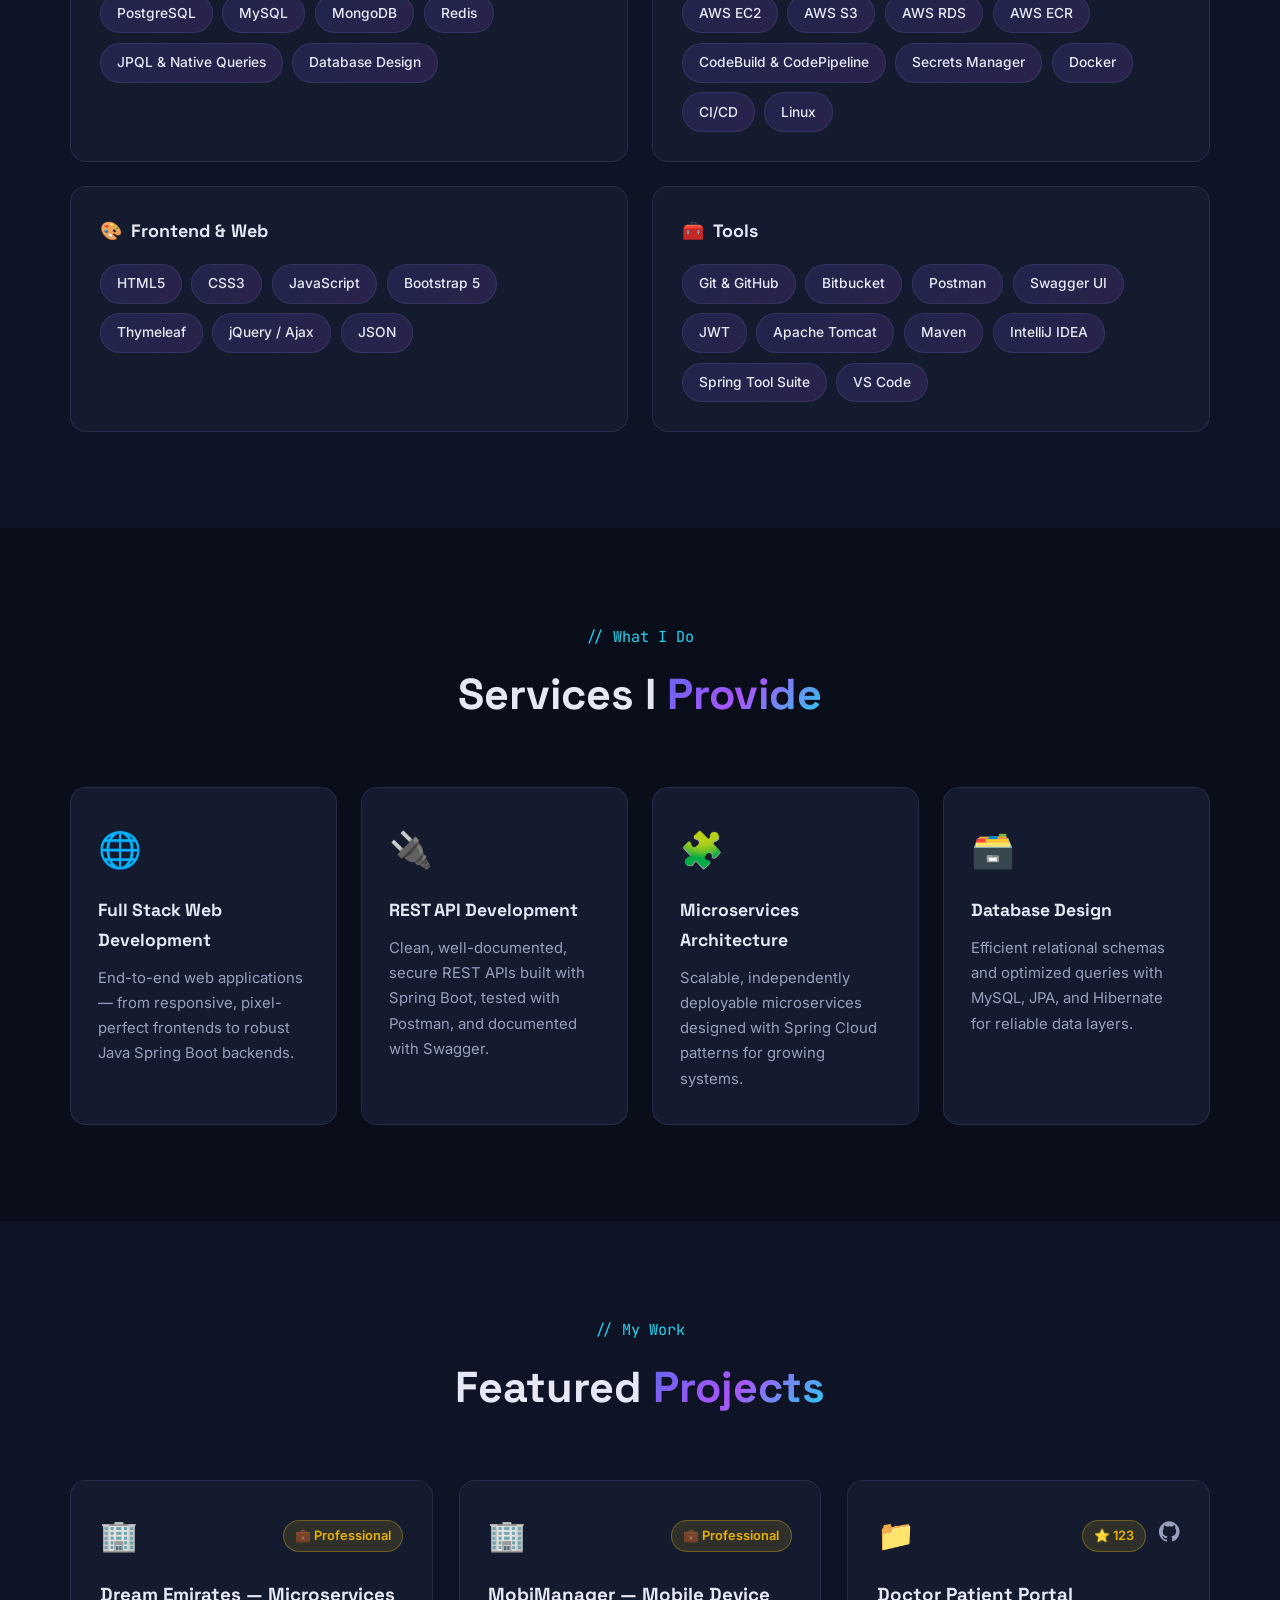
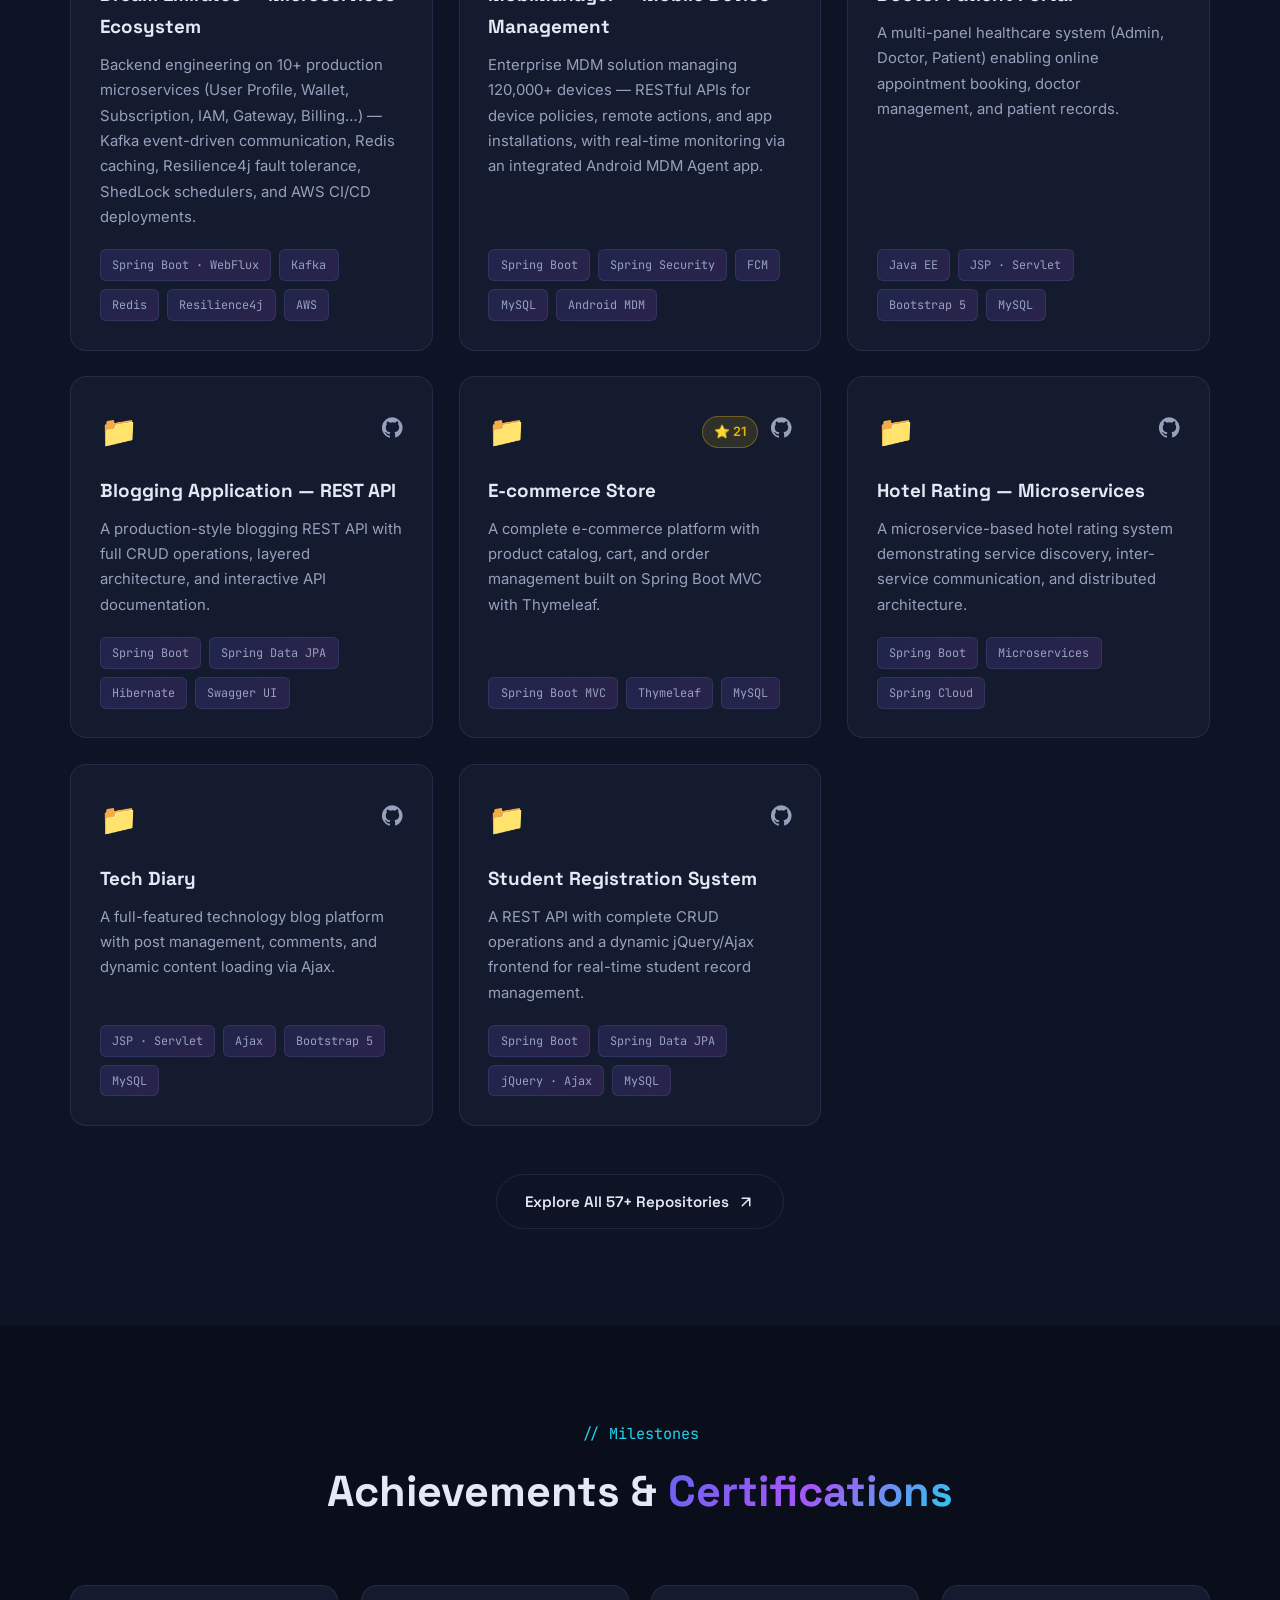
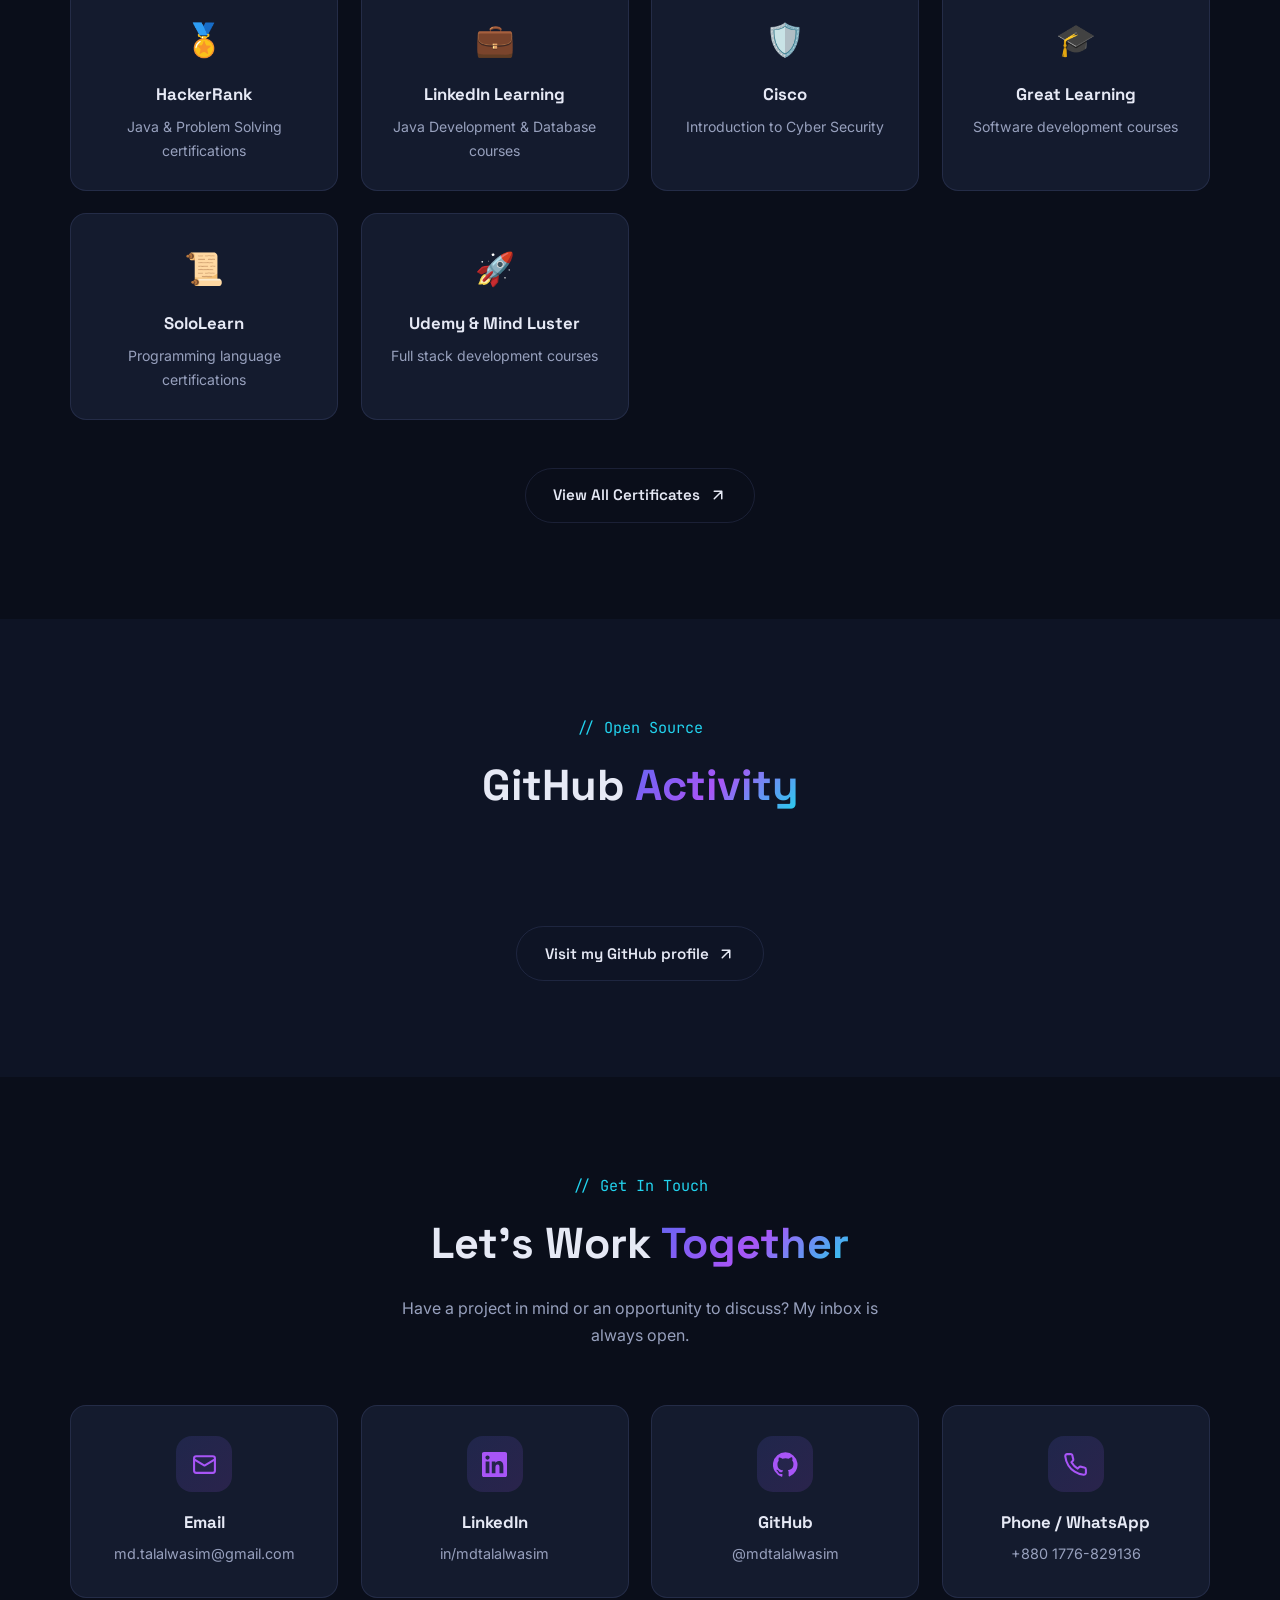
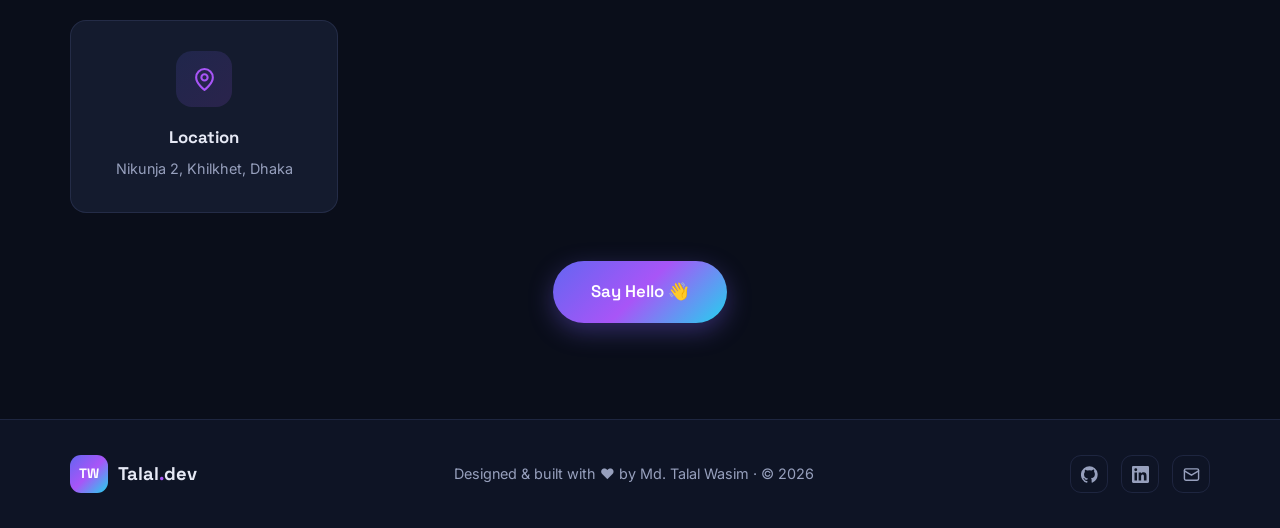
==== commit 52d1e99e: "Use GitHub avatar as profile photo instead of old site image Co-Authored-By: Claude Fable 5 <noreply" ====
--- a/index.html
+++ b/index.html
@@ -92,7 +92,7 @@
 
       <div class="hero-visual reveal">
         <div class="avatar-ring">
-          <img src="images/Md_Talal_Wasim.jpeg"
+          <img src="images/profile.jpeg"
                onerror="this.onerror=null;this.src='https://avatars.githubusercontent.com/mdtalalwasim';"
                alt="Md. Talal Wasim" class="avatar" />
         </div>
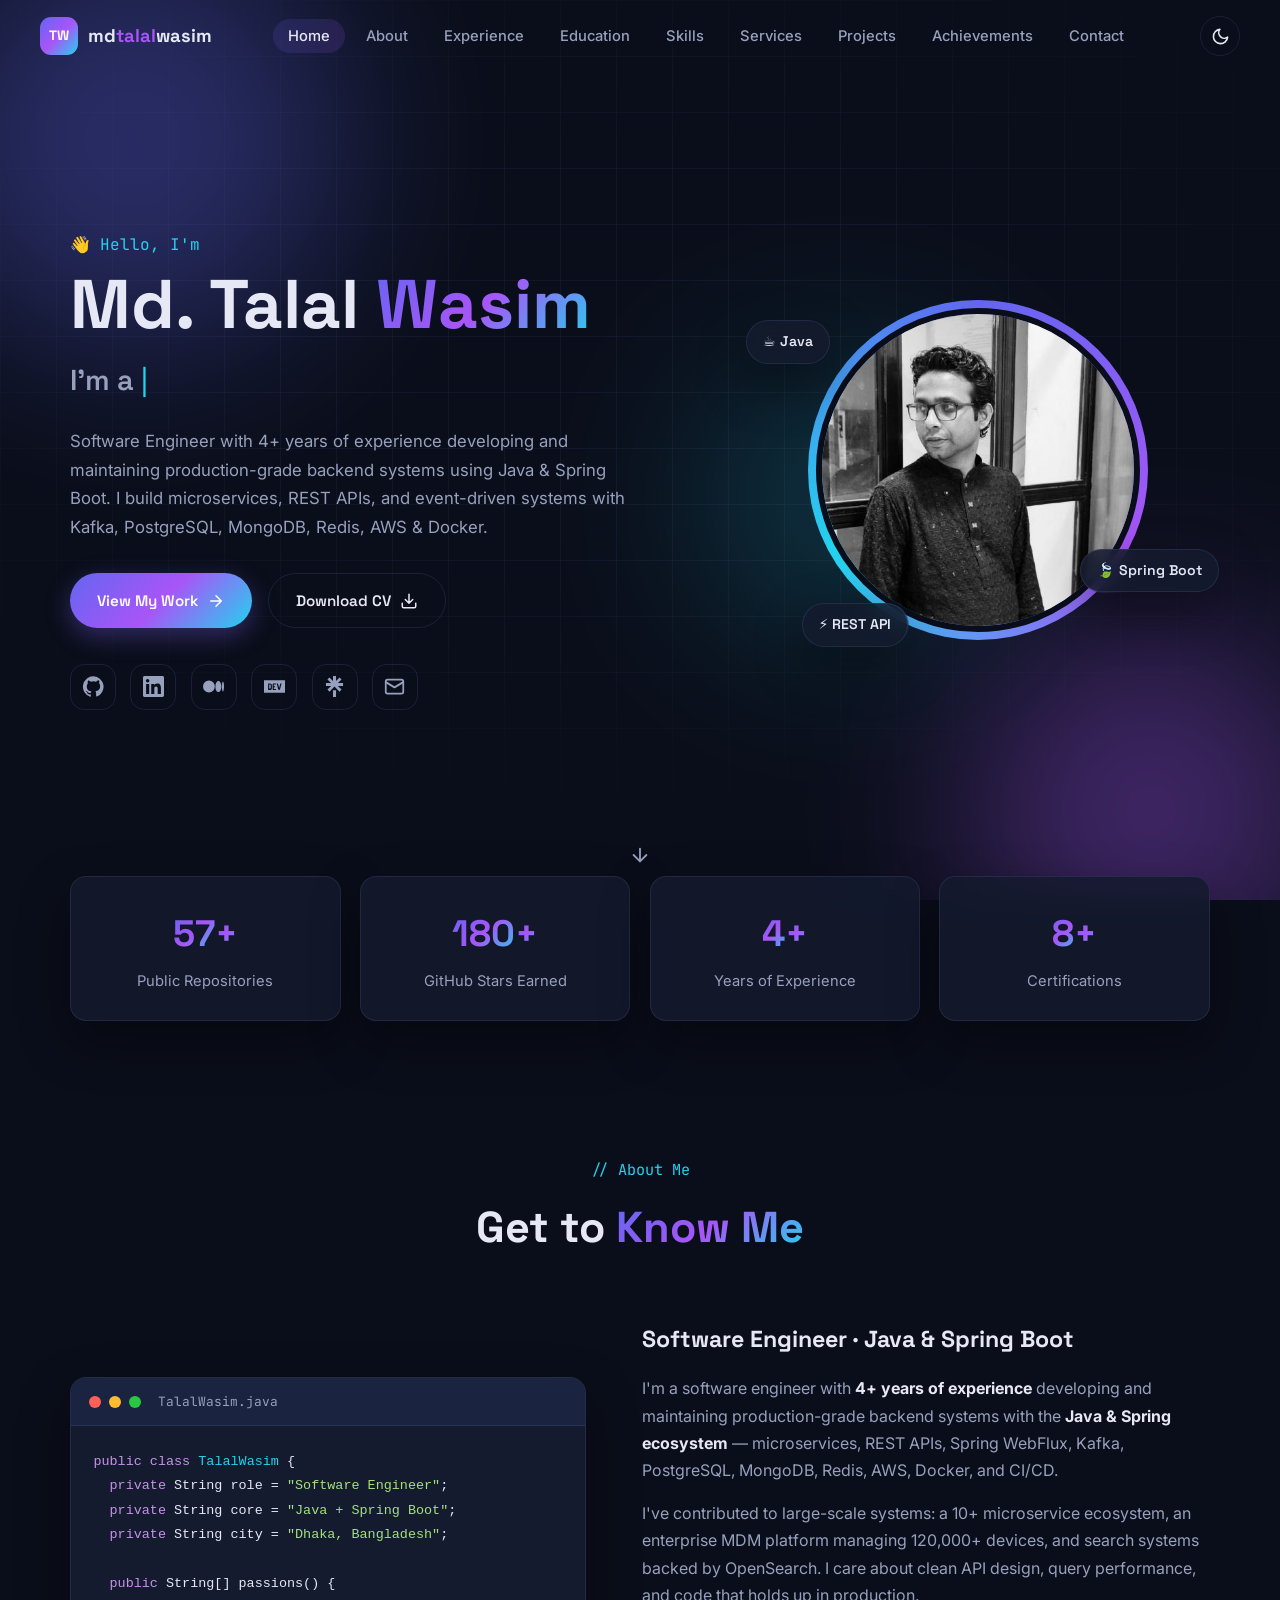
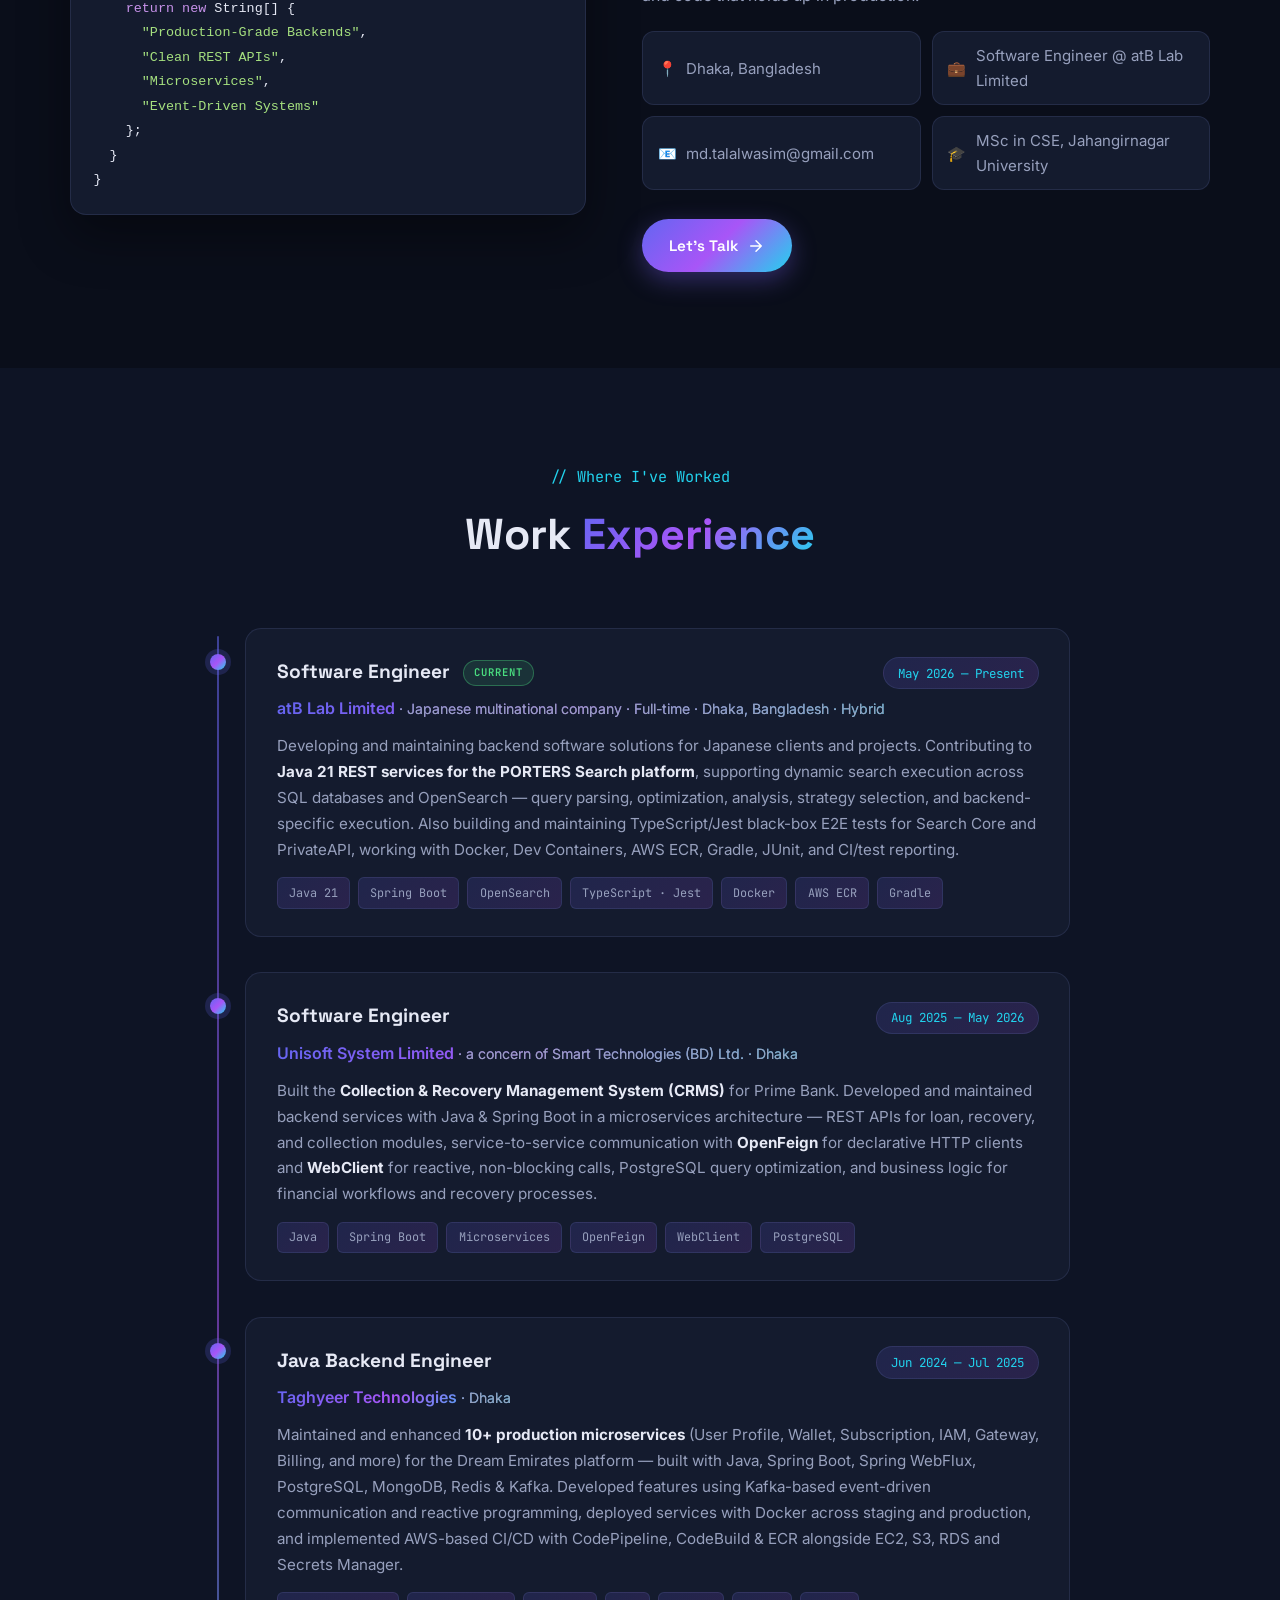
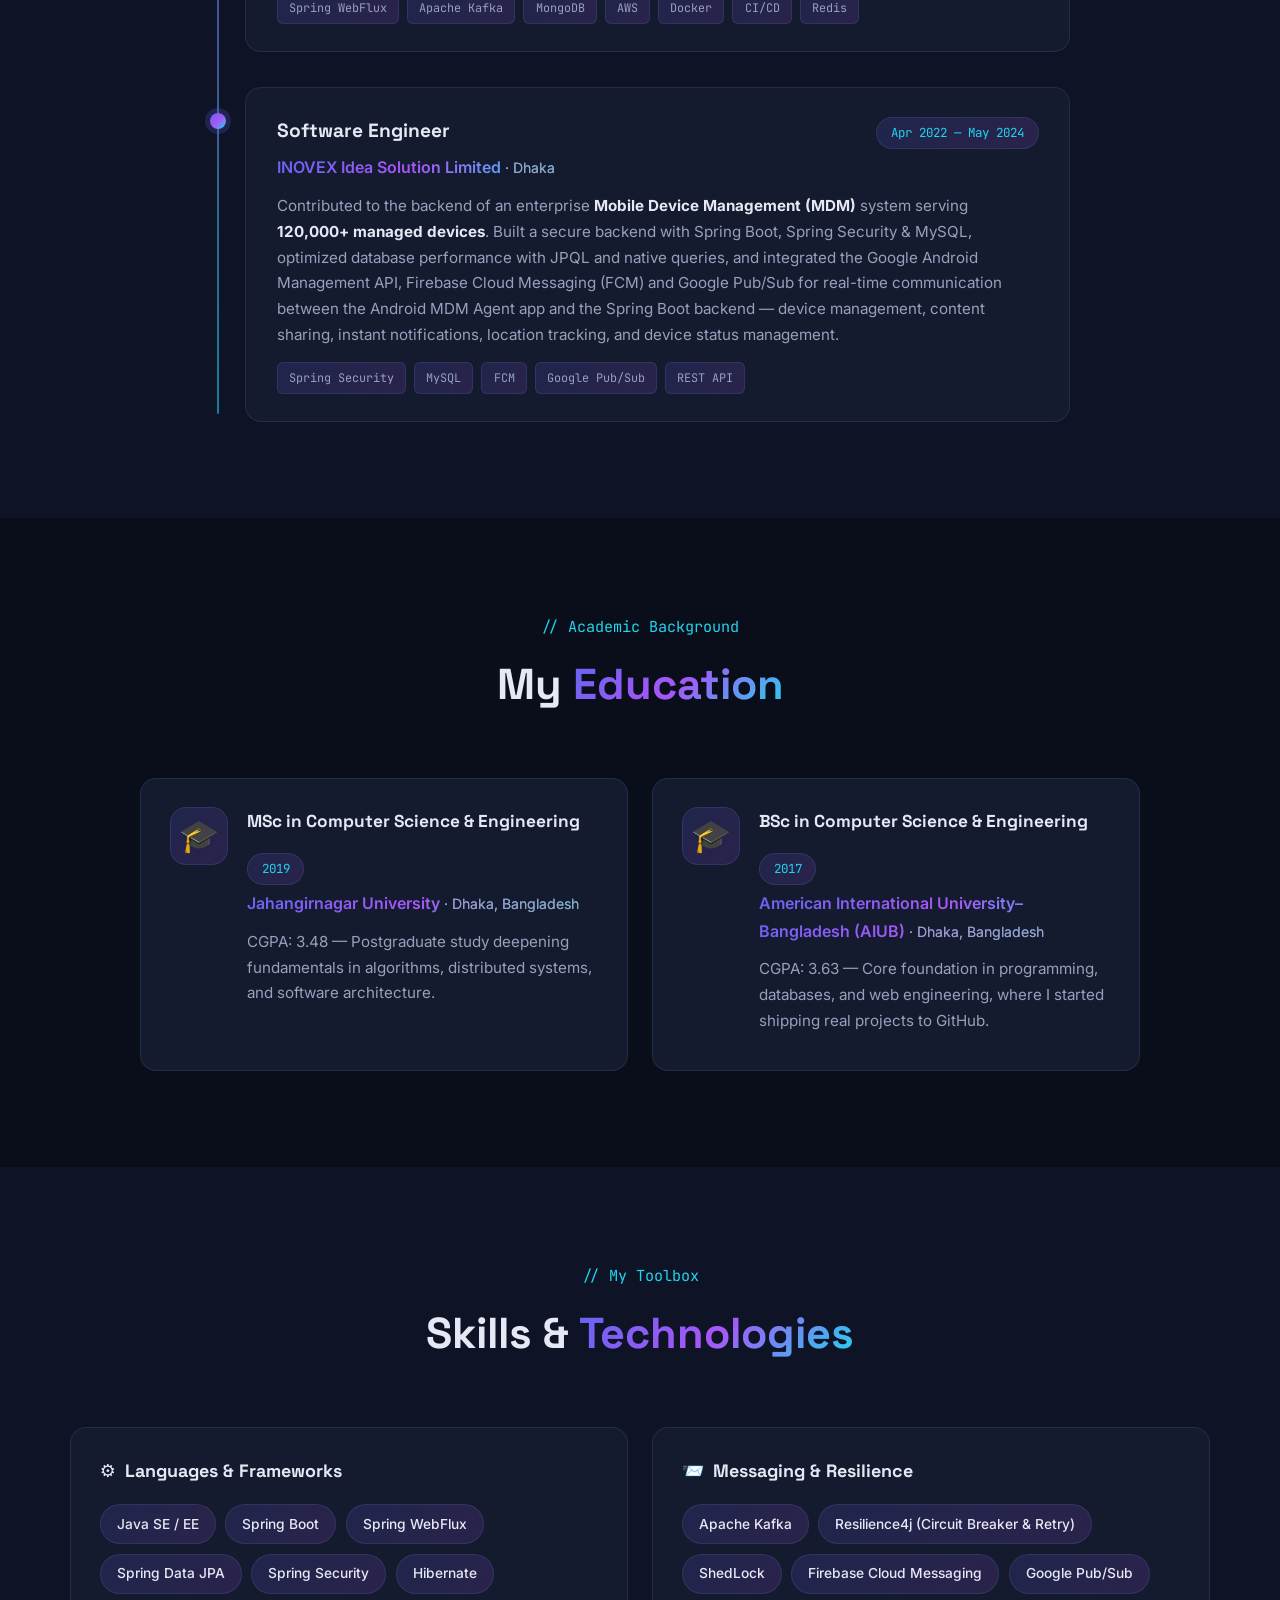
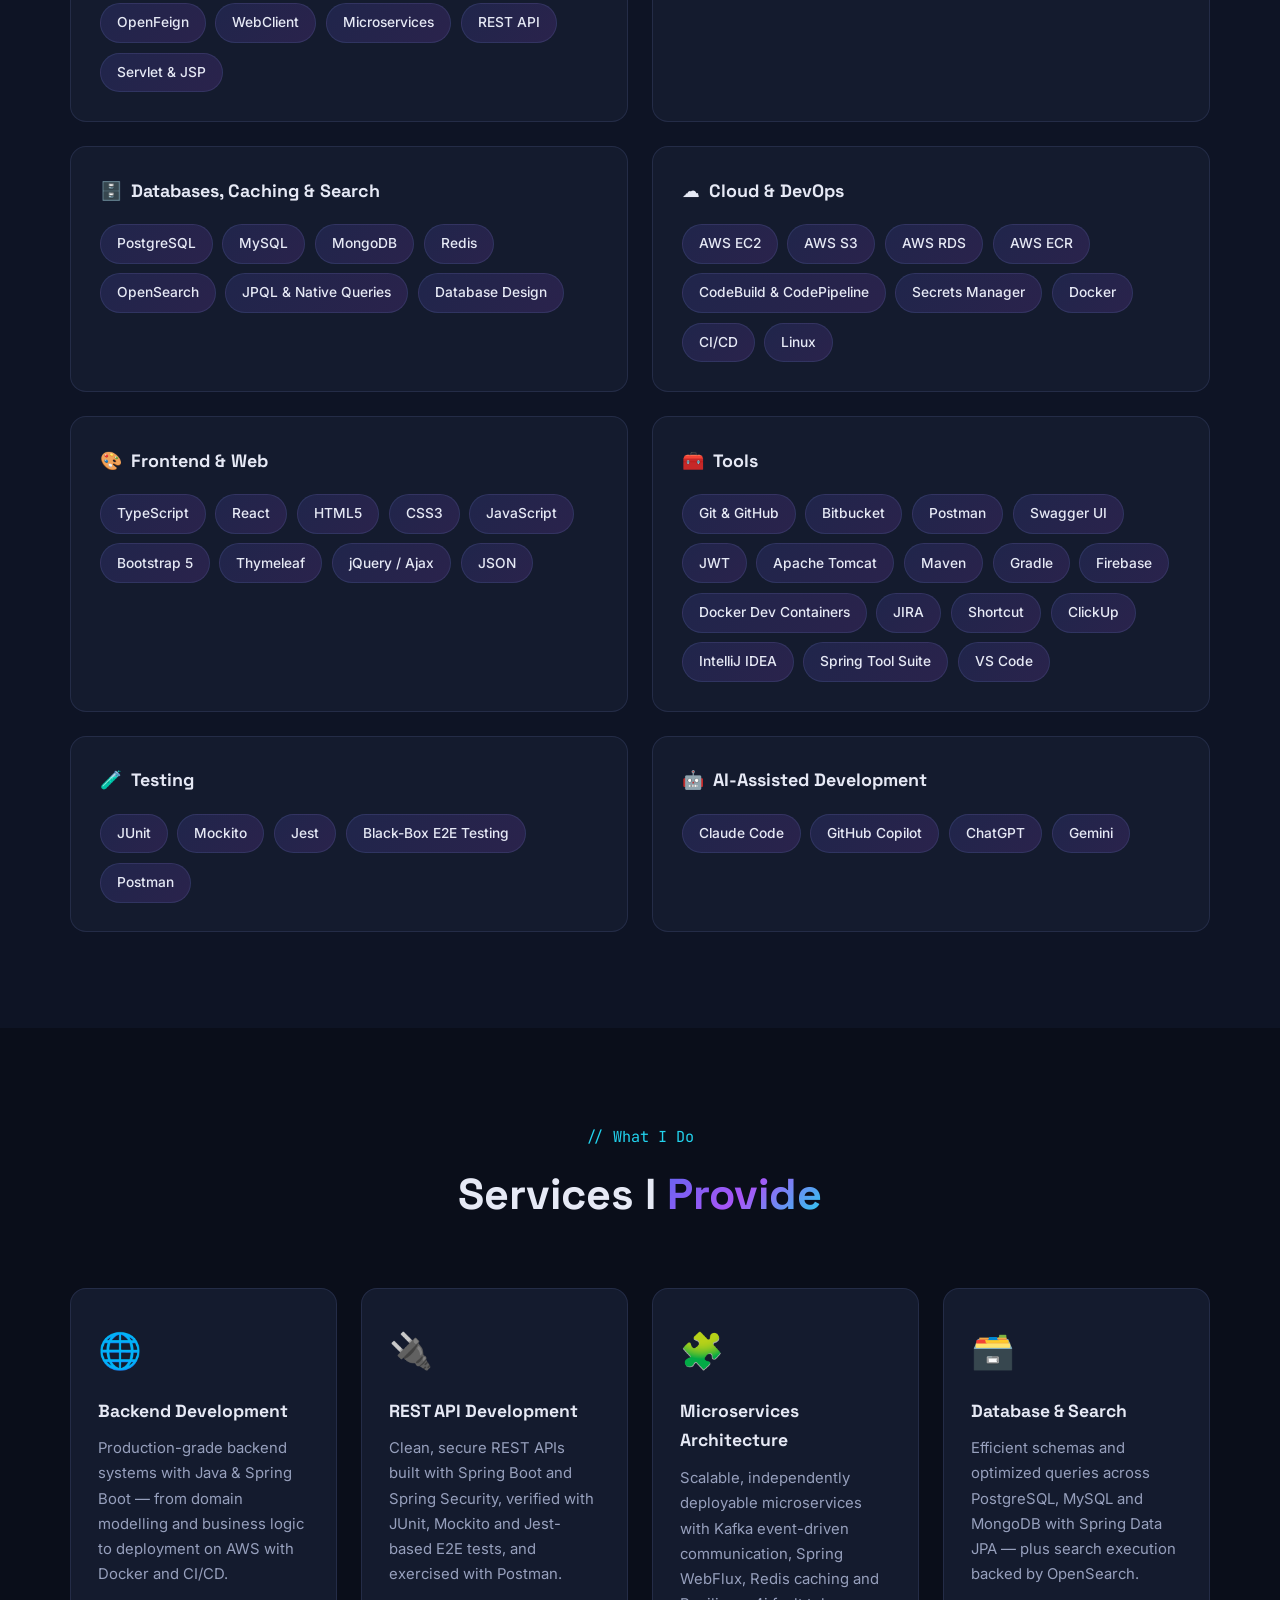
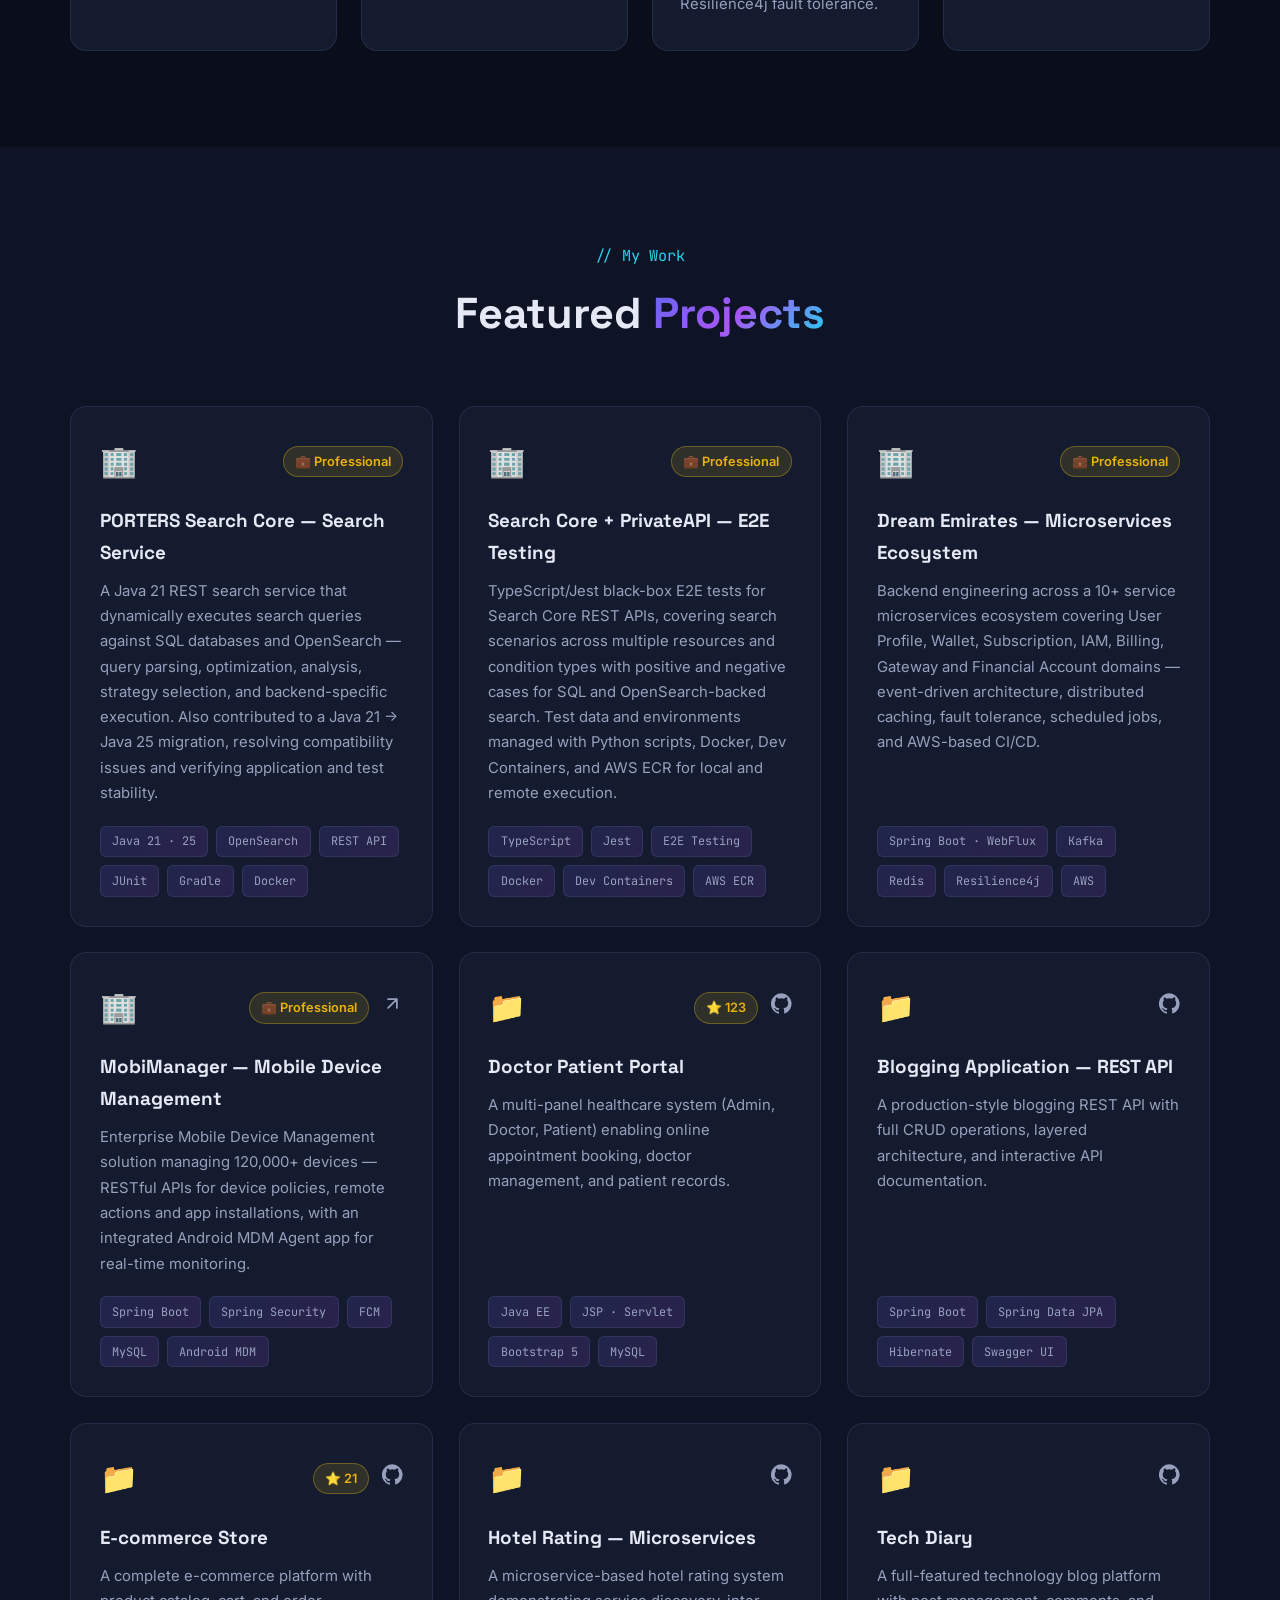
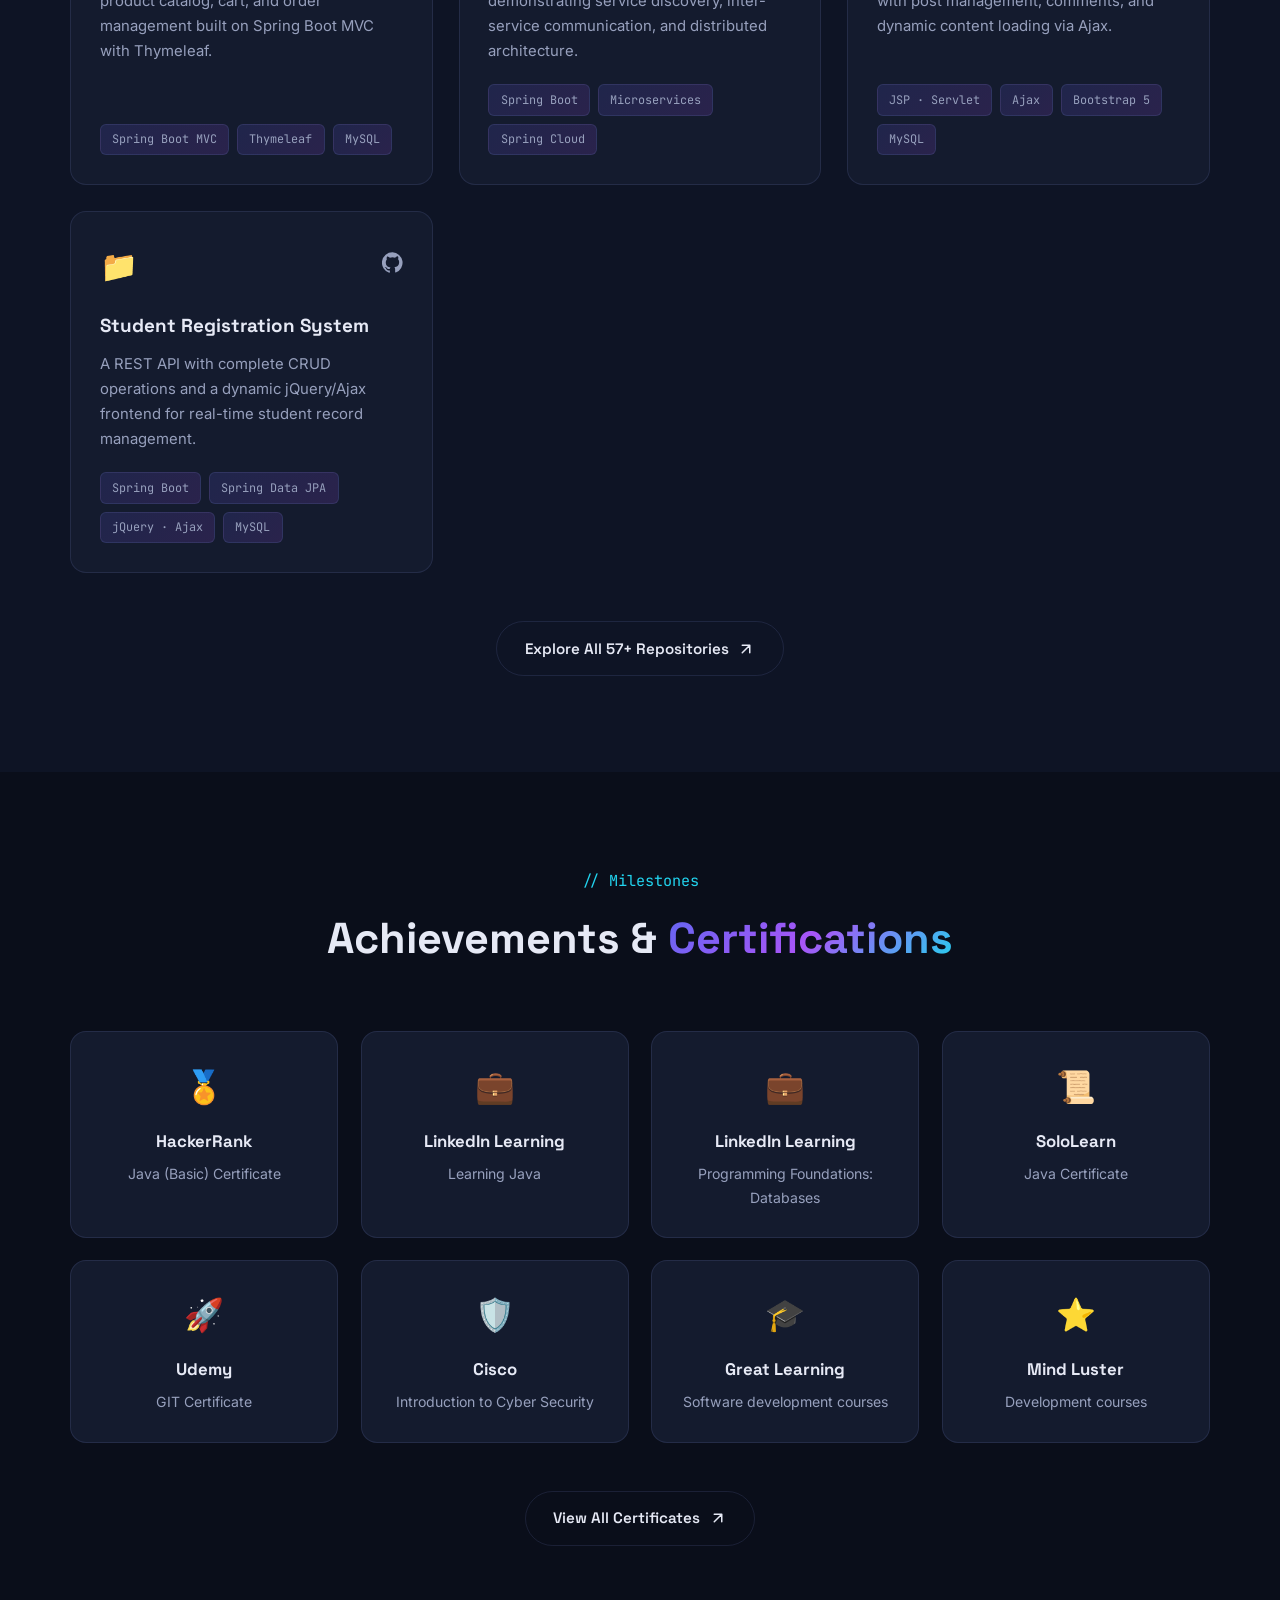
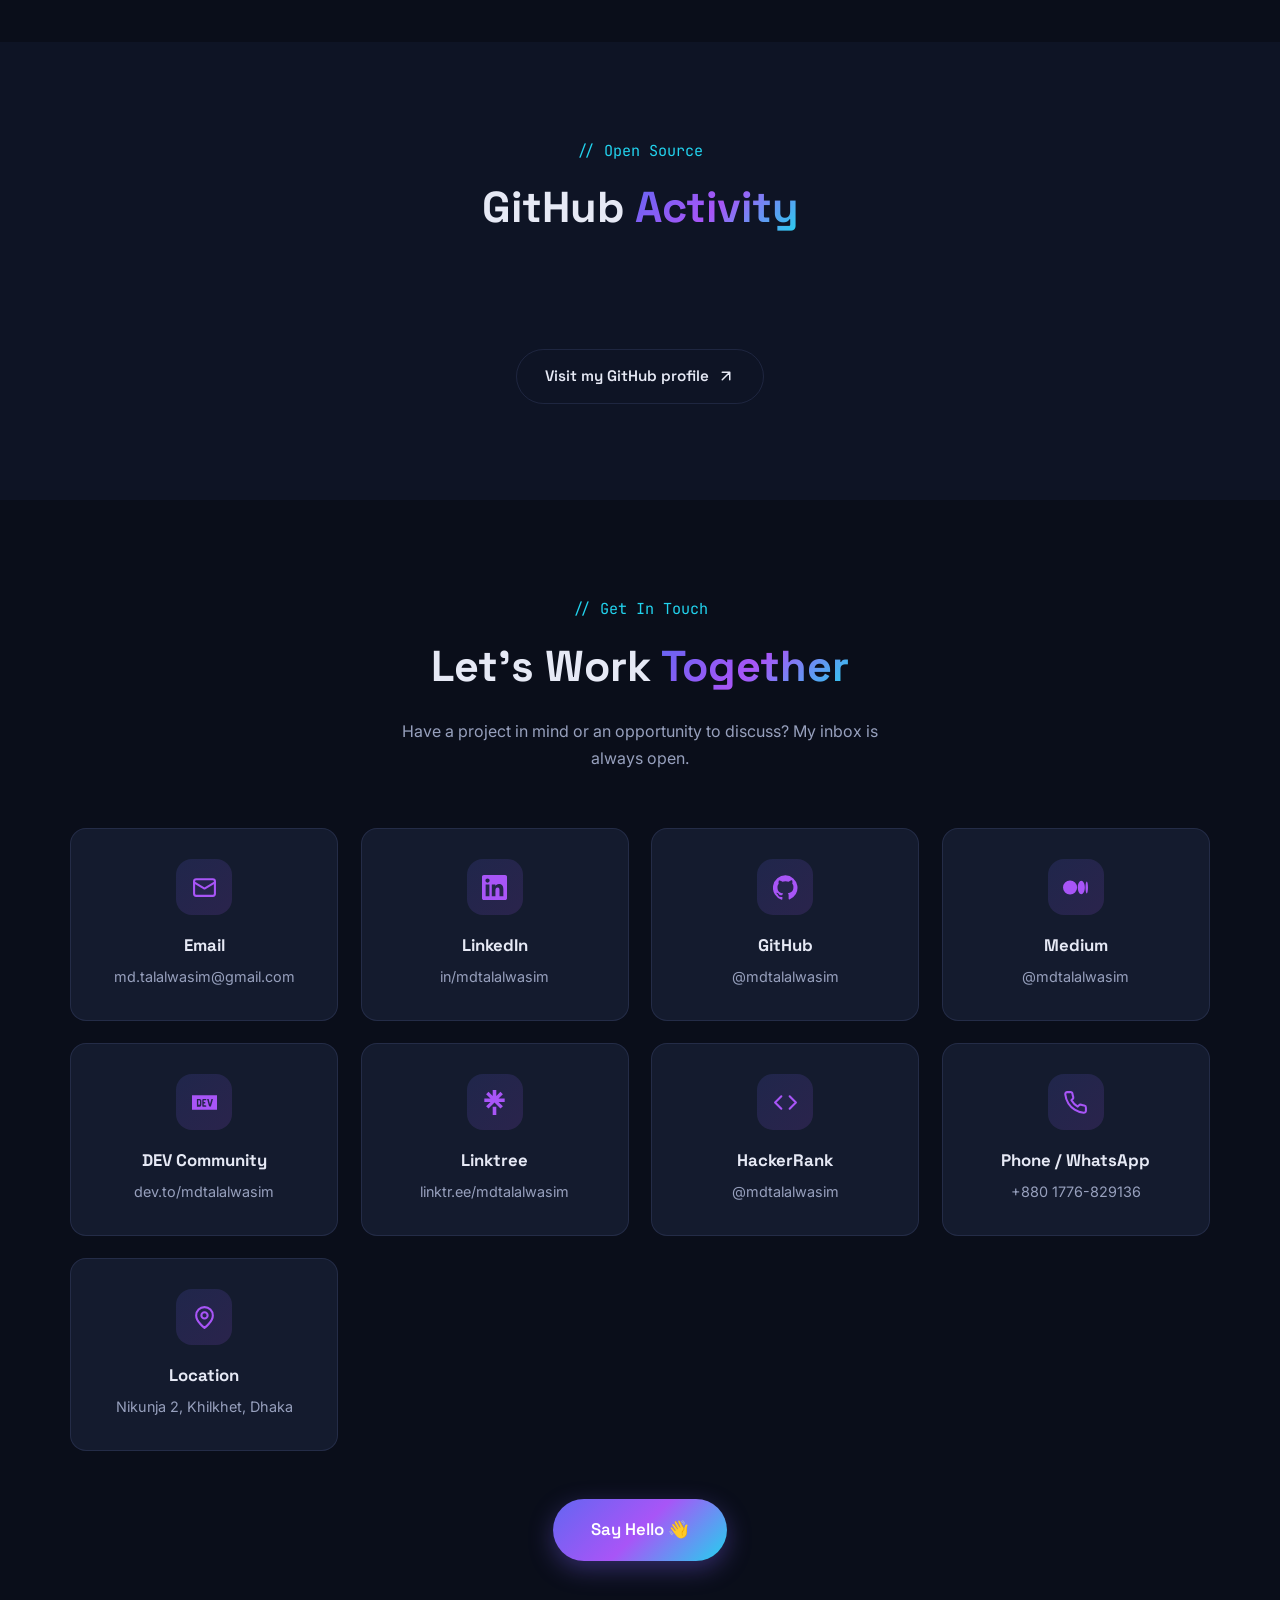
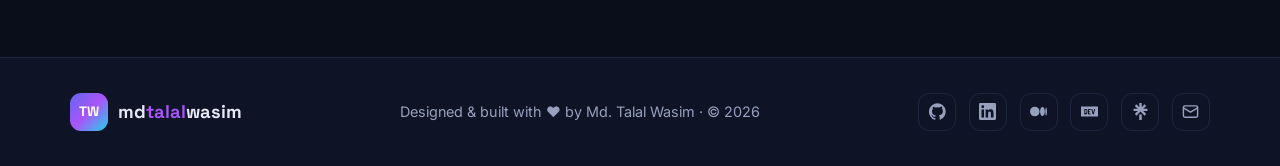
==== commit 099b209e: "Update portfolio to match new CV Content - Fix employment dates: Unisoft Aug 2025-May 2026, Taghyeer" ====
--- a/index.html
+++ b/index.html
@@ -3,11 +3,11 @@
 <head>
   <meta charset="UTF-8" />
   <meta name="viewport" content="width=device-width, initial-scale=1.0" />
-  <title>Md. Talal Wasim | Full Stack Java Spring Boot Engineer</title>
-  <meta name="description" content="Portfolio of Md. Talal Wasim — Full Stack Java Spring Boot Software Engineer. Building scalable web applications, REST APIs, and microservices." />
+  <title>Md. Talal Wasim | Software Engineer — Java &amp; Spring Boot</title>
+  <meta name="description" content="Portfolio of Md. Talal Wasim — Software Engineer with 4+ years building production-grade backend systems with Java, Spring Boot, microservices, REST APIs, Kafka, and AWS." />
   <meta name="author" content="Md. Talal Wasim" />
-  <meta property="og:title" content="Md. Talal Wasim | Full Stack Java Spring Boot Engineer" />
-  <meta property="og:description" content="Full Stack Software Engineer specializing in Java, Spring Boot, REST APIs, and microservices." />
+  <meta property="og:title" content="Md. Talal Wasim | Software Engineer — Java &amp; Spring Boot" />
+  <meta property="og:description" content="Software Engineer with 4+ years of experience in Java, Spring Boot, microservices, REST APIs, Kafka, PostgreSQL, and AWS." />
   <meta property="og:type" content="website" />
   <meta property="og:url" content="https://mdtalalwasim.github.io/" />
   <link rel="icon" href="data:image/svg+xml,<svg xmlns='http://www.w3.org/2000/svg' viewBox='0 0 100 100'><text y='.9em' font-size='90'>👨‍💻</text></svg>" />
@@ -23,7 +23,7 @@
     <nav class="nav-container">
       <a href="#home" class="logo">
         <span class="logo-mark">TW</span>
-        <span class="logo-text">Talal<span class="accent">.</span>dev</span>
+        <span class="logo-text">md<span class="accent">talal</span>wasim</span>
       </a>
 
       <ul class="nav-links" id="navLinks">
@@ -65,9 +65,9 @@
         <h1 class="hero-name reveal">Md. Talal <span class="gradient-text">Wasim</span></h1>
         <h2 class="hero-role reveal">I'm a <span class="typed-text" id="typedText"></span><span class="cursor">|</span></h2>
         <p class="hero-desc reveal">
-          A passionate Full Stack Software Engineer with a strong foundation in both
-          front-end and back-end development. I build scalable applications,
-          robust REST APIs, and clean microservice architectures with Java &amp; Spring Boot.
+          Software Engineer with 4+ years of experience developing and maintaining
+          production-grade backend systems using Java &amp; Spring Boot. I build microservices,
+          REST APIs, and event-driven systems with Kafka, PostgreSQL, MongoDB, Redis, AWS &amp; Docker.
         </p>
         <div class="hero-cta reveal">
           <a href="#projects" class="btn btn-primary">View My Work
@@ -84,6 +84,15 @@
           <a href="https://www.linkedin.com/in/mdtalalwasim/" target="_blank" rel="noopener" aria-label="LinkedIn">
             <svg viewBox="0 0 24 24" fill="currentColor"><path d="M20.4 20.5h-3.6v-5.6c0-1.3 0-3-1.8-3s-2.1 1.4-2.1 2.9v5.7H9.4V9h3.4v1.6c.5-.9 1.7-1.9 3.4-1.9 3.6 0 4.3 2.4 4.3 5.5v6.3zM5.3 7.4a2 2 0 1 1 0-4.1 2 2 0 0 1 0 4.1zm1.8 13.1H3.5V9h3.6v11.5zM22.2 0H1.8C.8 0 0 .8 0 1.7v20.6c0 1 .8 1.7 1.8 1.7h20.4c1 0 1.8-.8 1.8-1.7V1.7c0-1-.8-1.7-1.8-1.7z"/></svg>
           </a>
+          <a href="https://medium.com/@mdtalalwasim" target="_blank" rel="noopener" aria-label="Medium">
+            <svg viewBox="0 0 24 24" fill="currentColor"><path d="M13.54 12a6.8 6.8 0 0 1-6.77 6.82A6.8 6.8 0 0 1 0 12a6.8 6.8 0 0 1 6.77-6.82A6.8 6.8 0 0 1 13.54 12zM20.96 12c0 3.54-1.51 6.42-3.38 6.42-1.87 0-3.39-2.88-3.39-6.42s1.52-6.42 3.39-6.42 3.38 2.88 3.38 6.42M24 12c0 3.17-.53 5.75-1.19 5.75-.66 0-1.19-2.58-1.19-5.75s.53-5.75 1.19-5.75C23.47 6.25 24 8.83 24 12z"/></svg>
+          </a>
+          <a href="https://dev.to/mdtalalwasim" target="_blank" rel="noopener" aria-label="DEV Community">
+            <svg viewBox="0 0 24 24" fill="currentColor"><path d="M7.42 10.05c-.18-.16-.46-.23-.84-.23H6v4.36h.58c.38 0 .66-.07.84-.23.18-.16.27-.42.27-.79v-2.32c0-.37-.09-.63-.27-.79zM0 4.94v14.12h24V4.94H0zM8.56 15.3c-.44.58-1.06.77-2.53.77H4.71V8.53h1.4c1.67 0 2.16.18 2.6.9.27.46.29.6.32 2.57.05 2.23-.02 2.73-.47 3.3zm5.09-5.47h-2.47v1.77h1.52v1.28l-.72.04-.75.03v1.77l1.22.03 1.2.04v1.28h-1.6c-1.53 0-1.6-.01-1.87-.3l-.3-.28v-3.16c0-3.02.01-3.18.25-3.48.23-.31.25-.31 1.88-.31h1.64v1.29zm4.68 5.45c-.17.43-.64.79-1 .79-.18 0-.45-.15-.67-.39-.32-.32-.45-.63-.82-2.08l-.9-3.39-.45-1.67h.76c.4 0 .75.02.75.05 0 .06 1.16 4.54 1.26 4.83.04.15.32-.7.73-2.3l.66-2.52.74-.04c.4-.02.73 0 .73.04 0 .14-1.67 6.38-1.8 6.68z"/></svg>
+          </a>
+          <a href="https://linktr.ee/mdtalalwasim" target="_blank" rel="noopener" aria-label="Linktree">
+            <svg viewBox="0 0 24 24" fill="currentColor"><path d="M13.736 5.853 17.741 1.736l2.325 2.38-4.2 4.005h5.908v3.305h-5.937l4.229 4.108-2.325 2.334-5.741-5.769-5.741 5.769-2.325-2.334 4.229-4.108H2.226V8.121h5.909l-4.2-4.005 2.324-2.38 4.005 4.117V0h3.472v5.853zm-3.472 10.306h3.472V24h-3.472v-7.841z"/></svg>
+          </a>
           <a href="mailto:md.talalwasim@gmail.com" aria-label="Email">
             <svg viewBox="0 0 24 24" fill="none" stroke="currentColor" stroke-width="2" stroke-linecap="round" stroke-linejoin="round"><rect x="2" y="4" width="20" height="16" rx="2"/><path d="m22 7-10 6L2 7"/></svg>
           </a>
@@ -119,7 +128,7 @@
         <p>GitHub Stars Earned</p>
       </div>
       <div class="stat-card reveal">
-        <span class="stat-number" data-count="3">0</span><span class="stat-plus">+</span>
+        <span class="stat-number" data-count="4">0</span><span class="stat-plus">+</span>
         <p>Years of Experience</p>
       </div>
       <div class="stat-card reveal">
@@ -144,34 +153,34 @@
             <span class="code-filename">TalalWasim.java</span>
           </div>
           <pre class="code-body"><code><span class="kw">public class</span> <span class="cls">TalalWasim</span> {
-  <span class="kw">private</span> String role = <span class="str">"Full Stack Engineer"</span>;
+  <span class="kw">private</span> String role = <span class="str">"Software Engineer"</span>;
   <span class="kw">private</span> String core = <span class="str">"Java + Spring Boot"</span>;
   <span class="kw">private</span> String city = <span class="str">"Dhaka, Bangladesh"</span>;
 
   <span class="kw">public</span> String[] passions() {
     <span class="kw">return new</span> String[] {
-      <span class="str">"Scalable Applications"</span>,
+      <span class="str">"Production-Grade Backends"</span>,
       <span class="str">"Clean REST APIs"</span>,
       <span class="str">"Microservices"</span>,
-      <span class="str">"Team Leadership"</span>
+      <span class="str">"Event-Driven Systems"</span>
     };
   }
 }</code></pre>
         </div>
 
         <div class="about-text reveal">
-          <h3>Full Stack Java Spring Boot Software Engineer</h3>
+          <h3>Software Engineer &middot; Java &amp; Spring Boot</h3>
           <p>
-            I'm a passionate software engineer who loves turning complex problems into
-            simple, elegant solutions. With a strong foundation in both front-end and
-            back-end development, I specialize in building scalable, production-ready
-            applications with the <strong>Java &amp; Spring ecosystem</strong>.
+            I'm a software engineer with <strong>4+ years of experience</strong> developing and
+            maintaining production-grade backend systems with the
+            <strong>Java &amp; Spring ecosystem</strong> &mdash; microservices, REST APIs,
+            Spring WebFlux, Kafka, PostgreSQL, MongoDB, Redis, AWS, Docker, and CI/CD.
           </p>
           <p>
-            From designing clean REST APIs and microservice architectures to crafting
-            responsive user interfaces, I enjoy owning the full development lifecycle.
-            I'm team-oriented, thrive on collaboration, and bring leadership to every
-            project I work on.
+            I've contributed to large-scale systems: a 10+ microservice ecosystem, an
+            enterprise MDM platform managing 120,000+ devices, and search systems backed by
+            OpenSearch. I care about clean API design, query performance, and code that
+            holds up in production.
           </p>
           <ul class="about-facts">
             <li><span>📍</span> Dhaka, Bangladesh</li>
@@ -203,14 +212,18 @@
               <h3>Software Engineer <span class="current-badge">Current</span></h3>
               <span class="timeline-date">May 2026 — Present</span>
             </div>
-            <p class="timeline-company">atB Lab Limited <span class="timeline-note">· Japanese multinational company · Full-time · Dhaka, Bangladesh · Hybrid</span></p>
+            <p class="timeline-company"><a href="https://atb-lab.jp/" target="_blank" rel="noopener" title="Visit atB Lab Limited">atB Lab Limited</a> <span class="timeline-note">· Japanese multinational company · Full-time · Dhaka, Bangladesh · Hybrid</span></p>
             <p class="timeline-desc">
-              Working as a Software Engineer at <strong>atB Lab Limited</strong>, a Japanese
-              multinational technology company — building and maintaining backend services
-              with Java &amp; Spring Boot in a hybrid work environment.
+              Developing and maintaining backend software solutions for Japanese clients and
+              projects. Contributing to <strong>Java 21 REST services for the PORTERS Search
+              platform</strong>, supporting dynamic search execution across SQL databases and
+              OpenSearch — query parsing, optimization, analysis, strategy selection, and
+              backend-specific execution. Also building and maintaining TypeScript/Jest black-box
+              E2E tests for Search Core and PrivateAPI, working with Docker, Dev Containers,
+              AWS ECR, Gradle, JUnit, and CI/test reporting.
             </p>
             <div class="project-tags">
-              <span>Java</span><span>Spring Boot</span><span>Backend Development</span>
+              <span>Java 21</span><span>Spring Boot</span><span>OpenSearch</span><span>TypeScript · Jest</span><span>Docker</span><span>AWS ECR</span><span>Gradle</span>
             </div>
           </div>
         </article>
@@ -220,17 +233,19 @@
           <div class="timeline-card">
             <div class="timeline-head">
               <h3>Software Engineer</h3>
-              <span class="timeline-date">Nov 2025 — May 2026</span>
-            </div>
-            <p class="timeline-company">Unisoft System Limited <span class="timeline-note">· a concern of Smart Technologies (BD) Ltd. · Dhaka</span></p>
+              <span class="timeline-date">Aug 2025 — May 2026</span>
+            </div>
+            <p class="timeline-company"><a href="https://uslbd.com/" target="_blank" rel="noopener" title="Visit Unisoft System Limited">Unisoft System Limited</a> <span class="timeline-note">· a concern of Smart Technologies (BD) Ltd. · Dhaka</span></p>
             <p class="timeline-desc">
-              Building the <strong>Collection &amp; Recovery Management System (CRMS)</strong> for
-              Prime Bank. Developing and maintaining backend services with Java &amp; Spring Boot in
+              Built the <strong>Collection &amp; Recovery Management System (CRMS)</strong> for
+              Prime Bank. Developed and maintained backend services with Java &amp; Spring Boot in
               a microservices architecture — REST APIs for loan, recovery, and collection modules,
-              service-to-service integration, and PostgreSQL query optimization for financial workflows.
+              service-to-service communication with <strong>OpenFeign</strong> for declarative HTTP
+              clients and <strong>WebClient</strong> for reactive, non-blocking calls, PostgreSQL
+              query optimization, and business logic for financial workflows and recovery processes.
             </p>
             <div class="project-tags">
-              <span>Java</span><span>Spring Boot</span><span>Microservices</span><span>PostgreSQL</span><span>REST API</span>
+              <span>Java</span><span>Spring Boot</span><span>Microservices</span><span>OpenFeign</span><span>WebClient</span><span>PostgreSQL</span>
             </div>
           </div>
         </article>
@@ -240,18 +255,19 @@
           <div class="timeline-card">
             <div class="timeline-head">
               <h3>Java Backend Engineer</h3>
-              <span class="timeline-date">Nov 2025 — May 2026</span>
-            </div>
-            <p class="timeline-company">Taghyeer Technologies <span class="timeline-note">· Dhaka</span></p>
+              <span class="timeline-date">Jun 2024 — Jul 2025</span>
+            </div>
+            <p class="timeline-company"><a href="https://taghyeer.ai/" target="_blank" rel="noopener" title="Visit Taghyeer Technologies">Taghyeer Technologies</a> <span class="timeline-note">· Dhaka</span></p>
             <p class="timeline-desc">
-              Maintaining and enhancing <strong>10+ production microservices</strong> (User Profile,
+              Maintained and enhanced <strong>10+ production microservices</strong> (User Profile,
               Wallet, Subscription, IAM, Gateway, Billing, and more) for the Dream Emirates platform —
-              built with Spring Boot REST &amp; WebFlux. Kafka-based event-driven communication,
-              Docker deployments for staging and production, and AWS CI/CD with EC2, S3,
-              RDS (PostgreSQL), Secrets Manager, ECR, CodeBuild &amp; CodePipeline.
+              built with Java, Spring Boot, Spring WebFlux, PostgreSQL, MongoDB, Redis &amp; Kafka.
+              Developed features using Kafka-based event-driven communication and reactive programming,
+              deployed services with Docker across staging and production, and implemented AWS-based
+              CI/CD with CodePipeline, CodeBuild &amp; ECR alongside EC2, S3, RDS and Secrets Manager.
             </p>
             <div class="project-tags">
-              <span>Spring WebFlux</span><span>Apache Kafka</span><span>AWS</span><span>Docker</span><span>CI/CD</span><span>Redis</span>
+              <span>Spring WebFlux</span><span>Apache Kafka</span><span>MongoDB</span><span>AWS</span><span>Docker</span><span>CI/CD</span><span>Redis</span>
             </div>
           </div>
         </article>
@@ -261,16 +277,17 @@
           <div class="timeline-card">
             <div class="timeline-head">
               <h3>Software Engineer</h3>
-              <span class="timeline-date">Jan 2023 — Mar 2025</span>
-            </div>
-            <p class="timeline-company">INOVEX IDEA SOLUTION LIMITED <span class="timeline-note">· Dhaka</span></p>
+              <span class="timeline-date">Apr 2022 — May 2024</span>
+            </div>
+            <p class="timeline-company"><a href="https://inovexidea.com/" target="_blank" rel="noopener" title="Visit INOVEX Idea Solution Limited">INOVEX Idea Solution Limited</a> <span class="timeline-note">· Dhaka</span></p>
             <p class="timeline-desc">
-              Built the backend of an enterprise <strong>Mobile Device Management (MDM)</strong>
-              platform managing <strong>120,000+ devices</strong>. Secure RESTful APIs with Spring Boot,
-              Spring Security &amp; MySQL; JPQL and native-query performance tuning; real-time
-              device communication via Firebase Cloud Messaging and Google Pub/Sub; and Google
-              Android Management API integration for device policies, remote actions, content
-              sharing, and location tracking.
+              Contributed to the backend of an enterprise <strong>Mobile Device Management (MDM)</strong>
+              system serving <strong>120,000+ managed devices</strong>. Built a secure backend with
+              Spring Boot, Spring Security &amp; MySQL, optimized database performance with JPQL and
+              native queries, and integrated the Google Android Management API, Firebase Cloud Messaging
+              (FCM) and Google Pub/Sub for real-time communication between the Android MDM Agent app and
+              the Spring Boot backend — device management, content sharing, instant notifications,
+              location tracking, and device status management.
             </p>
             <div class="project-tags">
               <span>Spring Security</span><span>MySQL</span><span>FCM</span><span>Google Pub/Sub</span><span>REST API</span>
@@ -297,7 +314,7 @@
               <h3>MSc in Computer Science &amp; Engineering</h3>
               <span class="timeline-date">2019</span>
             </div>
-            <p class="timeline-company">Jahangirnagar University <span class="timeline-note">· Dhaka, Bangladesh</span></p>
+            <p class="timeline-company"><a href="https://juniv.edu/" target="_blank" rel="noopener" title="Visit Jahangirnagar University">Jahangirnagar University</a> <span class="timeline-note">· Dhaka, Bangladesh</span></p>
             <p class="timeline-desc">CGPA: 3.48 — Postgraduate study deepening fundamentals in algorithms, distributed systems, and software architecture.</p>
           </div>
         </article>
@@ -309,7 +326,7 @@
               <h3>BSc in Computer Science &amp; Engineering</h3>
               <span class="timeline-date">2017</span>
             </div>
-            <p class="timeline-company">American International University–Bangladesh (AIUB) <span class="timeline-note">· Dhaka, Bangladesh</span></p>
+            <p class="timeline-company"><a href="https://www.aiub.edu/" target="_blank" rel="noopener" title="Visit AIUB">American International University–Bangladesh (AIUB)</a> <span class="timeline-note">· Dhaka, Bangladesh</span></p>
             <p class="timeline-desc">CGPA: 3.63 — Core foundation in programming, databases, and web engineering, where I started shipping real projects to GitHub.</p>
           </div>
         </article>
@@ -335,6 +352,8 @@
             <span class="chip">Spring Data JPA</span>
             <span class="chip">Spring Security</span>
             <span class="chip">Hibernate</span>
+            <span class="chip">OpenFeign</span>
+            <span class="chip">WebClient</span>
             <span class="chip">Microservices</span>
             <span class="chip">REST API</span>
             <span class="chip">Servlet &amp; JSP</span>
@@ -353,12 +372,13 @@
         </div>
 
         <div class="skill-group reveal">
-          <h3><span class="group-icon">🗄️</span> Databases &amp; Caching</h3>
+          <h3><span class="group-icon">🗄️</span> Databases, Caching &amp; Search</h3>
           <div class="skill-chips">
             <span class="chip">PostgreSQL</span>
             <span class="chip">MySQL</span>
             <span class="chip">MongoDB</span>
             <span class="chip">Redis</span>
+            <span class="chip">OpenSearch</span>
             <span class="chip">JPQL &amp; Native Queries</span>
             <span class="chip">Database Design</span>
           </div>
@@ -382,6 +402,8 @@
         <div class="skill-group reveal">
           <h3><span class="group-icon">🎨</span> Frontend &amp; Web</h3>
           <div class="skill-chips">
+            <span class="chip">TypeScript</span>
+            <span class="chip">React</span>
             <span class="chip">HTML5</span>
             <span class="chip">CSS3</span>
             <span class="chip">JavaScript</span>
@@ -402,9 +424,36 @@
             <span class="chip">JWT</span>
             <span class="chip">Apache Tomcat</span>
             <span class="chip">Maven</span>
+            <span class="chip">Gradle</span>
+            <span class="chip">Firebase</span>
+            <span class="chip">Docker Dev Containers</span>
+            <span class="chip">JIRA</span>
+            <span class="chip">Shortcut</span>
+            <span class="chip">ClickUp</span>
             <span class="chip">IntelliJ IDEA</span>
             <span class="chip">Spring Tool Suite</span>
             <span class="chip">VS Code</span>
+          </div>
+        </div>
+
+        <div class="skill-group reveal">
+          <h3><span class="group-icon">🧪</span> Testing</h3>
+          <div class="skill-chips">
+            <span class="chip">JUnit</span>
+            <span class="chip">Mockito</span>
+            <span class="chip">Jest</span>
+            <span class="chip">Black-Box E2E Testing</span>
+            <span class="chip">Postman</span>
+          </div>
+        </div>
+
+        <div class="skill-group reveal">
+          <h3><span class="group-icon">🤖</span> AI-Assisted Development</h3>
+          <div class="skill-chips">
+            <span class="chip">Claude Code</span>
+            <span class="chip">GitHub Copilot</span>
+            <span class="chip">ChatGPT</span>
+            <span class="chip">Gemini</span>
           </div>
         </div>
       </div>
@@ -422,23 +471,23 @@
       <div class="services-grid">
         <div class="service-card reveal">
           <div class="service-icon">🌐</div>
-          <h3>Full Stack Web Development</h3>
-          <p>End-to-end web applications — from responsive, pixel-perfect frontends to robust Java Spring Boot backends.</p>
+          <h3>Backend Development</h3>
+          <p>Production-grade backend systems with Java &amp; Spring Boot — from domain modelling and business logic to deployment on AWS with Docker and CI/CD.</p>
         </div>
         <div class="service-card reveal">
           <div class="service-icon">🔌</div>
           <h3>REST API Development</h3>
-          <p>Clean, well-documented, secure REST APIs built with Spring Boot, tested with Postman, and documented with Swagger.</p>
+          <p>Clean, secure REST APIs built with Spring Boot and Spring Security, verified with JUnit, Mockito and Jest-based E2E tests, and exercised with Postman.</p>
         </div>
         <div class="service-card reveal">
           <div class="service-icon">🧩</div>
           <h3>Microservices Architecture</h3>
-          <p>Scalable, independently deployable microservices designed with Spring Cloud patterns for growing systems.</p>
+          <p>Scalable, independently deployable microservices with Kafka event-driven communication, Spring WebFlux, Redis caching and Resilience4j fault tolerance.</p>
         </div>
         <div class="service-card reveal">
           <div class="service-icon">🗃️</div>
-          <h3>Database Design</h3>
-          <p>Efficient relational schemas and optimized queries with MySQL, JPA, and Hibernate for reliable data layers.</p>
+          <h3>Database &amp; Search</h3>
+          <p>Efficient schemas and optimized queries across PostgreSQL, MySQL and MongoDB with Spring Data JPA — plus search execution backed by OpenSearch.</p>
         </div>
       </div>
     </div>
@@ -460,8 +509,36 @@
               <span class="star-badge pro-badge">💼 Professional</span>
             </div>
           </div>
+          <h3>PORTERS Search Core — Search Service</h3>
+          <p>A Java 21 REST search service that dynamically executes search queries against SQL databases and OpenSearch — query parsing, optimization, analysis, strategy selection, and backend-specific execution. Also contributed to a Java 21 → Java 25 migration, resolving compatibility issues and verifying application and test stability.</p>
+          <div class="project-tags">
+            <span>Java 21 · 25</span><span>OpenSearch</span><span>REST API</span><span>JUnit</span><span>Gradle</span><span>Docker</span>
+          </div>
+        </article>
+
+        <article class="project-card project-pro reveal">
+          <div class="project-top">
+            <div class="folder-icon">🏢</div>
+            <div class="project-links">
+              <span class="star-badge pro-badge">💼 Professional</span>
+            </div>
+          </div>
+          <h3>Search Core + PrivateAPI — E2E Testing</h3>
+          <p>TypeScript/Jest black-box E2E tests for Search Core REST APIs, covering search scenarios across multiple resources and condition types with positive and negative cases for SQL and OpenSearch-backed search. Test data and environments managed with Python scripts, Docker, Dev Containers, and AWS ECR for local and remote execution.</p>
+          <div class="project-tags">
+            <span>TypeScript</span><span>Jest</span><span>E2E Testing</span><span>Docker</span><span>Dev Containers</span><span>AWS ECR</span>
+          </div>
+        </article>
+
+        <article class="project-card project-pro reveal">
+          <div class="project-top">
+            <div class="folder-icon">🏢</div>
+            <div class="project-links">
+              <span class="star-badge pro-badge">💼 Professional</span>
+            </div>
+          </div>
           <h3>Dream Emirates — Microservices Ecosystem</h3>
-          <p>Backend engineering on 10+ production microservices (User Profile, Wallet, Subscription, IAM, Gateway, Billing…) — Kafka event-driven communication, Redis caching, Resilience4j fault tolerance, ShedLock schedulers, and AWS CI/CD deployments.</p>
+          <p>Backend engineering across a 10+ service microservices ecosystem covering User Profile, Wallet, Subscription, IAM, Billing, Gateway and Financial Account domains — event-driven architecture, distributed caching, fault tolerance, scheduled jobs, and AWS-based CI/CD.</p>
           <div class="project-tags">
             <span>Spring Boot · WebFlux</span><span>Kafka</span><span>Redis</span><span>Resilience4j</span><span>AWS</span>
           </div>
@@ -472,10 +549,13 @@
             <div class="folder-icon">🏢</div>
             <div class="project-links">
               <span class="star-badge pro-badge">💼 Professional</span>
+              <a href="https://mobi-manager.com/mdm.html" target="_blank" rel="noopener" aria-label="MobiManager website">
+                <svg viewBox="0 0 24 24" fill="none" stroke="currentColor" stroke-width="2" stroke-linecap="round" stroke-linejoin="round"><path d="M7 17 17 7M7 7h10v10"/></svg>
+              </a>
             </div>
           </div>
           <h3>MobiManager — Mobile Device Management</h3>
-          <p>Enterprise MDM solution managing 120,000+ devices — RESTful APIs for device policies, remote actions, and app installations, with real-time monitoring via an integrated Android MDM Agent app.</p>
+          <p>Enterprise Mobile Device Management solution managing 120,000+ devices — RESTful APIs for device policies, remote actions and app installations, with an integrated Android MDM Agent app for real-time monitoring.</p>
           <div class="project-tags">
             <span>Spring Boot</span><span>Spring Security</span><span>FCM</span><span>MySQL</span><span>Android MDM</span>
           </div>
@@ -598,16 +678,31 @@
       </div>
 
       <div class="cert-grid">
-        <div class="cert-card reveal">
+        <a href="https://www.hackerrank.com/certificates/756aea421f40" target="_blank" rel="noopener" class="cert-card reveal">
           <div class="cert-icon">🏅</div>
           <h3>HackerRank</h3>
-          <p>Java &amp; Problem Solving certifications</p>
-        </div>
-        <div class="cert-card reveal">
+          <p>Java (Basic) Certificate</p>
+        </a>
+        <a href="https://www.linkedin.com/learning/certificates/a7cc23637f40253b2a88af863df28fe7ad5f54529b32a603a1d2796b69693c84" target="_blank" rel="noopener" class="cert-card reveal">
           <div class="cert-icon">💼</div>
           <h3>LinkedIn Learning</h3>
-          <p>Java Development &amp; Database courses</p>
-        </div>
+          <p>Learning Java</p>
+        </a>
+        <a href="https://www.linkedin.com/learning/certificates/fed63e4d2413e9674dc150e54881b043515b8917ff1f4c3a3ea284fe11356a02" target="_blank" rel="noopener" class="cert-card reveal">
+          <div class="cert-icon">💼</div>
+          <h3>LinkedIn Learning</h3>
+          <p>Programming Foundations: Databases</p>
+        </a>
+        <a href="https://www.sololearn.com/Certificate/CT-QDMMUPHA/png" target="_blank" rel="noopener" class="cert-card reveal">
+          <div class="cert-icon">📜</div>
+          <h3>SoloLearn</h3>
+          <p>Java Certificate</p>
+        </a>
+        <a href="https://www.udemy.com/certificate/UC-8b5bfe5f-b6d2-46a6-ae30-ff85a04a8b74/" target="_blank" rel="noopener" class="cert-card reveal">
+          <div class="cert-icon">🚀</div>
+          <h3>Udemy</h3>
+          <p>GIT Certificate</p>
+        </a>
         <div class="cert-card reveal">
           <div class="cert-icon">🛡️</div>
           <h3>Cisco</h3>
@@ -619,14 +714,9 @@
           <p>Software development courses</p>
         </div>
         <div class="cert-card reveal">
-          <div class="cert-icon">📜</div>
-          <h3>SoloLearn</h3>
-          <p>Programming language certifications</p>
-        </div>
-        <div class="cert-card reveal">
-          <div class="cert-icon">🚀</div>
-          <h3>Udemy &amp; Mind Luster</h3>
-          <p>Full stack development courses</p>
+          <div class="cert-icon">⭐</div>
+          <h3>Mind Luster</h3>
+          <p>Development courses</p>
         </div>
       </div>
 
@@ -700,6 +790,38 @@
           <p>@mdtalalwasim</p>
         </a>
 
+        <a href="https://medium.com/@mdtalalwasim" target="_blank" rel="noopener" class="contact-card reveal">
+          <div class="contact-icon">
+            <svg viewBox="0 0 24 24" fill="currentColor"><path d="M13.54 12a6.8 6.8 0 0 1-6.77 6.82A6.8 6.8 0 0 1 0 12a6.8 6.8 0 0 1 6.77-6.82A6.8 6.8 0 0 1 13.54 12zM20.96 12c0 3.54-1.51 6.42-3.38 6.42-1.87 0-3.39-2.88-3.39-6.42s1.52-6.42 3.39-6.42 3.38 2.88 3.38 6.42M24 12c0 3.17-.53 5.75-1.19 5.75-.66 0-1.19-2.58-1.19-5.75s.53-5.75 1.19-5.75C23.47 6.25 24 8.83 24 12z"/></svg>
+          </div>
+          <h3>Medium</h3>
+          <p>@mdtalalwasim</p>
+        </a>
+
+        <a href="https://dev.to/mdtalalwasim" target="_blank" rel="noopener" class="contact-card reveal">
+          <div class="contact-icon">
+            <svg viewBox="0 0 24 24" fill="currentColor"><path d="M7.42 10.05c-.18-.16-.46-.23-.84-.23H6v4.36h.58c.38 0 .66-.07.84-.23.18-.16.27-.42.27-.79v-2.32c0-.37-.09-.63-.27-.79zM0 4.94v14.12h24V4.94H0zM8.56 15.3c-.44.58-1.06.77-2.53.77H4.71V8.53h1.4c1.67 0 2.16.18 2.6.9.27.46.29.6.32 2.57.05 2.23-.02 2.73-.47 3.3zm5.09-5.47h-2.47v1.77h1.52v1.28l-.72.04-.75.03v1.77l1.22.03 1.2.04v1.28h-1.6c-1.53 0-1.6-.01-1.87-.3l-.3-.28v-3.16c0-3.02.01-3.18.25-3.48.23-.31.25-.31 1.88-.31h1.64v1.29zm4.68 5.45c-.17.43-.64.79-1 .79-.18 0-.45-.15-.67-.39-.32-.32-.45-.63-.82-2.08l-.9-3.39-.45-1.67h.76c.4 0 .75.02.75.05 0 .06 1.16 4.54 1.26 4.83.04.15.32-.7.73-2.3l.66-2.52.74-.04c.4-.02.73 0 .73.04 0 .14-1.67 6.38-1.8 6.68z"/></svg>
+          </div>
+          <h3>DEV Community</h3>
+          <p>dev.to/mdtalalwasim</p>
+        </a>
+
+        <a href="https://linktr.ee/mdtalalwasim" target="_blank" rel="noopener" class="contact-card reveal">
+          <div class="contact-icon">
+            <svg viewBox="0 0 24 24" fill="currentColor"><path d="M13.736 5.853 17.741 1.736l2.325 2.38-4.2 4.005h5.908v3.305h-5.937l4.229 4.108-2.325 2.334-5.741-5.769-5.741 5.769-2.325-2.334 4.229-4.108H2.226V8.121h5.909l-4.2-4.005 2.324-2.38 4.005 4.117V0h3.472v5.853zm-3.472 10.306h3.472V24h-3.472v-7.841z"/></svg>
+          </div>
+          <h3>Linktree</h3>
+          <p>linktr.ee/mdtalalwasim</p>
+        </a>
+
+        <a href="https://www.hackerrank.com/profile/mdtalalwasim" target="_blank" rel="noopener" class="contact-card reveal">
+          <div class="contact-icon">
+            <svg viewBox="0 0 24 24" fill="none" stroke="currentColor" stroke-width="2" stroke-linecap="round" stroke-linejoin="round"><path d="m16 18 6-6-6-6M8 6l-6 6 6 6"/></svg>
+          </div>
+          <h3>HackerRank</h3>
+          <p>@mdtalalwasim</p>
+        </a>
+
         <a href="tel:+8801776829136" class="contact-card reveal">
           <div class="contact-icon">
             <svg viewBox="0 0 24 24" fill="none" stroke="currentColor" stroke-width="2" stroke-linecap="round" stroke-linejoin="round"><path d="M22 16.9v3a2 2 0 0 1-2.2 2 19.8 19.8 0 0 1-8.6-3 19.5 19.5 0 0 1-6-6 19.8 19.8 0 0 1-3-8.7A2 2 0 0 1 4.1 2h3a2 2 0 0 1 2 1.7c.1 1 .4 2 .7 2.8a2 2 0 0 1-.5 2.1L8.1 9.9a16 16 0 0 0 6 6l1.3-1.2a2 2 0 0 1 2.1-.5c.9.3 1.9.6 2.9.7a2 2 0 0 1 1.6 2z"/></svg>
@@ -730,7 +852,7 @@
     <div class="container footer-inner">
       <a href="#home" class="logo">
         <span class="logo-mark">TW</span>
-        <span class="logo-text">Talal<span class="accent">.</span>dev</span>
+        <span class="logo-text">md<span class="accent">talal</span>wasim</span>
       </a>
       <p>Designed &amp; built with ❤️ by Md. Talal Wasim · © <span id="year"></span></p>
       <div class="footer-socials">
@@ -740,6 +862,15 @@
         <a href="https://www.linkedin.com/in/mdtalalwasim/" target="_blank" rel="noopener" aria-label="LinkedIn">
           <svg viewBox="0 0 24 24" fill="currentColor"><path d="M20.4 20.5h-3.6v-5.6c0-1.3 0-3-1.8-3s-2.1 1.4-2.1 2.9v5.7H9.4V9h3.4v1.6c.5-.9 1.7-1.9 3.4-1.9 3.6 0 4.3 2.4 4.3 5.5v6.3zM5.3 7.4a2 2 0 1 1 0-4.1 2 2 0 0 1 0 4.1zm1.8 13.1H3.5V9h3.6v11.5zM22.2 0H1.8C.8 0 0 .8 0 1.7v20.6c0 1 .8 1.7 1.8 1.7h20.4c1 0 1.8-.8 1.8-1.7V1.7c0-1-.8-1.7-1.8-1.7z"/></svg>
         </a>
+        <a href="https://medium.com/@mdtalalwasim" target="_blank" rel="noopener" aria-label="Medium">
+          <svg viewBox="0 0 24 24" fill="currentColor"><path d="M13.54 12a6.8 6.8 0 0 1-6.77 6.82A6.8 6.8 0 0 1 0 12a6.8 6.8 0 0 1 6.77-6.82A6.8 6.8 0 0 1 13.54 12zM20.96 12c0 3.54-1.51 6.42-3.38 6.42-1.87 0-3.39-2.88-3.39-6.42s1.52-6.42 3.39-6.42 3.38 2.88 3.38 6.42M24 12c0 3.17-.53 5.75-1.19 5.75-.66 0-1.19-2.58-1.19-5.75s.53-5.75 1.19-5.75C23.47 6.25 24 8.83 24 12z"/></svg>
+        </a>
+        <a href="https://dev.to/mdtalalwasim" target="_blank" rel="noopener" aria-label="DEV Community">
+          <svg viewBox="0 0 24 24" fill="currentColor"><path d="M7.42 10.05c-.18-.16-.46-.23-.84-.23H6v4.36h.58c.38 0 .66-.07.84-.23.18-.16.27-.42.27-.79v-2.32c0-.37-.09-.63-.27-.79zM0 4.94v14.12h24V4.94H0zM8.56 15.3c-.44.58-1.06.77-2.53.77H4.71V8.53h1.4c1.67 0 2.16.18 2.6.9.27.46.29.6.32 2.57.05 2.23-.02 2.73-.47 3.3zm5.09-5.47h-2.47v1.77h1.52v1.28l-.72.04-.75.03v1.77l1.22.03 1.2.04v1.28h-1.6c-1.53 0-1.6-.01-1.87-.3l-.3-.28v-3.16c0-3.02.01-3.18.25-3.48.23-.31.25-.31 1.88-.31h1.64v1.29zm4.68 5.45c-.17.43-.64.79-1 .79-.18 0-.45-.15-.67-.39-.32-.32-.45-.63-.82-2.08l-.9-3.39-.45-1.67h.76c.4 0 .75.02.75.05 0 .06 1.16 4.54 1.26 4.83.04.15.32-.7.73-2.3l.66-2.52.74-.04c.4-.02.73 0 .73.04 0 .14-1.67 6.38-1.8 6.68z"/></svg>
+        </a>
+        <a href="https://linktr.ee/mdtalalwasim" target="_blank" rel="noopener" aria-label="Linktree">
+          <svg viewBox="0 0 24 24" fill="currentColor"><path d="M13.736 5.853 17.741 1.736l2.325 2.38-4.2 4.005h5.908v3.305h-5.937l4.229 4.108-2.325 2.334-5.741-5.769-5.741 5.769-2.325-2.334 4.229-4.108H2.226V8.121h5.909l-4.2-4.005 2.324-2.38 4.005 4.117V0h3.472v5.853zm-3.472 10.306h3.472V24h-3.472v-7.841z"/></svg>
+        </a>
         <a href="mailto:md.talalwasim@gmail.com" aria-label="Email">
           <svg viewBox="0 0 24 24" fill="none" stroke="currentColor" stroke-width="2" stroke-linecap="round" stroke-linejoin="round"><rect x="2" y="4" width="20" height="16" rx="2"/><path d="m22 7-10 6L2 7"/></svg>
         </a>
